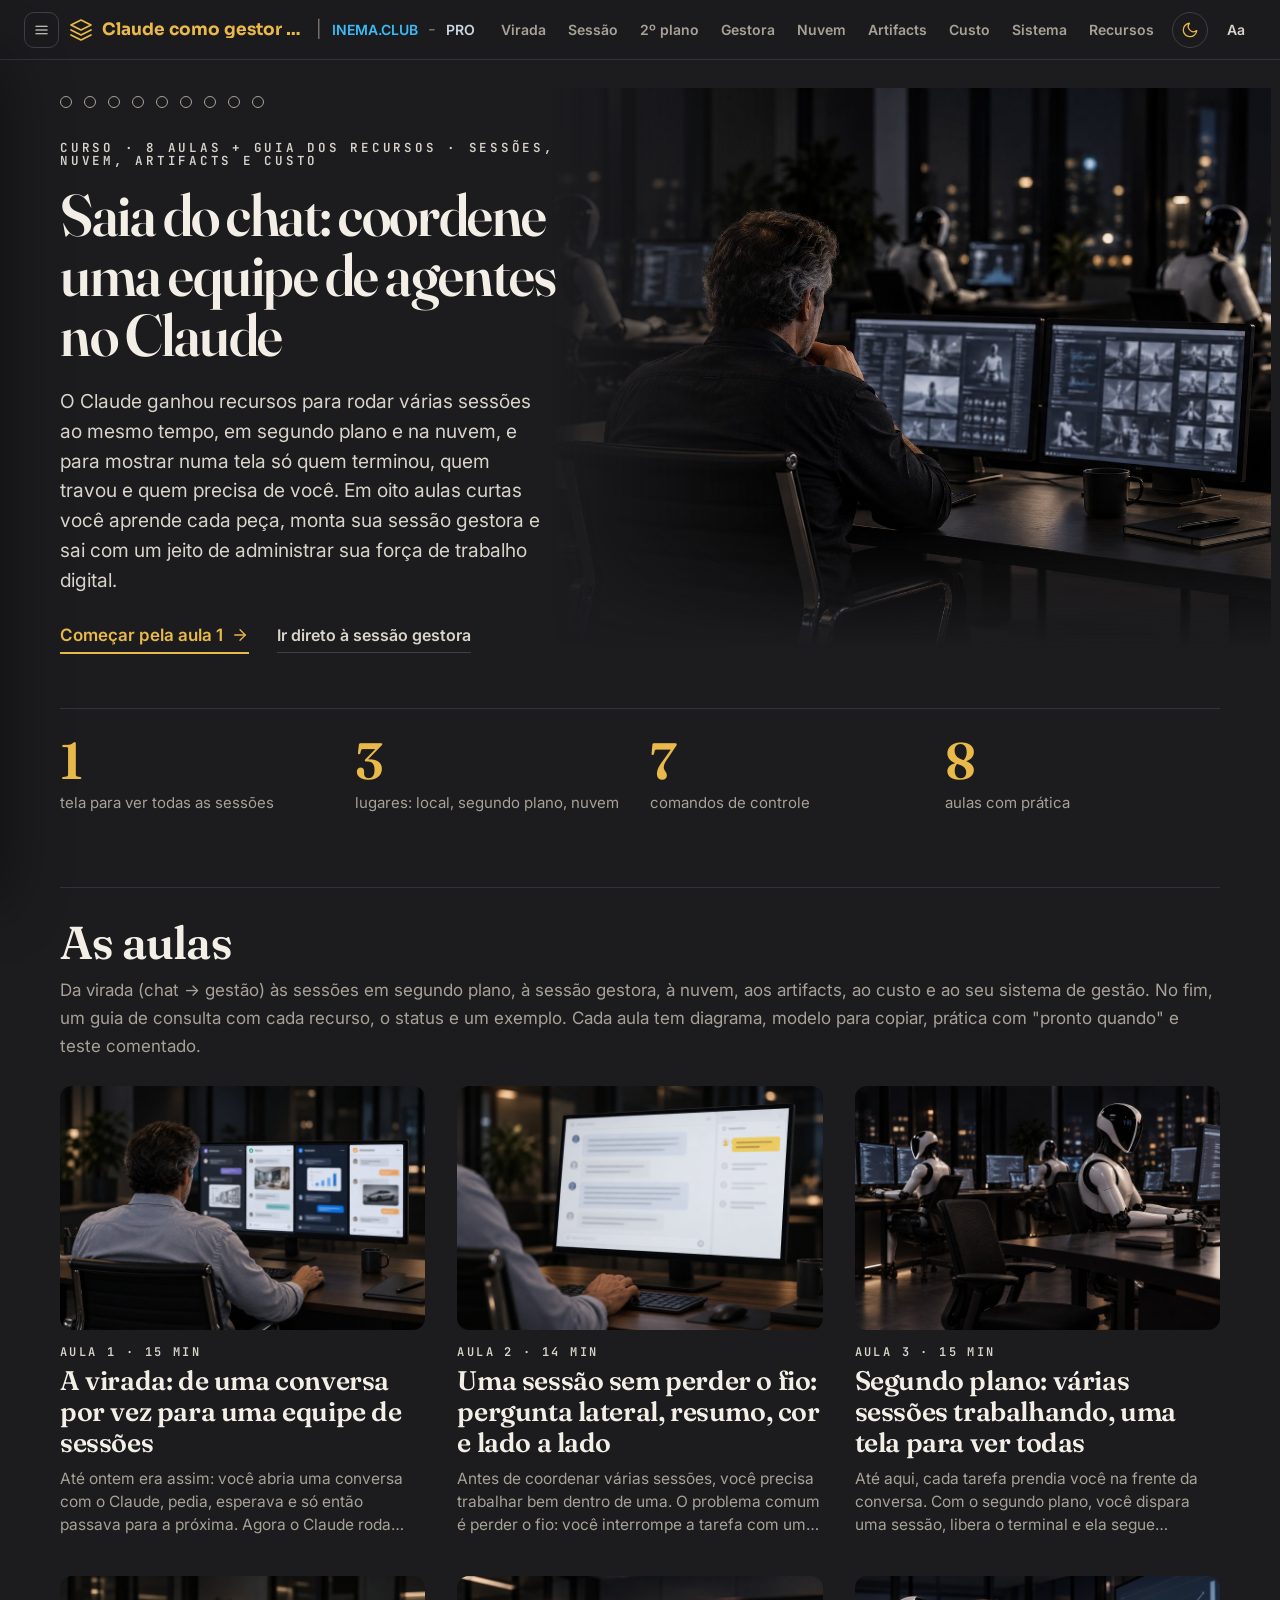
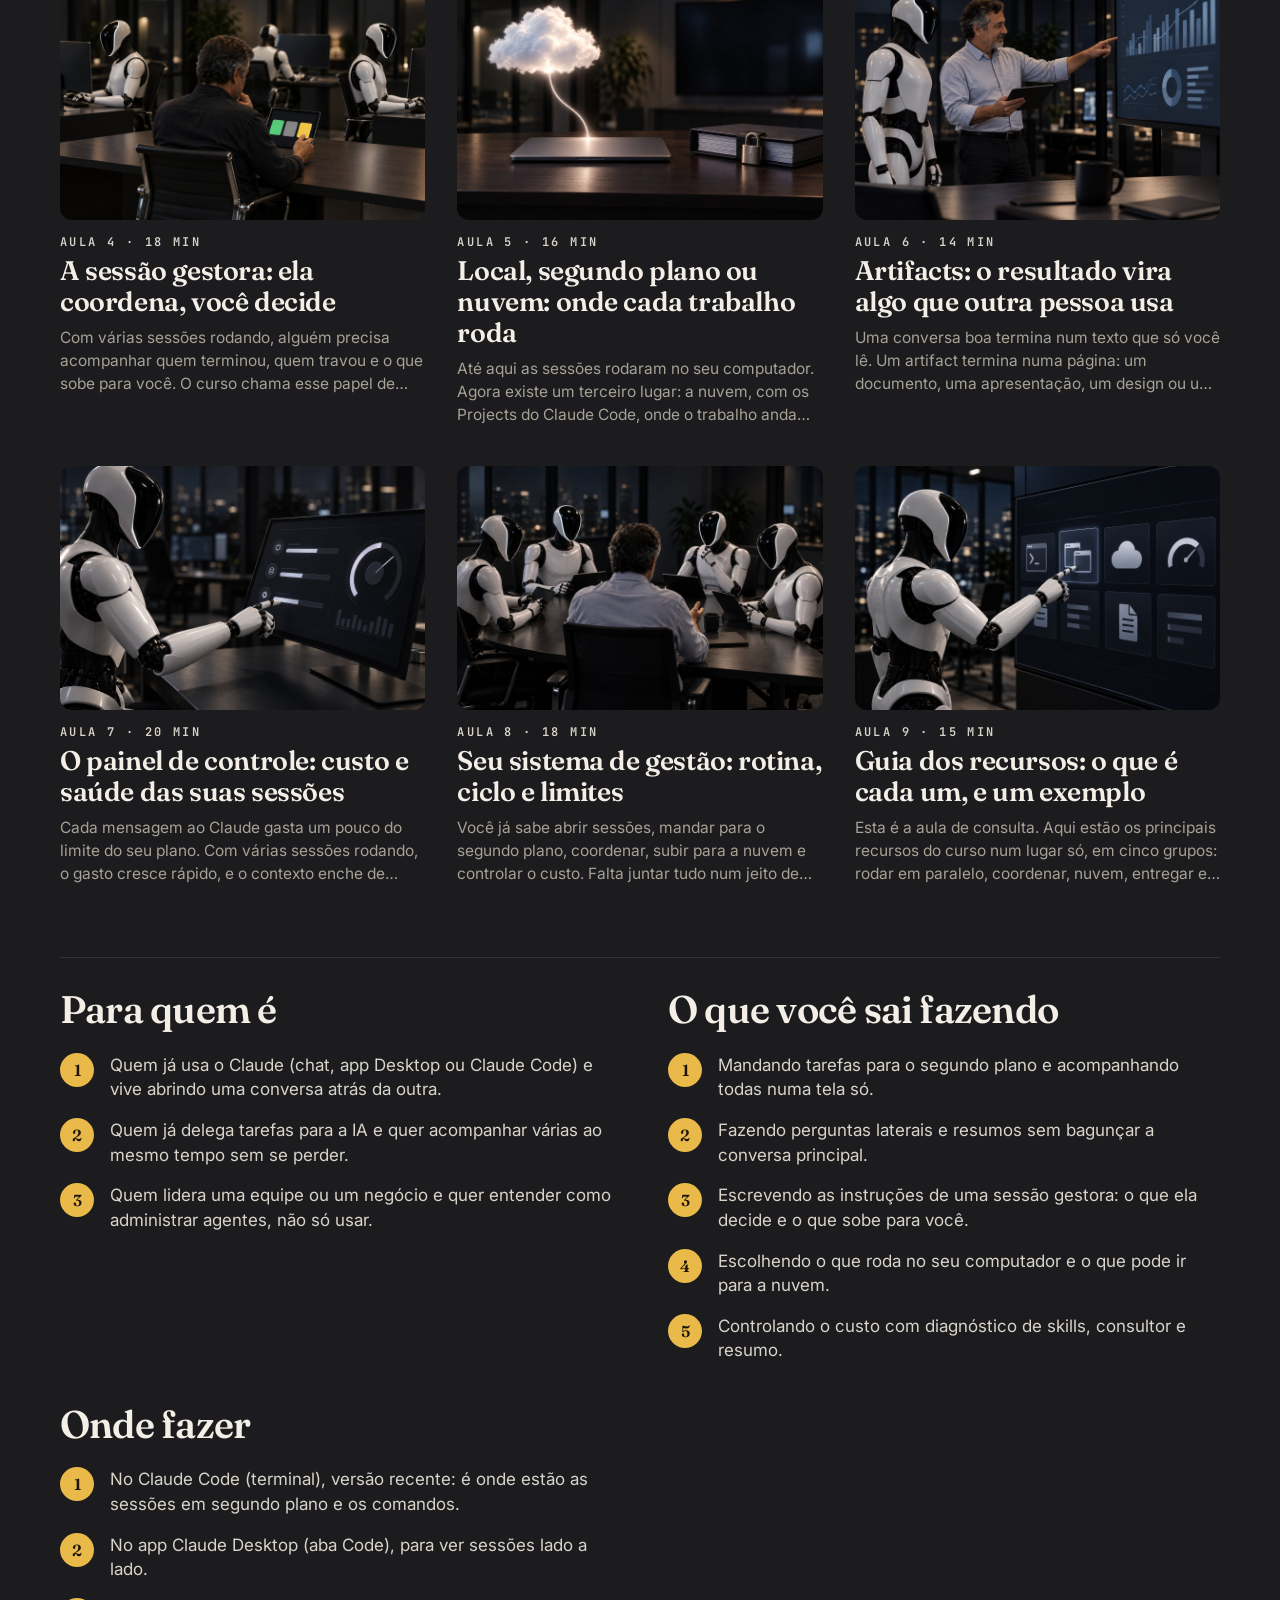
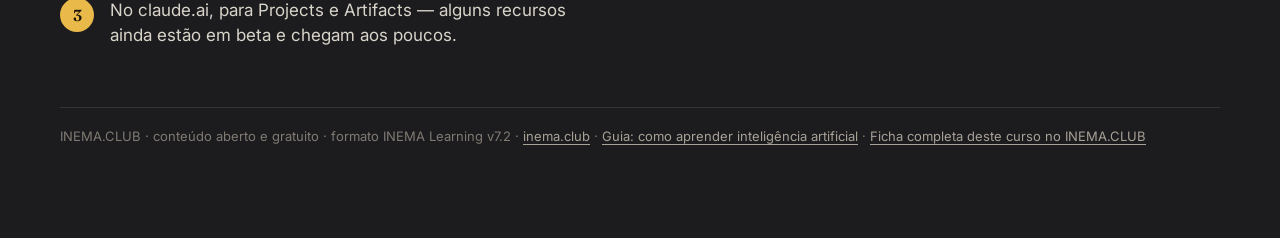
==== index.html @ a4d8792f "feat: arckhe-claude-gestor-de-agentes-v72 - Arckhé AI" ====
<!DOCTYPE html>
<html lang="pt-BR">
<head>
<meta charset="utf-8"/>
<meta name="viewport" content="width=device-width, initial-scale=1"/>
<title>Claude como gestor de agentes · INEMA</title>
<meta name="description" content="O Claude ganhou recursos para rodar várias sessões ao mesmo tempo, em segundo plano e na nuvem, e para mostrar numa tela só quem terminou, quem travou e quem precisa de você. Em oito aulas curtas você aprende cada peça, monta sua sessão gestora e sai com um jeito de administrar sua força de trabalho digital."/>
<meta property="og:title" content="Claude como gestor de agentes · INEMA"/>
<meta property="og:description" content="O Claude ganhou recursos para rodar várias sessões ao mesmo tempo, em segundo plano e na nuvem, e para mostrar numa tela só quem terminou, quem travou e quem precisa de você. Em oito aulas curtas você aprende cada peça, monta sua sessão gestora e sai com um jeito de administrar sua força de trabalho digital."/>
<meta property="og:image" content="https://inematds.github.io/claude-gestor-de-agentes-v72/assets/img/capa.jpg"/>
<meta name="theme-color" content="#0c0c10"/>
<link rel="icon" href="assets/img/favicon.svg" type="image/svg+xml"/>
<link rel="canonical" href="https://inematds.github.io/claude-gestor-de-agentes-v72/"/>
<link rel="preconnect" href="https://fonts.googleapis.com"/><link rel="preconnect" href="https://fonts.gstatic.com" crossorigin/>
<link href="https://fonts.googleapis.com/css2?family=Inter:wght@400;500;600;700&family=JetBrains+Mono:wght@400;600&family=Sora:wght@600;700;800&family=Fraunces:opsz,wght@9..144,500;9..144,600;9..144,700&display=swap" rel="stylesheet"/>
<link rel="stylesheet" href="assets/v71.css"/>
<link rel="stylesheet" href="assets/v72.css"/>
<meta name="generator" content="INEMA Learning 7.14.23"/>
<script>try{if(JSON.parse(localStorage.getItem("claude-gestor-de-agentes-v72:tema"))==="papel")document.documentElement.setAttribute("data-tema","papel")}catch(e){}</script>
</head><body class="inicio" data-curso="claude-gestor-de-agentes-v72" data-total="9" data-total-ex="28"><a class="skip" href="#conteudo">Pular para o conteúdo</a><header class="topo"><div class="esq"><button type="button" class="menu-btn" aria-expanded="false" aria-controls="lado"><svg class="ico" viewBox="0 0 24 24" aria-hidden="true"><line x1="3" y1="6" x2="21" y2="6"/><line x1="3" y1="12" x2="21" y2="12"/><line x1="3" y1="18" x2="21" y2="18"/></svg><span class="sr">Aulas</span></button><a class="marca" href="index.html"><svg class="ico" viewBox="0 0 24 24" aria-hidden="true"><polygon points="12 2 2 7 12 12 22 7 12 2"/><polyline points="2 17 12 22 22 17"/><polyline points="2 12 12 17 22 12"/></svg><span>Claude como gestor de agentes</span></a><span class="sep">|</span><a class="club" href="https://inema.club" target="_blank" rel="noopener">INEMA.CLUB</a><span class="tr">-</span><a class="pro" href="https://inema.pro" target="_blank" rel="noopener">PRO</a></div><nav class="dir" aria-label="Aulas"><a href="aulas/virada/index.html" class="tlink" title="A virada: de uma conversa por vez para uma equipe de sessões"><span class="curto">A1</span><span class="longo">Virada</span></a><a href="aulas/sessao/index.html" class="tlink" title="Uma sessão sem perder o fio: pergunta lateral, resumo, cor e lado a lado"><span class="curto">A2</span><span class="longo">Sessão</span></a><a href="aulas/segundo-plano/index.html" class="tlink" title="Segundo plano: várias sessões trabalhando, uma tela para ver todas"><span class="curto">A3</span><span class="longo">2º plano</span></a><a href="aulas/sessao-gestora/index.html" class="tlink" title="A sessão gestora: ela coordena, você decide"><span class="curto">A4</span><span class="longo">Gestora</span></a><a href="aulas/nuvem/index.html" class="tlink" title="Local, segundo plano ou nuvem: onde cada trabalho roda"><span class="curto">A5</span><span class="longo">Nuvem</span></a><a href="aulas/artifacts/index.html" class="tlink" title="Artifacts: o resultado vira algo que outra pessoa usa"><span class="curto">A6</span><span class="longo">Artifacts</span></a><a href="aulas/custo/index.html" class="tlink" title="O painel de controle: custo e saúde das suas sessões"><span class="curto">A7</span><span class="longo">Custo</span></a><a href="aulas/sistema/index.html" class="tlink" title="Seu sistema de gestão: rotina, ciclo e limites"><span class="curto">A8</span><span class="longo">Sistema</span></a><a href="aulas/recursos/index.html" class="tlink" title="Guia dos recursos: o que é cada um, e um exemplo"><span class="curto">A9</span><span class="longo">Recursos</span></a><button type="button" class="tema-btn" title="Trocar tema claro/escuro"><svg class="ico sol" viewBox="0 0 24 24" aria-hidden="true"><circle cx="12" cy="12" r="4"/><path d="M12 2v2M12 20v2M4.9 4.9l1.4 1.4M17.7 17.7l1.4 1.4M2 12h2M20 12h2M4.9 19.1l1.4-1.4M17.7 6.3l1.4-1.4"/></svg><svg class="ico lua" viewBox="0 0 24 24" aria-hidden="true"><path d="M21 12.8A9 9 0 1 1 11.2 3a7 7 0 0 0 9.8 9.8z"/></svg><span class="sr">Trocar tema claro/escuro</span></button><div class="aa"><button type="button" class="aa-btn" aria-expanded="false" aria-controls="aparencia" title="Aparência">Aa</button><div class="aa-pop" id="aparencia" hidden><p>Tema</p><div class="aa-seg"><button type="button" data-tema="escuro">Escuro</button><button type="button" data-tema="papel">Papel claro</button></div><p style="margin-top:12px">Tamanho do texto</p><div class="aa-seg"><button type="button" data-escala="0.9">A−</button><button type="button" data-escala="1">A</button><button type="button" data-escala="1.12">A+</button></div></div></div></nav></header><div class="casca"><aside class="lado" id="lado" aria-label="Aulas"><a class="voltar" href="https://inema.club/"><svg class="ico" viewBox="0 0 24 24" aria-hidden="true"><line x1="19" y1="12" x2="5" y2="12"/><polyline points="12 19 5 12 12 5"/></svg>INEMA.CLUB</a><p class="curso-nome">Claude como gestor de agentes</p><p class="curso-sub">De uma conversa a uma equipe de sessões</p><div class="ind"><span class="ind-rot">Estudo (aulas)</span><span class="prog-txt"><span data-pct>0</span>%</span></div><div class="prog" aria-hidden="true"><i></i></div><div class="ind"><span class="ind-rot">Prática declarada</span><span class="prog-txt"><span data-prat>0</span>/28</span></div><div class="prog pratica" aria-hidden="true"><i></i></div><p class="ind-nota">Prática = exercícios que você marcou como feitos. A comprovação vem na prova da certificação.</p><ol class="lista-aulas"><li><a href="aulas/virada/index.html" data-slug="virada" class=""><span class="st" aria-hidden="true"></span><span>1. Da conversa à gestão<small>15 min</small></span></a></li><li><a href="aulas/sessao/index.html" data-slug="sessao" class=""><span class="st" aria-hidden="true"></span><span>2. Uma sessão sem perder o fio<small>14 min</small></span></a></li><li><a href="aulas/segundo-plano/index.html" data-slug="segundo-plano" class=""><span class="st" aria-hidden="true"></span><span>3. Sessões em 2º plano<small>15 min</small></span></a></li><li><a href="aulas/sessao-gestora/index.html" data-slug="sessao-gestora" class=""><span class="st" aria-hidden="true"></span><span>4. Sessão gestora<small>18 min</small></span></a></li><li><a href="aulas/nuvem/index.html" data-slug="nuvem" class=""><span class="st" aria-hidden="true"></span><span>5. Onde cada trabalho roda<small>16 min</small></span></a></li><li><a href="aulas/artifacts/index.html" data-slug="artifacts" class=""><span class="st" aria-hidden="true"></span><span>6. Do resultado ao link<small>14 min</small></span></a></li><li><a href="aulas/custo/index.html" data-slug="custo" class=""><span class="st" aria-hidden="true"></span><span>7. Custo e saúde<small>20 min</small></span></a></li><li><a href="aulas/sistema/index.html" data-slug="sistema" class=""><span class="st" aria-hidden="true"></span><span>8. Seu sistema<small>18 min</small></span></a></li><li><a href="aulas/recursos/index.html" data-slug="recursos" class=""><span class="st" aria-hidden="true"></span><span>9. Guia dos recursos<small>15 min</small></span></a></li></ol><div class="estudo"><p class="es-tit">Seu estudo</p><details class="es-bloco" data-es="desempenho"><summary><svg class="ico" viewBox="0 0 24 24" aria-hidden="true"><line x1="18" y1="20" x2="18" y2="10"/><line x1="12" y1="20" x2="12" y2="4"/><line x1="6" y1="20" x2="6" y2="14"/></svg><span>Desempenho nos testes</span><span class="es-cont" data-es-cont="desempenho"></span></summary><div class="es-corpo" data-es-corpo="desempenho"></div></details><details class="es-bloco" data-es="notas"><summary><svg class="ico" viewBox="0 0 24 24" aria-hidden="true"><path d="M12 20h9"/><path d="M16.5 3.5a2.1 2.1 0 0 1 3 3L7 19l-4 1 1-4z"/></svg><span>Minhas anotações</span><span class="es-cont" data-es-cont="notas"></span></summary><div class="es-corpo" data-es-corpo="notas"></div></details><details class="es-bloco" data-es="dados"><summary><svg class="ico" viewBox="0 0 24 24" aria-hidden="true"><ellipse cx="12" cy="5" rx="8" ry="3"/><path d="M4 5v14c0 1.7 3.6 3 8 3s8-1.3 8-3V5"/><path d="M4 12c0 1.7 3.6 3 8 3s8-1.3 8-3"/></svg><span>Copiar meus dados</span><span class="es-cont" data-es-cont="dados"></span></summary><div class="es-corpo" data-es-corpo="dados"><p class="es-exp">Seu progresso, suas anotações e as notas dos testes ficam só neste navegador. Baixe uma cópia (.json) para guardar ou para continuar em outro computador ou navegador; lá, carregue a cópia. Carregar soma com o que já existe e não apaga nada.</p><div class="es-acoes"><button type="button" class="es-btn es-exportar"><svg class="ico" viewBox="0 0 24 24" aria-hidden="true"><path d="M21 15v4a2 2 0 0 1-2 2H5a2 2 0 0 1-2-2v-4"/><polyline points="7 10 12 15 17 10"/><line x1="12" y1="15" x2="12" y2="3"/></svg>Baixar cópia</button><label class="es-btn es-importar"><svg class="ico" viewBox="0 0 24 24" aria-hidden="true"><path d="M21 15v4a2 2 0 0 1-2 2H5a2 2 0 0 1-2-2v-4"/><polyline points="17 8 12 3 7 8"/><line x1="12" y1="3" x2="12" y2="15"/></svg>Carregar cópia<input type="file" class="sr" accept=".json,application/json"/></label></div><p class="es-msg" aria-live="polite"></p></div></details></div><script type="application/json" id="estudo-dados">{"txt": {"titulo": "Seu estudo", "continuar": "Continuar de onde parei", "comecar": "Começar pela aula 1", "cta_continuar": "Continuar a aula {n}", "hoje": "hoje", "ontem": "ontem", "ha_dias": "há {n} dias", "desempenho": "Desempenho nos testes", "notas": "Minhas anotações", "dados": "Copiar meus dados", "sem_testes": "Nenhum teste feito ainda. O teste fica no fim de cada aula.", "nao_fez": "teste ainda não feito", "ultimo": "Último", "melhor": "Melhor", "tentativas": "tentativas", "tentativa": "tentativa", "tudo_certo": "Acertou tudo no último teste.", "rever": "Para rever", "resposta": "Resposta certa:", "ir_teste": "Refazer o teste", "sem_notas": "Nenhuma anotação ainda. Na aula, selecione um trecho do texto e toque em Marcar ou Anotar.", "so_marcado": "(só marcado)", "marcar": "Marcar", "anotar": "Anotar", "salvar": "Salvar", "apagar": "Apagar marca", "fechar": "Fechar", "nota_ph": "Escreva sua anotação sobre este trecho…", "um_bloco": "Marque dentro de um parágrafo só.", "nao_marca": "Este trecho não pode ser marcado.", "dados_exp": "Seu progresso, suas anotações e as notas dos testes ficam só neste navegador. Baixe uma cópia (.json) para guardar ou para continuar em outro computador ou navegador; lá, carregue a cópia. Carregar soma com o que já existe e não apaga nada.", "exportar": "Baixar cópia", "importar": "Carregar cópia", "import_ok": "Cópia carregada ({n} itens). Atualizando a página…", "import_erro": "Arquivo não reconhecido. Nada foi alterado.", "import_outro": "Esta cópia é de outro curso. Nada foi alterado.", "export_ok": "Cópia baixada."}, "aulas": [{"slug": "virada", "num": 1, "t": "Da conversa à gestão", "quiz": {"sec": "s9", "perguntas": [{"p": "O que muda no seu papel quando você passa do agente para a gestão de agentes?", "certa": "Você coordena várias sessões e entra só nas decisões."}, {"p": "O que é uma sessão, no sentido deste curso?", "certa": "Uma conversa do Claude com o seu próprio histórico, independente das outras."}, {"p": "A Ana quer ver numa tela só quais sessões terminaram e qual está esperando por ela. Em que grupo isso está?", "certa": "Ver, com a agent view."}, {"p": "Qual destes recursos está marcado como experimental e vem desligado por padrão?", "certa": "Agent teams."}, {"p": "Rodar várias sessões ao mesmo tempo já é uma plataforma completa de gestão de agentes?", "certa": "Não: permissões, custo, filas, métricas e recuperação de falhas ainda são montados por você."}]}}, {"slug": "sessao", "num": 2, "t": "Uma sessão sem perder o fio", "quiz": {"sec": "s6", "perguntas": [{"p": "No meio de uma tarefa, você quer tirar uma dúvida rápida sem desviar a conversa. O que usar?", "certa": "/btw seguido da pergunta."}, {"p": "Você pergunta com /btw: \"pesquise na internet o preço do concorrente\". O que acontece?", "certa": "Ele não pesquisa: o /btw responde só com o que a sessão já tem, sem ferramentas."}, {"p": "Para que serve o /recap?", "certa": "Dar um resumo de uma linha do que a sessão fez, na hora."}, {"p": "No app Desktop, como abrir uma segunda sessão lado a lado com a atual?", "certa": "Alt+clique (Option no Mac) na sessão da barra lateral."}, {"p": "Por que dar uma cor a cada sessão com /color?", "certa": "Para reconhecer a sessão de relance, inclusive na agent view."}]}}, {"slug": "segundo-plano", "num": 3, "t": "Sessões em 2º plano", "quiz": {"sec": "s7", "perguntas": [{"p": "Você quer que o Claude resuma um relatório enquanto você faz outra coisa. Qual comando?", "certa": "claude --bg \"Resuma o relatório\""}, {"p": "Na agent view, em que grupo aparece a sessão que está esperando você responder?", "certa": "Needs input"}, {"p": "Você fechou o terminal com duas sessões em segundo plano. O que acontece?", "certa": "Continuam rodando, com o computador ligado."}, {"p": "Como ver só as sessões que estão esperando por você?", "certa": "Digitar s:blocked na caixa da agent view."}, {"p": "Uma sessão em segundo plano criou três subagentes por dentro. Quantas linhas novas aparecem na agent view?", "certa": "Nenhuma além da própria sessão."}]}}, {"slug": "sessao-gestora", "num": 4, "t": "Sessão gestora", "quiz": {"sec": "s8", "perguntas": [{"p": "O que é a sessão gestora neste curso?", "certa": "Um papel: acompanhar as sessões, resolver o pequeno e subir o grande."}, {"p": "Qual caminho roda as tarefas sem o seu computador ligado?", "certa": "Projects, com threads na nuvem."}, {"p": "Você usa só o app Desktop, sem terminal. Como saber qual sessão está esperando por você?", "certa": "Perguntar numa sessão da aba Code, em linguagem simples."}, {"p": "A gestora da Ana pergunta se pode mandar o relatório pronto direto para a padaria. Pelas instruções da Ana, o que acontece?", "certa": "Espera o OK da Ana."}, {"p": "Por que o status vem em três estados (concluído, bloqueado, precisa de você)?", "certa": "Para você bater o olho e agir só no que precisa de você."}]}}, {"slug": "nuvem", "num": 5, "t": "Onde cada trabalho roda", "quiz": {"sec": "s7", "perguntas": [{"p": "Você desliga o notebook e vai embora. Qual trabalho continua andando?", "certa": "A thread de um projeto rodando na nuvem."}, {"p": "A Ana vai fazer o relatório semanal da padaria com as vendas da semana. Pela regra do curso, onde isso roda?", "certa": "No computador dela: local ou em segundo plano."}, {"p": "O que você escreve nas instruções do projeto?", "certa": "Para que serve, onde trabalhar, como conferir, o que fazer se faltar algo e o que precisa do seu OK."}, {"p": "Você abre a barra lateral e não encontra os Projects. O que isso quer dizer?", "certa": "A beta libera aos poucos: entre na lista de espera."}, {"p": "Uma thread do projeto precisa de um arquivo que você não quer guardar na nuvem. O que fazer?", "certa": "Pedir que ela rode no seu computador (Work locally), ligado e acordado."}]}}, {"slug": "artifacts", "num": 6, "t": "Do resultado ao link", "quiz": {"sec": "s7", "perguntas": [{"p": "Você terminou o painel e quer que a equipe veja. Qual é o caminho?", "certa": "Botão Share e escolher o acesso; depois copiar o link."}, {"p": "A Ana compartilhou um painel novo pelo botão Share com a dona da padaria. O que a dona precisa para abrir?", "certa": "Entrar com uma conta Claude."}, {"p": "Quais tipos de artifact ainda estão em beta?", "certa": "Painéis e Motion."}, {"p": "A Ana vai mostrar à dona da padaria, numa reunião, o resultado do mês em 6 telas. Qual tipo serve melhor?", "certa": "Apresentação (Slides)."}, {"p": "O que é a IA embutida num artifact?", "certa": "Perguntas em linguagem natural feitas dentro da própria página."}]}}, {"slug": "custo", "num": 7, "t": "Custo e saúde", "quiz": {"sec": "s10", "perguntas": [{"p": "Por que três sessões abertas ao mesmo tempo gastam mais do que uma?", "certa": "Porque cada sessão tem o próprio contexto, lido a cada mensagem."}, {"p": "Qual comando mostra quanto do limite do plano você já usou?", "certa": "/usage, com o custo da sessão e o uso do plano."}, {"p": "Ana tem uma sessão que só gera legendas de foto. O que fazer com o /advisor nela?", "certa": "Deixar desligado: modelo forte é para decisões grandes."}, {"p": "Antes de instalar um mod, o que fazer?", "certa": "Rodar claude plugin validate e ler os eventos e o que ele pede."}, {"p": "Você rodou /skill-doctor e o relatório veio vazio. O que isso quer dizer?", "certa": "Que você não tem skill instalada, e está tudo bem."}]}}, {"slug": "sistema", "num": 8, "t": "Seu sistema", "quiz": {"sec": "s8", "perguntas": [{"p": "Qual a ordem do ciclo antes de dar uma entrega como pronta?", "certa": "Observar, criticar, otimizar e validar, nessa ordem."}, {"p": "De manhã, como Ana vê só as sessões que esperam por ela?", "certa": "Na agent view, digita s:blocked na caixa de filtro."}, {"p": "Qual destas é uma regra de pronto que dá para conferir?", "certa": "Cada post cita o horário, e a clínica aprova."}, {"p": "Gerenciar várias sessões é o mesmo que ter uma plataforma completa de gestão de agentes?", "certa": "Não: faltam peças como permissões, filas e auditoria."}, {"p": "Por que registrar uma linha por entrega?", "certa": "Para saber, depois, quem fez o quê e o que você mudou."}]}}, {"slug": "recursos", "num": 9, "t": "Guia dos recursos", "quiz": {"sec": "s9", "perguntas": [{"p": "Ana quer ver, numa tela só, qual das três sessões em segundo plano está esperando por ela. O que ela usa?", "certa": "claude agents, que mostra todas as sessões e quem está em Needs input."}, {"p": "Ana vai viajar e quer que os posts da clínica continuem sendo feitos com o computador dela desligado. Qual recurso serve?", "certa": "Uma thread de um projeto no Projects, rodando na nuvem."}, {"p": "Qual destes recursos é experimental e vem desligado?", "certa": "Agent teams."}, {"p": "Ana baixou um mod e quer saber o que ele faz sozinho antes de instalar. Qual comando ela roda?", "certa": "claude plugin validate ./pasta-do-mod"}]}}]}</script><div class="lado-card">Ideia central<b>Você deixa de conversar e passa a coordenar</b>Várias sessões trabalhando, uma visão que mostra quem precisa de você, e as suas decisões no centro.<br/><a href="https://inematds.github.io/claude-gestor-de-agentes-v72/aulas/sessao-gestora/" target="_blank" rel="noopener">Ir para a sessão gestora →</a></div></aside><main class="principal" id="conteudo"><div class="miolo"><div class="aula-hero com-img ini-hero"><div class="ah-txt"><nav class="pontos" aria-label="Aulas"><a href="aulas/virada/index.html" class="pt" data-slug="virada" title="A virada: de uma conversa por vez para uma equipe de sessões"><span class="sr">A virada: de uma conversa por vez para uma equipe de sessões</span></a><a href="aulas/sessao/index.html" class="pt" data-slug="sessao" title="Uma sessão sem perder o fio: pergunta lateral, resumo, cor e lado a lado"><span class="sr">Uma sessão sem perder o fio: pergunta lateral, resumo, cor e lado a lado</span></a><a href="aulas/segundo-plano/index.html" class="pt" data-slug="segundo-plano" title="Segundo plano: várias sessões trabalhando, uma tela para ver todas"><span class="sr">Segundo plano: várias sessões trabalhando, uma tela para ver todas</span></a><a href="aulas/sessao-gestora/index.html" class="pt" data-slug="sessao-gestora" title="A sessão gestora: ela coordena, você decide"><span class="sr">A sessão gestora: ela coordena, você decide</span></a><a href="aulas/nuvem/index.html" class="pt" data-slug="nuvem" title="Local, segundo plano ou nuvem: onde cada trabalho roda"><span class="sr">Local, segundo plano ou nuvem: onde cada trabalho roda</span></a><a href="aulas/artifacts/index.html" class="pt" data-slug="artifacts" title="Artifacts: o resultado vira algo que outra pessoa usa"><span class="sr">Artifacts: o resultado vira algo que outra pessoa usa</span></a><a href="aulas/custo/index.html" class="pt" data-slug="custo" title="O painel de controle: custo e saúde das suas sessões"><span class="sr">O painel de controle: custo e saúde das suas sessões</span></a><a href="aulas/sistema/index.html" class="pt" data-slug="sistema" title="Seu sistema de gestão: rotina, ciclo e limites"><span class="sr">Seu sistema de gestão: rotina, ciclo e limites</span></a><a href="aulas/recursos/index.html" class="pt" data-slug="recursos" title="Guia dos recursos: o que é cada um, e um exemplo"><span class="sr">Guia dos recursos: o que é cada um, e um exemplo</span></a></nav><p class="kicker">Curso · 8 aulas + guia dos recursos · sessões, nuvem, artifacts e custo</p><h1>Saia do chat: coordene uma equipe de agentes no Claude</h1><p class="lead">O Claude ganhou recursos para rodar várias sessões ao mesmo tempo, em segundo plano e na nuvem, e para mostrar numa tela só quem terminou, quem travou e quem precisa de você. Em oito aulas curtas você aprende cada peça, monta sua sessão gestora e sai com um jeito de administrar sua força de trabalho digital.</p><div class="ini-acoes"><a class="comecar" href="aulas/virada/index.html">Começar pela aula 1 <svg class="ico" viewBox="0 0 24 24" aria-hidden="true"><line x1="5" y1="12" x2="19" y2="12"/><polyline points="12 5 19 12 12 19"/></svg></a><a class="ini-link" href="aulas/sessao-gestora/">Ir direto à sessão gestora</a></div></div><figure class="ah-img"><img src="assets/img/hero/inicio.jpg" alt="Escritório escuro à noite: um notebook com várias janelas lado a lado e, ao fundo, robôs humanoides trabalhando em mesas separadas." width="1536" height="1024"/></figure></div><ul class="ini-num"><li><b>1</b><span>tela para ver todas as sessões</span></li><li><b>3</b><span>lugares: local, segundo plano, nuvem</span></li><li><b>7</b><span>comandos de controle</span></li><li><b>8</b><span>aulas com prática</span></li></ul><section class="secao" id="aulas"><div class="sec-cab"><div><h2>As aulas</h2><p>Da virada (chat → gestão) às sessões em segundo plano, à sessão gestora, à nuvem, aos artifacts, ao custo e ao seu sistema de gestão. No fim, um guia de consulta com cada recurso, o status e um exemplo. Cada aula tem diagrama, modelo para copiar, prática com "pronto quando" e teste comentado.</p></div></div><ol class="ini-aulas"><li><a class="ini-aula" data-slug="virada" href="aulas/virada/index.html"><span class="ia-img"><img src="assets/img/hero/virada.jpg" alt="" loading="lazy" width="1536" height="1024"/></span><span class="ia-txt"><span class="kicker">Aula 1 · 15 min<span class="ia-ok" aria-hidden="true"><svg class="ico" viewBox="0 0 24 24" aria-hidden="true"><path d="M22 11.1V12a10 10 0 1 1-5.9-9.1"/><polyline points="22 4 12 14 9 11"/></svg></span></span><span class="ia-t">A virada: de uma conversa por vez para uma equipe de sessões</span><span class="ia-l">Até ontem era assim: você abria uma conversa com o Claude, pedia, esperava e só então passava para a próxima. Agora o Claude roda várias sessões ao mesmo tempo, em segundo plano e na nuvem, e mostra numa tela só quem terminou e quem precisa de você. O seu papel muda: de quem pede para quem coordena. Esta aula mostra essa virada e onde entra cada recurso novo.</span></span></a></li><li><a class="ini-aula" data-slug="sessao" href="aulas/sessao/index.html"><span class="ia-img"><img src="assets/img/hero/sessao.jpg" alt="" loading="lazy" width="1536" height="1024"/></span><span class="ia-txt"><span class="kicker">Aula 2 · 14 min<span class="ia-ok" aria-hidden="true"><svg class="ico" viewBox="0 0 24 24" aria-hidden="true"><path d="M22 11.1V12a10 10 0 1 1-5.9-9.1"/><polyline points="22 4 12 14 9 11"/></svg></span></span><span class="ia-t">Uma sessão sem perder o fio: pergunta lateral, resumo, cor e lado a lado</span><span class="ia-l">Antes de coordenar várias sessões, você precisa trabalhar bem dentro de uma. O problema comum é perder o fio: você interrompe a tarefa com uma dúvida, a conversa desvia e, uma hora depois, ninguém lembra onde parou. Quatro recursos pequenos resolvem isso: uma pergunta de lado, um resumo de uma linha, uma cor para reconhecer a sessão e duas sessões lado a lado.</span></span></a></li><li><a class="ini-aula" data-slug="segundo-plano" href="aulas/segundo-plano/index.html"><span class="ia-img"><img src="assets/img/hero/segundo-plano.jpg" alt="" loading="lazy" width="1536" height="1024"/></span><span class="ia-txt"><span class="kicker">Aula 3 · 15 min<span class="ia-ok" aria-hidden="true"><svg class="ico" viewBox="0 0 24 24" aria-hidden="true"><path d="M22 11.1V12a10 10 0 1 1-5.9-9.1"/><polyline points="22 4 12 14 9 11"/></svg></span></span><span class="ia-t">Segundo plano: várias sessões trabalhando, uma tela para ver todas</span><span class="ia-l">Até aqui, cada tarefa prendia você na frente da conversa. Com o segundo plano, você dispara uma sessão, libera o terminal e ela segue trabalhando. A agent view junta todas numa tela só e põe no topo as que precisam de você. Nesta aula você manda duas tarefas leves para o segundo plano e aprende a entrar, espiar e parar cada uma.</span></span></a></li><li><a class="ini-aula" data-slug="sessao-gestora" href="aulas/sessao-gestora/index.html"><span class="ia-img"><img src="assets/img/hero/sessao-gestora.jpg" alt="" loading="lazy" width="1536" height="1024"/></span><span class="ia-txt"><span class="kicker">Aula 4 · 18 min<span class="ia-ok" aria-hidden="true"><svg class="ico" viewBox="0 0 24 24" aria-hidden="true"><path d="M22 11.1V12a10 10 0 1 1-5.9-9.1"/><polyline points="22 4 12 14 9 11"/></svg></span></span><span class="ia-t">A sessão gestora: ela coordena, você decide</span><span class="ia-l">Com várias sessões rodando, alguém precisa acompanhar quem terminou, quem travou e o que sobe para você. O curso chama esse papel de sessão gestora. Não é um botão do Claude: é um jeito de trabalhar, montado com recursos oficiais. Nesta aula você escreve as instruções da sua gestora e treina o que ela resolve sozinha e o que traz para você.</span></span></a></li><li><a class="ini-aula" data-slug="nuvem" href="aulas/nuvem/index.html"><span class="ia-img"><img src="assets/img/hero/nuvem.jpg" alt="" loading="lazy" width="1536" height="1024"/></span><span class="ia-txt"><span class="kicker">Aula 5 · 16 min<span class="ia-ok" aria-hidden="true"><svg class="ico" viewBox="0 0 24 24" aria-hidden="true"><path d="M22 11.1V12a10 10 0 1 1-5.9-9.1"/><polyline points="22 4 12 14 9 11"/></svg></span></span><span class="ia-t">Local, segundo plano ou nuvem: onde cada trabalho roda</span><span class="ia-l">Até aqui as sessões rodaram no seu computador. Agora existe um terceiro lugar: a nuvem, com os Projects do Claude Code, onde o trabalho anda mesmo com o notebook desligado. Cada lugar cobra um preço: máquina ligada de um lado, arquivos da empresa guardados fora de casa do outro. Nesta aula você decide onde cada trabalho roda e o que nunca entra numa sessão sem você decidir.</span></span></a></li><li><a class="ini-aula" data-slug="artifacts" href="aulas/artifacts/index.html"><span class="ia-img"><img src="assets/img/hero/artifacts.jpg" alt="" loading="lazy" width="1536" height="1024"/></span><span class="ia-txt"><span class="kicker">Aula 6 · 14 min<span class="ia-ok" aria-hidden="true"><svg class="ico" viewBox="0 0 24 24" aria-hidden="true"><path d="M22 11.1V12a10 10 0 1 1-5.9-9.1"/><polyline points="22 4 12 14 9 11"/></svg></span></span><span class="ia-t">Artifacts: o resultado vira algo que outra pessoa usa</span><span class="ia-l">Uma conversa boa termina num texto que só você lê. Um artifact termina numa página: um documento, uma apresentação, um design ou um painel que abre num link. No claude.ai, ele nasce privado, você decide com quem compartilhar, e ele pode até responder perguntas de quem abre. É assim que o trabalho das suas sessões chega ao cliente e à equipe.</span></span></a></li><li><a class="ini-aula" data-slug="custo" href="aulas/custo/index.html"><span class="ia-img"><img src="assets/img/hero/custo.jpg" alt="" loading="lazy" width="1536" height="1024"/></span><span class="ia-txt"><span class="kicker">Aula 7 · 20 min<span class="ia-ok" aria-hidden="true"><svg class="ico" viewBox="0 0 24 24" aria-hidden="true"><path d="M22 11.1V12a10 10 0 1 1-5.9-9.1"/><polyline points="22 4 12 14 9 11"/></svg></span></span><span class="ia-t">O painel de controle: custo e saúde das suas sessões</span><span class="ia-l">Cada mensagem ao Claude gasta um pouco do limite do seu plano. Com várias sessões rodando, o gasto cresce rápido, e o contexto enche de coisa que nem é usada. Nesta aula você entende o que é custo aqui, aprende a medir com /usage e /context e monta um painel de controle simples para manter tudo leve e à vista.</span></span></a></li><li><a class="ini-aula" data-slug="sistema" href="aulas/sistema/index.html"><span class="ia-img"><img src="assets/img/hero/sistema.jpg" alt="" loading="lazy" width="1536" height="1024"/></span><span class="ia-txt"><span class="kicker">Aula 8 · 18 min<span class="ia-ok" aria-hidden="true"><svg class="ico" viewBox="0 0 24 24" aria-hidden="true"><path d="M22 11.1V12a10 10 0 1 1-5.9-9.1"/><polyline points="22 4 12 14 9 11"/></svg></span></span><span class="ia-t">Seu sistema de gestão: rotina, ciclo e limites</span><span class="ia-l">Você já sabe abrir sessões, mandar para o segundo plano, coordenar, subir para a nuvem e controlar o custo. Falta juntar tudo num jeito de trabalhar que se repete todo dia. Nesta aula você monta o seu manual de gestão em uma página e vê, com honestidade, o que ainda falta para isso virar uma plataforma completa.</span></span></a></li><li><a class="ini-aula" data-slug="recursos" href="aulas/recursos/index.html"><span class="ia-img"><img src="assets/img/hero/recursos.jpg" alt="" loading="lazy" width="1536" height="1024"/></span><span class="ia-txt"><span class="kicker">Aula 9 · 15 min<span class="ia-ok" aria-hidden="true"><svg class="ico" viewBox="0 0 24 24" aria-hidden="true"><path d="M22 11.1V12a10 10 0 1 1-5.9-9.1"/><polyline points="22 4 12 14 9 11"/></svg></span></span><span class="ia-t">Guia dos recursos: o que é cada um, e um exemplo</span><span class="ia-l">Esta é a aula de consulta. Aqui estão os principais recursos do curso num lugar só, em cinco grupos: rodar em paralelo, coordenar, nuvem, entregar e controlar. Cada um tem o que é em uma frase, o status (oficial, prévia, beta ou experimental), quando usar e um exemplo na agência da Ana. Volte aqui sempre que esquecer um comando.</span></span></a></li></ol></section><section class="secao"><div class="ini-duas"><div><h2>Para quem é</h2><ol><li><span class=dn>1</span><span>Quem já usa o Claude (chat, app Desktop ou Claude Code) e vive abrindo uma conversa atrás da outra.</span></li><li><span class=dn>2</span><span>Quem já delega tarefas para a IA e quer acompanhar várias ao mesmo tempo sem se perder.</span></li><li><span class=dn>3</span><span>Quem lidera uma equipe ou um negócio e quer entender como administrar agentes, não só usar.</span></li></ol></div><div><h2>O que você sai fazendo</h2><ol><li><span class=dn>1</span><span>Mandando tarefas para o segundo plano e acompanhando todas numa tela só.</span></li><li><span class=dn>2</span><span>Fazendo perguntas laterais e resumos sem bagunçar a conversa principal.</span></li><li><span class=dn>3</span><span>Escrevendo as instruções de uma sessão gestora: o que ela decide e o que sobe para você.</span></li><li><span class=dn>4</span><span>Escolhendo o que roda no seu computador e o que pode ir para a nuvem.</span></li><li><span class=dn>5</span><span>Controlando o custo com diagnóstico de skills, consultor e resumo.</span></li></ol></div><div><h2>Onde fazer</h2><ol><li><span class=dn>1</span><span>No Claude Code (terminal), versão recente: é onde estão as sessões em segundo plano e os comandos.</span></li><li><span class=dn>2</span><span>No app Claude Desktop (aba Code), para ver sessões lado a lado.</span></li><li><span class=dn>3</span><span>No claude.ai, para Projects e Artifacts — alguns recursos ainda estão em beta e chegam aos poucos.</span></li></ol></div></div></section><footer class="rodape">INEMA.CLUB · conteúdo aberto e gratuito · formato INEMA Learning v7.2 · <a href="https://inema.club/">inema.club</a> · <a href="https://www.inema.club/aprender-inteligencia-artificial/">Guia: como aprender inteligência artificial</a> · <a href="https://www.inema.club/cursos/388-claude-como-gestor-de-agentes-saia-do-chat-e-coordene-uma-equipe-de-agentes/">Ficha completa deste curso no INEMA.CLUB</a></footer></div></main></div><script src="assets/v71.js"></script><script src="assets/v72.js"></script></body></html>
---- assets/v71.css ----
/* INEMA Learning v7.1 — layout do mock "Agentes de IA na Prática" + didática v7 */
:root{
  --bg:#0c0c10;--bg2:#101016;--card:#16161e;--card2:#1b1b24;--line:#272730;--line2:#34343f;
  --txt:#e9e9ee;--mut:#9a9aa6;--mut2:#71717c;
  --amb:#FACC15;--amb2:#fde68a;--amb-ink:#1a1206;--amb-a:rgba(250,204,21,.10);--amb-b:rgba(250,204,21,.32);
  --ok:#4ade80;--ok-a:rgba(74,222,128,.10);--bad:#f87171;--bad-a:rgba(248,113,113,.10);--sky:#38bdf8;--sky-h:#7dd3fc;--pro:#cbd5e1;--pro-h:#f1f5f9;
  --txt2:#d4d4db;--line3:#4a4a56;--sf1:#121219;--sf2:#20202a;--pn1:#14141c;--pn2:#111117;--topo-bg:rgba(12,12,16,.94);--amb-t:#FACC15;--amb-t-h:#fde047;--sombra:#000;
  --side:288px;--top:60px;--max:1180px;--r:14px;
  --sora:"Sora",ui-sans-serif,system-ui,sans-serif;--inter:"Inter",ui-sans-serif,system-ui,sans-serif;--mono:"JetBrains Mono",ui-monospace,SFMono-Regular,Menlo,monospace;
}
*{box-sizing:border-box}
[hidden]{display:none!important}
html{background:var(--bg);scroll-behavior:smooth;scroll-padding-top:calc(var(--top) + 16px)}
body{margin:0;background:var(--bg);color:var(--txt);font:16px/1.65 var(--inter);-webkit-font-smoothing:antialiased}
a{color:var(--amb2);text-underline-offset:3px}
img,video,svg{max-width:100%}
code{font-family:var(--mono);font-size:.88em;background:var(--sf2);border:1px solid var(--line);border-radius:6px;padding:.08em .38em;color:var(--txt);overflow-wrap:anywhere}
:focus-visible{outline:2px solid var(--amb);outline-offset:3px;border-radius:8px}
.skip{position:fixed;left:16px;top:-60px;z-index:99;background:var(--amb);color:var(--amb-ink);padding:8px 14px;border-radius:10px;font-weight:700}
.skip:focus{top:10px}
.ico{width:20px;height:20px;flex:none;stroke:currentColor;fill:none;stroke-width:1.7;stroke-linecap:round;stroke-linejoin:round}

/* barra do topo — padrão dos cursos INEMA (v2): curso | INEMA.CLUB - PRO · aulas · Aa */
.topo{position:sticky;top:0;z-index:60;height:var(--top);display:flex;align-items:center;justify-content:space-between;gap:16px;padding:0 24px;background:var(--topo-bg);backdrop-filter:blur(12px);border-bottom:1px solid var(--line)}
.topo .esq{display:flex;align-items:center;gap:10px;min-width:0}
.marca{display:inline-flex;align-items:center;gap:9px;color:var(--amb-t);text-decoration:none;font:700 17px/1 var(--sora);white-space:nowrap}
.marca .ico{width:24px;height:24px}
.marca:hover{color:var(--amb-t-h)}
.topo .sep{color:var(--mut2)}.topo .tr{color:var(--mut2)}
.topo .club{color:var(--sky);font-size:14px;font-weight:600;text-decoration:none}.topo .club:hover{color:var(--sky-h)}
.topo .pro{color:var(--pro);font-size:14px;font-weight:600;text-decoration:none}.topo .pro:hover{color:var(--pro-h)}
.topo .dir{display:flex;align-items:center;gap:2px}
.tlink{padding:7px 10px;border-radius:9px;color:var(--mut);font-size:14px;font-weight:600;text-decoration:none;white-space:nowrap;transition:color .15s,background .15s}
.tlink:hover{color:var(--amb-t);background:var(--amb-a)}
.tlink.on{color:var(--amb-t);background:var(--amb-a)}
.tlink .longo{display:none}
@media (min-width:1280px){.tlink .longo{display:inline}.tlink .curto{display:none}}
.aa{position:relative;margin-left:6px}
.aa-btn{background:none;border:1px solid transparent;border-radius:9px;color:var(--txt2);font:600 14px var(--inter);padding:7px 10px;cursor:pointer}
.aa-btn:hover,.aa-btn[aria-expanded="true"]{border-color:var(--line2);color:var(--txt)}
.aa-pop{position:absolute;right:0;top:calc(100% + 8px);background:var(--card);border:1px solid var(--line2);border-radius:12px;padding:12px;box-shadow:0 20px 50px -10px var(--sombra);min-width:190px}
.aa-pop p{margin:0 0 8px;font-size:12.5px;color:var(--mut)}
.aa-seg{display:flex;gap:6px}
.aa-seg button{flex:1;background:var(--bg2);border:1px solid var(--line2);border-radius:8px;color:var(--txt);font:700 14px var(--inter);padding:7px 0;cursor:pointer}
.aa-seg button[aria-pressed="true"]{background:var(--amb);border-color:var(--amb);color:var(--amb-ink)}
.miolo{zoom:var(--escala,1)}
.menu-btn{display:none;align-items:center;gap:8px;background:var(--card);border:1px solid var(--line);color:var(--txt);border-radius:10px;padding:7px 9px;cursor:pointer}
.sr{position:absolute;width:1px;height:1px;overflow:hidden;clip:rect(0 0 0 0)}


/* tema papel claro (regra INEMA: no fundo claro o amarelo nunca é letra; só preenchimento; links #854d0e) */
html[data-tema="papel"]{
  --bg:#F7F3EA;--bg2:#EFE8DA;--card:#FFFFFF;--card2:#FBF8F2;--line:#E2D9C8;--line2:#D3C8B4;--line3:#B9AC95;
  --txt:#221E18;--txt2:#3A342B;--mut:#5E5546;--mut2:#7A705F;
  --amb-t:#854d0e;--amb-t-h:#713f12;--amb2:#854d0e;--amb-a:rgba(250,204,21,.18);--amb-b:rgba(161,98,7,.45);
  --ok:#0E6B55;--ok-a:rgba(14,107,85,.08);--bad:#A83426;--bad-a:rgba(168,52,38,.07);
  --sky:#0369a1;--sky-h:#075985;--pro:#b45309;--pro-h:#92400e;
  --sf1:#FBF8F2;--sf2:#F1EADD;--pn1:#FFFFFF;--pn2:#FBF8F2;--topo-bg:rgba(247,243,234,.94);--sombra:rgba(60,45,20,.35);
  color-scheme:light}
html[data-tema="papel"] a{text-decoration-color:#FACC15;text-decoration-thickness:2px}
html[data-tema="papel"] .num{background:#FACC15;color:#1a1206;border-color:#EAB308;box-shadow:0 0 0 5px rgba(250,204,21,.22)}
html[data-tema="papel"] .objetivo{background:#FEF9C3;border-left-color:#EAB308}
html[data-tema="papel"] .objetivo b,html[data-tema="papel"] .dg-detalhe b{color:var(--txt);background:linear-gradient(transparent 55%,#FACC15 55%)}
html[data-tema="papel"] .nesta li .ic,html[data-tema="papel"] .dg-no .cab .ic{background:#FEF9C3;border-color:#EAB308;color:#1a1206}
html[data-tema="papel"] .dg-no.forte{background:linear-gradient(180deg,#FEF9C3,#fff 65%);border-color:#EAB308}
html[data-tema="papel"] .dg-no.forte .cab .ic{background:#FACC15}
html[data-tema="papel"] .dg-seta{color:#A16207}
html[data-tema="papel"] .dg-no li .ico{color:#A16207}
html[data-tema="papel"] .btn:not(.cheio):not(.neutro){color:#1a1206;background:#FEF9C3;border-color:#EAB308}
html[data-tema="papel"] .lista-aulas a.atual{background:#FEF9C3;border-color:#EAB308}
html[data-tema="papel"] .tlink.on,html[data-tema="papel"] .tlink:hover{color:#1a1206;background:#FEF9C3}
html[data-tema="papel"] .ptab[aria-selected="true"] .pn{background:#1a1206;color:#FACC15}
html[data-tema="papel"] .hero .banner,html[data-tema="papel"] .lado{box-shadow:none}
/* blocos de código ficam escuros nos dois temas */
.cod,.sim-log{--line:#272730;--line2:#34343f;--mut:#9a9aa6;--txt:#e9e9ee;--card:#16161e;--ok:#4ade80;--amb2:#fde68a}

/* casca */
.casca{display:grid;grid-template-columns:var(--side) minmax(0,1fr);min-height:calc(100vh - var(--top))}
.lado{position:sticky;top:var(--top);height:calc(100vh - var(--top));overflow-y:auto;border-right:1px solid var(--line);padding:22px 18px 30px;background:var(--bg2)}
.voltar{display:inline-flex;gap:8px;align-items:center;color:var(--mut);font-size:14px;text-decoration:none}
.voltar:hover{color:var(--txt)}
.curso-nome{margin:18px 0 2px;font:700 22px/1.2 var(--sora)}
.curso-sub{margin:0;color:var(--mut);font-size:15px}
.prog{margin:16px 0 4px;height:6px;border-radius:99px;background:var(--sf2);overflow:hidden}
.prog i{display:block;height:100%;width:0;background:var(--amb);border-radius:99px;transition:width .4s}
.prog-txt{font-size:13px;color:var(--mut)}
.lista-aulas{list-style:none;margin:22px 0 0;padding:0;display:grid;gap:4px}
.lista-aulas a{display:flex;gap:11px;align-items:flex-start;padding:10px 12px;border-radius:10px;color:var(--mut);text-decoration:none;font-size:14.5px;line-height:1.35;border:1px solid transparent}
.lista-aulas a:hover{background:var(--card);color:var(--txt)}
.lista-aulas a .st{flex:none;width:20px;height:20px;border-radius:50%;border:1.6px solid var(--line2);display:grid;place-items:center;margin-top:1px}
.lista-aulas a.feita .st{background:var(--ok-a);border-color:var(--ok)}
.lista-aulas a.feita .st::after{content:"";width:8px;height:5px;border:2px solid var(--ok);border-top:0;border-right:0;transform:rotate(-45deg) translate(1px,-1px)}
.lista-aulas a.atual{background:var(--amb-a);border-color:var(--amb-b);color:var(--txt)}
.lista-aulas a.atual .st{border-color:var(--amb);background:var(--amb)}
.lista-aulas small{display:block;color:var(--mut2);font-size:12.5px;margin-top:2px}
.lado-card{margin-top:26px;border:1px solid var(--line);border-radius:12px;padding:14px;background:var(--card);font-size:13.5px;color:var(--mut)}
.lado-card b{display:block;color:var(--txt);font-size:14.5px;margin:2px 0 4px}
.lado-card a{display:inline-block;margin-top:8px}

/* principal */
.principal{min-width:0;padding:34px clamp(18px,3.4vw,48px) 80px}
.miolo{max-width:var(--max);margin:0 auto}
.aula-topo{display:flex;gap:24px;align-items:flex-start;justify-content:space-between}
.kicker{margin:0 0 6px;font:600 13px var(--inter);color:var(--mut);letter-spacing:.02em}
h1{margin:0;font:800 clamp(30px,4vw,46px)/1.12 var(--sora);letter-spacing:-.02em}
.lead{margin:12px 0 0;max-width:68ch;color:var(--txt2);font-size:17.5px}
.acoes-topo{display:flex;gap:10px;flex:none;margin-top:8px}
.pill{display:inline-flex;align-items:center;gap:7px;border:1px solid var(--line2);border-radius:99px;padding:7px 13px;font-size:13.5px;color:var(--mut);white-space:nowrap}
.btn{display:inline-flex;align-items:center;gap:8px;border-radius:10px;padding:9px 16px;font:700 14.5px var(--inter);text-decoration:none;cursor:pointer;border:1px solid var(--amb-b);color:var(--amb-t);background:var(--amb-a);white-space:nowrap}
.btn:hover{background:rgba(250,204,21,.18)}
.btn.cheio{background:var(--amb);color:var(--amb-ink);border-color:var(--amb)}
.btn.cheio:hover{background:#fde047}
.btn.neutro{border-color:var(--line2);color:var(--txt);background:var(--card)}

/* nesta aula */
.nesta{margin:26px 0 8px;border:1px solid var(--line);border-radius:var(--r);background:var(--card);padding:18px 20px}
.nesta h2{margin:0 0 14px;font:700 17px var(--sora)}
.nesta ul{list-style:none;margin:0;padding:0;display:grid;grid-template-columns:repeat(4,minmax(0,1fr));gap:14px}
.nesta li{display:flex;gap:12px;align-items:center;font-size:14.5px;color:var(--txt2);line-height:1.35}
.nesta li .ic{flex:none;width:38px;height:38px;border-radius:10px;border:1px solid var(--amb-b);background:var(--amb-a);display:grid;place-items:center;color:var(--amb-t)}
.objetivo{margin:14px 0 0;padding:12px 16px;border-left:3px solid var(--amb);background:var(--bg2);border-radius:0 10px 10px 0;font-size:15px;color:var(--txt2)}
.objetivo b{color:var(--amb-t)}

/* seções numeradas */
.secao{margin-top:46px}
.sec-cab{display:flex;gap:18px;align-items:flex-start;margin-bottom:18px}
.num{flex:none;width:44px;height:44px;border-radius:50%;display:grid;place-items:center;border:1.6px solid var(--amb);color:var(--amb-t);font:700 18px var(--sora);box-shadow:0 0 0 5px var(--amb-a)}
.sec-cab h2{margin:2px 0 2px;font:700 clamp(22px,2.4vw,27px)/1.25 var(--sora);letter-spacing:-.01em}
.sec-cab p{margin:0;color:var(--mut);font-size:15.5px}
.painel{border:1px solid var(--line);border-radius:var(--r);background:linear-gradient(180deg,var(--pn1),var(--pn2));padding:clamp(16px,2.4vw,28px)}
.texto p{margin:0 0 12px;max-width:74ch;color:var(--txt2)}
.texto p:last-child{margin-bottom:0}
.texto b{color:var(--txt)}

/* diagrama (infográfico) */
.dg{display:flex;align-items:stretch;gap:0;justify-content:center}
.dg-no{position:relative;flex:1 1 0;min-width:0;border:1px solid var(--line2);border-radius:12px;background:var(--card);padding:16px 14px;text-align:left;cursor:pointer;color:var(--txt);font:inherit;transition:border-color .2s,box-shadow .2s,transform .2s;display:flex;flex-direction:column;gap:8px}
.dg-no:hover{border-color:var(--line3);transform:translateY(-2px)}
.dg-no.forte{border-color:var(--amb);box-shadow:0 0 0 1px var(--amb-b),0 18px 50px -20px rgba(250,204,21,.35);background:linear-gradient(180deg,rgba(250,204,21,.07),var(--card) 60%)}
.dg-no[aria-pressed="true"]{border-color:var(--amb);box-shadow:0 0 0 3px var(--amb-a)}
.dg-no .cab{display:flex;gap:10px;align-items:center;font:700 15.5px/1.25 var(--sora)}
.dg-no .cab .ic{width:34px;height:34px;border-radius:9px;display:grid;place-items:center;background:var(--sf2);color:var(--amb-t);flex:none}
.dg-no.forte .cab .ic{background:var(--amb);color:var(--amb-ink)}
.dg-no .sub{font-size:13px;color:var(--mut);line-height:1.4}
.dg-no ul{list-style:none;margin:2px 0 0;padding:0;display:grid;gap:6px}
.dg-no li{display:flex;gap:8px;align-items:center;font-size:13px;color:var(--txt2);border:1px solid var(--line);border-radius:8px;padding:6px 8px;background:var(--sf1);line-height:1.3}
.dg-no li .ico{width:15px;height:15px;color:var(--amb-t)}
.dg-seta{flex:none;width:34px;display:grid;place-items:center;color:var(--amb-t);pointer-events:none}
.dg-seta svg{width:24px;height:24px}
.dg-volta{margin-top:12px;border:1.5px dashed var(--amb-b);border-top:0;border-radius:0 0 14px 14px;height:22px;position:relative}
.dg-volta span{position:absolute;left:50%;bottom:-11px;transform:translateX(-50%);background:var(--sf1);padding:0 10px;color:var(--amb-t);font-size:13px;white-space:nowrap}
.dg-detalhe{margin-top:22px;border:1px solid var(--line);border-radius:12px;background:var(--bg2);padding:14px 16px;min-height:56px;font-size:15px;color:var(--txt2)}
.dg-detalhe b{color:var(--amb-t)}
.dg-legenda{margin:12px 0 0;font-size:13px;color:var(--mut2)}
.dg.escada{align-items:flex-end}
.dg.escada .dg-seta{align-self:center}
.dg.escada .dg-no:nth-of-type(2){margin-bottom:28px}.dg.escada .dg-no:nth-of-type(3){margin-bottom:56px}.dg.escada .dg-no:nth-of-type(4){margin-bottom:84px}

/* passos (exploração) */
.passos-tabs{display:grid;grid-template-columns:repeat(var(--n,4),minmax(0,1fr));gap:10px}
.ptab{display:flex;gap:12px;align-items:center;text-align:left;border:1px solid var(--line2);background:var(--card);color:var(--txt);border-radius:12px;padding:12px 14px;cursor:pointer;font:inherit}
.ptab .pn{flex:none;width:32px;height:32px;border-radius:50%;display:grid;place-items:center;background:var(--sf2);color:var(--txt);font:700 14px var(--sora)}
.ptab b{display:block;font:700 14.5px/1.25 var(--sora)}
.ptab small{display:block;color:var(--mut);font-size:12.5px;line-height:1.3;margin-top:2px}
.ptab[aria-selected="true"]{background:var(--amb);border-color:var(--amb);color:var(--amb-ink)}
.ptab[aria-selected="true"] .pn{background:var(--amb-ink);color:var(--amb-t)}
.ptab[aria-selected="true"] small{color:#3f3410}
.pcorpo{margin-top:14px;display:grid;grid-template-columns:minmax(0,1fr) minmax(0,1fr);gap:16px}
.pcorpo[hidden]{display:none}
.pcorpo h3{margin:0 0 8px;font:700 19px var(--sora);color:var(--amb-t)}
.pcorpo p{margin:0 0 10px;color:var(--txt2);font-size:15px}
.ex{border:1px solid var(--line);border-radius:12px;background:var(--bg2);padding:14px 16px;font-size:14.5px;color:var(--txt2)}
.ex .rot{display:block;font:700 13px var(--inter);color:var(--txt);margin-bottom:6px}
.ex q{display:block;color:var(--txt2);font-style:normal}

/* código / prompt */
.cods{display:grid;grid-template-columns:minmax(0,1.1fr) minmax(0,.9fr);gap:16px;align-items:start}
.cods.um{grid-template-columns:1fr}
.cod{border:1px solid var(--line);border-radius:12px;background:#0f0f15;overflow:hidden}
.cod+.cod{margin-top:14px}
.cod-cab{display:flex;align-items:center;gap:10px;padding:9px 12px;border-bottom:1px solid var(--line);background:#14141b;font-size:13.5px;color:var(--mut)}
.cod-cab b{color:var(--txt);font-weight:600}
.copiar{margin-left:auto;display:inline-flex;gap:6px;align-items:center;border:1px solid var(--line2);background:var(--card);color:var(--txt);border-radius:8px;padding:5px 10px;font:600 12.5px var(--inter);cursor:pointer}
.copiar.ok{border-color:var(--ok);color:var(--ok)}
.cod pre{margin:0;padding:14px 16px;overflow-x:auto;font:13.5px/1.65 var(--mono);color:#e4e4ea;white-space:pre}
.cod pre .c{color:#7d7d8a}
.saida{border:1px solid var(--line);border-radius:12px;background:var(--card);overflow:hidden}
.saida-tabs{display:flex;border-bottom:1px solid var(--line)}
.saida-tabs button{background:none;border:0;border-bottom:2px solid transparent;color:var(--mut);padding:10px 14px;font:600 13.5px var(--inter);cursor:pointer}
.saida-tabs button[aria-selected="true"]{color:var(--amb-t);border-bottom-color:var(--amb)}
.saida-corpo{padding:14px 16px;font-size:14.5px;color:var(--txt2)}
.saida-corpo[hidden]{display:none}
.saida-corpo ol,.saida-corpo ul{margin:0;padding-left:20px}
.saida-corpo li{margin:5px 0}
/* 7.5.7: saída de terminal (<pre>) e tabela de números dentro da aba de saída; rola em vez de cortar */
.saida-tabs{flex-wrap:wrap}
.saida-corpo pre{margin:0 0 10px;padding:12px 14px;overflow-x:auto;white-space:pre;font:12.5px/1.6 var(--mono);color:#e4e4ea;background:#0f0f15;border:1px solid var(--line);border-radius:10px}
.saida-corpo p{margin:8px 0 0}
.saida-corpo table{width:100%;border-collapse:collapse;font-size:13.5px;margin:0 0 6px}
.saida-corpo th,.saida-corpo td{border-bottom:1px solid var(--line);padding:6px 8px;text-align:left;vertical-align:top}
.saida-corpo th{color:var(--txt);font-weight:600}
.selo{display:inline-block;margin-bottom:8px;font:700 11px var(--inter);letter-spacing:.06em;text-transform:uppercase;color:var(--mut);border:1px solid var(--line2);border-radius:99px;padding:2px 9px}
.selo.real{color:var(--ok);border-color:rgba(74,222,128,.4)}

/* prática */
.exs{display:grid;grid-template-columns:repeat(2,minmax(0,1fr));gap:14px}
.exc{border:1px solid var(--line);border-radius:12px;background:var(--card);padding:16px 18px;display:flex;flex-direction:column;gap:8px}
.exc .t{display:flex;gap:10px;align-items:baseline;justify-content:space-between}
.exc h3{margin:0;font:700 16px/1.3 var(--sora)}
.exc .min{flex:none;font-size:12.5px;color:var(--mut)}
.exc p{margin:0;font-size:14.5px;color:var(--txt2)}
.exc .pronto{margin-top:auto;border-top:1px solid var(--line);padding-top:10px;font-size:14px;color:var(--txt2)}
.exc .pronto b{color:var(--ok)}
.exc label{display:flex;gap:8px;align-items:center;font-size:13.5px;color:var(--mut);cursor:pointer}
.exc input{accent-color:var(--amb);width:16px;height:16px}

/* vídeo */
.video{border:1px solid var(--line);border-radius:var(--r);overflow:hidden;background:#000}
.video video{display:block;width:100%;aspect-ratio:16/9;background:#000}
.video.vertical video{aspect-ratio:9/16;width:min(100%,360px);margin:0 auto}
.video-leg{display:flex;gap:12px;align-items:center;justify-content:space-between;flex-wrap:wrap;padding:12px 16px;background:var(--card);font-size:14px;color:var(--mut)}
.video-leg b{color:var(--txt)}

/* quiz */
.quiz{display:grid;grid-template-columns:minmax(0,1.15fr) minmax(0,.85fr);gap:16px;align-items:start}
.q-cont{font-size:13px;color:var(--mut);margin:0 0 4px}
.q-p{margin:0 0 14px;font:700 18px/1.35 var(--sora)}
.q-ops{display:grid;grid-template-columns:minmax(0,1fr);gap:8px}
.q-op{display:flex;gap:12px;align-items:center;text-align:left;min-width:0;overflow-wrap:anywhere;border:1px solid var(--line2);background:var(--card);color:var(--txt2);border-radius:10px;padding:10px 12px;font:inherit;font-size:15px;cursor:pointer}
.q-op .l{flex:none;width:26px;height:26px;border-radius:50%;border:1.5px solid var(--line2);display:grid;place-items:center;font:700 13px var(--sora)}
.q-op:hover:not([disabled]){border-color:var(--line3)}
.q-op.certa{border-color:var(--ok);background:var(--ok-a);color:var(--txt)}
.q-op.certa .l{border-color:var(--ok);color:var(--ok)}
.q-op.errada{border-color:var(--bad);background:var(--bad-a)}
.q-op.errada .l{border-color:var(--bad);color:var(--bad)}
.q-op[disabled]{cursor:default}
.q-fb{border:1px solid var(--line);border-radius:12px;background:var(--card);padding:16px;font-size:14.5px;color:var(--txt2);min-height:120px}
.q-fb .r{display:flex;gap:8px;align-items:center;font:700 16px var(--sora);margin-bottom:6px}
.q-fb .r.ok{color:var(--ok)}.q-fb .r.no{color:var(--bad)}
.q-fb .aguarda{color:var(--mut)}
.q-nav{margin-top:14px;display:flex;gap:10px;justify-content:flex-end}
.cert-tag{display:inline-flex;gap:6px;align-items:center;font-size:12px;color:var(--amb-t);border:1px solid var(--amb-b);border-radius:99px;padding:2px 9px;margin-left:8px;vertical-align:middle;font-family:var(--inter);font-weight:600}

/* resumo e rodapé da aula */
.resumo{display:grid;grid-template-columns:repeat(3,minmax(0,1fr));gap:14px}
.resumo div{border:1px solid var(--line);border-radius:12px;background:var(--card);padding:14px 16px;font-size:14.5px;color:var(--txt2)}
.resumo div b{display:block;color:var(--amb-t);font:700 13px var(--inter);letter-spacing:.04em;text-transform:uppercase;margin-bottom:4px}
.fim-aula{margin-top:46px;display:flex;gap:12px;flex-wrap:wrap;justify-content:space-between;align-items:center;border-top:1px solid var(--line);padding-top:22px}
.fim-aula .concluir[aria-pressed="true"]{border-color:var(--ok);color:var(--ok);background:var(--ok-a)}
.links{display:flex;flex-wrap:wrap;gap:10px}
.links a{display:inline-flex;gap:8px;align-items:center;border:1px solid var(--line2);border-radius:10px;padding:8px 12px;color:var(--txt);text-decoration:none;font-size:14px;background:var(--card)}
.links a:hover{border-color:var(--amb-b)}
.rodape{margin-top:60px;color:var(--mut2);font-size:13px;border-top:1px solid var(--line);padding-top:18px}
.rodape a{color:var(--mut)}

/* landing do curso */
.hero{display:grid;grid-template-columns:minmax(0,1fr) minmax(0,1.1fr);gap:36px;align-items:center}
.hero .banner{border:1px solid var(--line);border-radius:16px;overflow:hidden;box-shadow:0 30px 80px -30px var(--sombra)}
.hero .banner img{display:block;width:100%;height:auto}
.numeros{display:flex;gap:26px;flex-wrap:wrap;margin-top:22px}
.numeros div{font-size:13.5px;color:var(--mut)}
.numeros b{display:block;font:800 26px var(--sora);color:var(--txt)}
.grade-aulas{display:grid;grid-template-columns:repeat(3,minmax(0,1fr));gap:14px}
.card-aula{display:flex;flex-direction:column;gap:8px;border:1px solid var(--line);border-radius:14px;background:var(--card);padding:18px;text-decoration:none;color:var(--txt);transition:border-color .2s,transform .2s}
.card-aula:hover{border-color:var(--amb-b);transform:translateY(-2px)}
.card-aula .k{font-size:12.5px;color:var(--amb-t);font-weight:700;letter-spacing:.04em;text-transform:uppercase}
.card-aula h3{margin:0;font:700 18px/1.3 var(--sora)}
.card-aula p{margin:0;color:var(--mut);font-size:14.5px}
.card-aula .m{margin-top:auto;font-size:13px;color:var(--mut2)}
.duas{display:grid;grid-template-columns:repeat(2,minmax(0,1fr));gap:14px}
.duas .painel h3{margin:0 0 8px;font:700 16px var(--sora)}
.duas .painel ul{margin:0;padding-left:20px;color:var(--txt2);font-size:15px}
.duas .painel li{margin:4px 0}

/* responsivo */
@media (max-width:1100px){
  .nesta ul{grid-template-columns:repeat(2,minmax(0,1fr))}
  .cods,.quiz,.pcorpo{grid-template-columns:1fr}
  .grade-aulas{grid-template-columns:repeat(2,minmax(0,1fr))}
  .passos-tabs{grid-template-columns:repeat(2,minmax(0,1fr))}
}
@media (max-width:900px){
  .casca{grid-template-columns:1fr}
  .lado{position:fixed;inset:var(--top) auto 0 0;width:min(320px,88vw);z-index:70;transform:translateX(-105%);transition:transform .25s;box-shadow:20px 0 60px var(--sombra)}
  body.lado-aberto .lado{transform:none}
  .menu-btn{display:inline-flex}
  .tlink{display:none}
  .topo .sep,.topo .club,.topo .tr,.topo .pro{display:none}
  .dg{flex-direction:column}
  .dg-seta{width:30px;height:30px;align-self:center;transform:rotate(90deg)}
  .dg.escada .dg-no{margin-bottom:0!important}
  .hero{grid-template-columns:1fr}
  .resumo,.exs,.duas{grid-template-columns:1fr}
  .aula-topo{flex-direction:column;gap:10px}
}
@media (max-width:560px){
  .principal{padding:24px 16px 60px}
  .nesta ul,.grade-aulas,.passos-tabs{grid-template-columns:1fr}
  .sec-cab{gap:12px}.num{width:38px;height:38px;font-size:16px}
  .topo{padding:0 12px;gap:8px}.marca{font-size:15px}
  .lead{font-size:16.5px}
}
@media (prefers-reduced-motion:reduce){*{transition:none!important;scroll-behavior:auto!important}}

/* simulação da fila */
.simfila .sim-cols{display:grid;grid-template-columns:repeat(4,minmax(0,1fr));gap:14px}
.simfila .col{border:1px solid var(--line);border-radius:12px;background:var(--bg2);padding:12px;min-height:220px}
.simfila .col h3{margin:0 0 10px;display:flex;gap:8px;align-items:center;font:700 14.5px var(--sora)}
.simfila .col[data-col="feito"] h3{color:var(--ok)}.simfila .col[data-col="falhou"] h3{color:var(--bad)}
.simfila .col code{font-size:12px}
.simfila .itens{display:grid;gap:8px}
.simfila .chip{border:1px solid var(--line2);border-radius:9px;background:var(--card);padding:8px 10px;font-size:13.5px;color:var(--txt2);transition:transform .3s,border-color .3s}
.simfila .chip.rodando{border-color:var(--amb);box-shadow:0 0 0 3px var(--amb-a);transform:scale(1.02)}
.simfila [data-col="feito"] .chip{border-color:rgba(74,222,128,.35)}
.simfila [data-col="falhou"] .chip{border-color:rgba(248,113,113,.45)}
.simfila .chip.parada{border-style:dashed;border-color:var(--amb-b)}
.simfila .col[data-col="rodando"] h3{color:var(--amb-t)}
@media (max-width:1100px){.simfila .sim-cols{grid-template-columns:repeat(2,minmax(0,1fr))}}
.simfila .sim-acoes{display:flex;gap:10px;flex-wrap:wrap;margin:16px 0 10px}
.simfila .sim-log{border:1px solid var(--line);border-radius:10px;background:#0f0f15;padding:10px 14px;font:13.5px/1.5 var(--mono);color:var(--amb2)}
@media (max-width:700px){.simfila .sim-cols{grid-template-columns:1fr}.simfila .col{min-height:0}}

/* grades nunca passam da largura (conteúdo largo rola dentro do bloco) */
.cods>*,.quiz>*,.pcorpo>*,.hero>*,.duas>*,.exs>*,.resumo>*,.grade-aulas>*{min-width:0}
.acoes-topo{flex-wrap:wrap}
.cod-cab b{min-width:0;overflow-wrap:anywhere}
@media (max-width:560px){.btn{white-space:normal}}
@media (max-width:900px){.dg-volta{height:auto;border:0;margin-top:14px}.dg-volta span{position:static;transform:none;display:block;white-space:normal;text-align:center;padding:8px 10px;border:1.5px dashed var(--amb-b);border-radius:10px;background:transparent}}
@media (max-width:900px){.dg,.dg.escada{align-items:stretch}}

/* rolagem guiada: o infográfico fica fixo no alto e cada etapa acende os blocos dela */
.scrolly{position:relative}
.sc-fig{position:sticky;top:var(--top);z-index:5;padding:10px 0 8px;background:var(--bg)}
.sc-fig.solto{position:relative;top:auto}
.sc-fig .painel{box-shadow:0 24px 60px -30px var(--sombra)}
.sc-dica{margin:12px 0 0;display:flex;gap:8px;align-items:center;font-size:13px;color:var(--mut)}
.sc-dica .ico{width:16px;height:16px;transform:rotate(90deg);color:var(--amb-t)}
.sc-passos{list-style:none;margin:28px auto 0;padding:0 0 18vh;max-width:640px;position:relative;z-index:4}
.sc-passo{margin:0 0 38vh;padding:18px 22px;border:1px solid var(--line);border-left:3px solid var(--line2);border-radius:14px;background:var(--card);opacity:.5;transition:opacity .3s,border-color .3s,transform .3s}
.sc-passo:last-child{margin-bottom:0}
.sc-passo.ativo{opacity:1;border-left-color:var(--amb);transform:translateX(4px)}
.sc-n{font:700 12px var(--inter);color:var(--amb-t);letter-spacing:.06em}
.sc-passo h3{margin:4px 0 6px;font:700 19px/1.3 var(--sora)}
.sc-passo p{margin:0;color:var(--txt2);font-size:15.5px}
.scrolly.focando .dg-no:not(.foco){opacity:.32;filter:saturate(.5)}
.scrolly .dg-no{transition:opacity .35s,filter .35s,border-color .2s,box-shadow .2s,transform .2s}
.scrolly .dg-no.foco{border-color:var(--amb);box-shadow:0 0 0 3px var(--amb-a),0 18px 50px -24px rgba(250,204,21,.45)}
.scrolly>.dg-legenda{text-align:center}

/* mapa da formação */
.mapa-f{display:flex;align-items:stretch}
.mp-col{flex:1 1 0;min-width:0;cursor:pointer;padding:14px 13px;gap:7px}
.mp-cab{display:flex;gap:10px;align-items:center}
.mp-cab .ic{width:34px;height:34px;border-radius:9px;display:grid;place-items:center;background:var(--sf2);color:var(--amb-t);flex:none}
.mp-col.forte .mp-cab .ic{background:var(--amb);color:var(--amb-ink)}
.mp-cab small{display:block;font:700 11px var(--inter);letter-spacing:.07em;text-transform:uppercase;color:var(--mut)}
.mp-cab b{font:700 15.5px/1.2 var(--sora)}
.mp-sub{margin:0;font-size:12.5px;color:var(--mut);line-height:1.4}
.mp-exs{list-style:none;margin:2px 0 0;padding:0;display:grid;gap:5px}
.mp-ex{width:100%;display:flex;gap:8px;align-items:center;text-align:left;border:1px solid var(--line);background:var(--sf1);color:var(--txt2);border-radius:8px;padding:5px 8px;font:12.5px/1.3 var(--inter);cursor:pointer}
.mp-ex b{flex:none;color:var(--amb-t);font-size:11.5px;min-width:20px}
.mp-ex span{overflow:hidden;text-overflow:ellipsis;white-space:nowrap}
.mp-ex:hover,.mp-ex[aria-pressed="true"]{border-color:var(--amb)}
.mp-saida{margin:3px 0 0;display:flex;gap:6px;align-items:flex-start;font-size:12.5px;line-height:1.35;color:var(--ok)}
.mp-saida .ico{width:15px;height:15px;margin-top:1px}
.mp-aula{display:inline-flex;gap:5px;align-items:center;font-size:12.5px;font-weight:600;color:var(--amb-t);text-decoration:none}
.mp-aula .ico{width:14px;height:14px}
.mp-dep{flex:none;width:40px;display:flex;flex-direction:column;align-items:center;justify-content:center;gap:4px;color:var(--amb-t);pointer-events:none}
.mp-dep .ico{width:22px;height:22px}
.mp-dep small{font-size:10px;color:var(--mut);text-align:center;line-height:1.2}
.mp-fim{margin-top:14px;display:flex;gap:12px;align-items:center;border:1px solid var(--amb-b);background:var(--amb-a);border-radius:12px;padding:12px 16px;font-size:14px;color:var(--txt2)}
.mp-fim>.ico{width:26px;height:26px;color:var(--amb-t)}
.mp-fim b{display:block;color:var(--txt);font:700 15px var(--sora)}
.mp-total{margin-left:auto;font:800 22px var(--sora);color:var(--amb-t);white-space:nowrap}
.mapa-f+.mp-fim+.dg-detalhe{margin-top:12px;min-height:0;font-size:14px}
.dg-detalhe .pq{color:var(--ok);font-weight:700}
.secao.extra{margin-top:40px}
.extra-t{margin:0 0 12px;font:700 18px var(--sora)}
@media (max-width:900px){
  .sc-fig{position:relative;top:auto;background:none}
  .sc-passos{padding-bottom:0;margin-top:16px}
  .sc-passo{margin:0 0 12px;opacity:1}
  .mapa-f{flex-direction:column}
  .mp-dep{width:auto;height:36px;flex-direction:row}
  .mp-dep .ico{transform:rotate(90deg)}
  .mp-ex span{white-space:normal}
  .mp-fim{flex-wrap:wrap}.mp-total{margin-left:0}
}
@media (prefers-reduced-motion:reduce){.sc-passo{opacity:1}.scrolly.focando .dg-no:not(.foco){opacity:.6}}
.mp-exs li{display:block;border:0;padding:0;background:none}
.mp-ex{padding:4px 7px}
.mp-col{padding:12px 12px}
.mp-cab .ic{width:30px;height:30px}
.mp-fim{padding:9px 14px;margin-top:10px}
.mapa-f+.mp-fim+.dg-detalhe{padding:9px 14px}
@media (max-width:1280px){.mp-sub{display:none}.mp-dep small{display:none}.mp-dep{width:26px}}
@media (min-width:901px) and (max-width:1200px){.mapa-f{display:grid;grid-template-columns:repeat(2,minmax(0,1fr));gap:12px}.mp-dep{display:none}}
.mp-exs,.mp-exs li,.mp-ex{min-width:0;max-width:100%}

/* legenda da etapa dentro do painel: no desktop o texto não passa por trás do diagrama */
.sc-cap{margin-top:16px;border-top:1px solid var(--line);padding-top:14px;min-height:118px;transition:opacity .25s}
.sc-cap.troca{opacity:0}
.sc-cap h3{margin:4px 0 6px;font:700 19px/1.3 var(--sora)}
.sc-cap p{margin:0;max-width:78ch;color:var(--txt2);font-size:15.5px}
.sc-cap .pq{color:var(--ok);font-weight:700}
.scrolly.fixo .sc-passos{margin:0;padding:0;max-width:none}
.scrolly.fixo .sc-passo{height:48vh;margin:0;padding:0;border:0;background:none;opacity:0;pointer-events:none;transform:none}
.scrolly.fixo .sc-passo:last-child{height:30vh}
.scrolly:not(.fixo) .sc-cap{display:none}
.scrolly.fixo .mp-det{display:none}

/* ===== rodada de refinamento v7.1 ===== */
/* dois indicadores na barra lateral */
.ind{display:flex;justify-content:space-between;align-items:baseline;margin-top:14px;font-size:13px}
.ind-rot{color:var(--txt2);font-weight:600}
.ind+.prog{margin-top:6px}
.prog.pratica i{background:var(--ok)}
.ind-nota{margin:8px 0 0;font-size:11.5px;line-height:1.4;color:var(--mut2)}

/* conexão desenhada entre blocos + ponto de luz */
.dg-seta{position:relative;width:48px}
.dg-seta svg{width:44px;height:14px;overflow:visible;fill:none;stroke:currentColor;stroke-width:1.8;stroke-linecap:round;stroke-linejoin:round}
.dg-seta .pulso{position:absolute;left:4px;top:50%;width:7px;height:7px;margin-top:-3.5px;border-radius:50%;background:var(--amb);box-shadow:0 0 10px 2px rgba(250,204,21,.7);opacity:0}
.scrolly.focando .dg-seta:has(+ .dg-no.foco) .pulso,.dg:not(.focando) .dg-seta:hover .pulso{animation:corre 1.4s ease-in-out infinite}
@keyframes corre{0%{transform:translateX(0);opacity:0}15%{opacity:1}85%{opacity:1}100%{transform:translateX(34px);opacity:0}}

/* hierarquia: bloco principal maior, com caixas internas */
.dg:not(.escada) .dg-no.forte{flex:1.45 1 0}
.dg-no.forte ul{gap:8px}
.dg-no.forte li{padding:9px 10px;border-color:var(--amb-b);background:rgba(250,204,21,.04)}
.dg-no li span{display:flex;flex-direction:column;gap:1px}
.dg-no li small{font-size:11.5px;color:var(--mut);line-height:1.3}
.dg-no.forte li span{font-weight:600}
.dg-no .cab{font-size:16px}
.dg-no.forte .cab{font-size:17px}

/* botões de etapa no painel */
.sc-nav{display:flex;gap:6px;flex-wrap:wrap;margin-top:16px}
.sc-ir{display:inline-flex;gap:8px;align-items:center;border:1px solid var(--line2);background:var(--card);color:var(--mut);border-radius:99px;padding:5px 12px 5px 5px;font:600 13px var(--inter);cursor:pointer;max-width:320px}
.sc-ir b{flex:none;width:22px;height:22px;border-radius:50%;display:grid;place-items:center;background:var(--sf2);color:var(--txt);font:700 12px var(--sora)}
.sc-ir span{overflow:hidden;text-overflow:ellipsis;white-space:nowrap}
.sc-ir:hover{border-color:var(--amb-b);color:var(--txt)}
.sc-ir[aria-current="step"]{border-color:var(--amb);color:var(--txt);background:var(--amb-a)}
.sc-ir[aria-current="step"] b{background:var(--amb);color:var(--amb-ink)}
.scrolly:not(.fixo) .sc-nav{display:none}
.sc-nav+.sc-cap{margin-top:12px}

/* mapa em duas camadas: visão geral fechada, coluna em foco abre os exercícios */
.mp-cont{margin:2px 0 0;font-size:13px;font-weight:600;color:var(--txt2)}
.mp-feitos{color:var(--ok);margin-left:4px}
.scrolly.fixo .mp-col .mp-exs{display:none}
.scrolly.fixo .mp-col.aberto .mp-exs{display:grid}
.scrolly.fixo .mp-col.aberto .mp-cont{display:none}
.scrolly.fixo .mapa-f .mp-col.aberto{flex:1.6 1 0}
.mp-ex.feito{border-color:rgba(74,222,128,.45)}
.mp-ex.feito b::after{content:" ✓";color:var(--ok)}

/* teste: rever o conceito */
.q-ref{display:inline-flex;gap:6px;align-items:center;margin-top:10px;font-size:14px;font-weight:600;color:var(--amb-t)}
.q-ref .ico{width:15px;height:15px}
.q-nav{flex-wrap:wrap}

/* gerador do plano */
.ger-form{display:flex;gap:16px;align-items:flex-end;flex-wrap:wrap}
.ger-form label{display:flex;flex-direction:column;gap:6px;font-size:13.5px;font-weight:600;color:var(--txt2)}
.ger-form input,.ger-form select{background:var(--bg2);border:1px solid var(--line2);border-radius:10px;color:var(--txt);font:15px var(--inter);padding:9px 12px;min-width:170px;color-scheme:dark}
html[data-tema="papel"] .ger-form input,html[data-tema="papel"] .ger-form select{color-scheme:light}
.ger-res{margin-top:16px;display:grid;gap:14px}
.ger-resumo{display:grid;grid-template-columns:repeat(4,minmax(0,1fr));gap:10px}
.ger-resumo div{border:1px solid var(--line);border-radius:12px;background:var(--card);padding:12px 14px}
.ger-resumo small{display:block;font-size:12px;color:var(--mut)}
.ger-resumo b{font:800 22px var(--sora);color:var(--txt)}
.ger-semanas{list-style:none;margin:0;padding:0;display:grid;grid-template-columns:repeat(4,minmax(0,1fr));gap:10px;counter-reset:s}
.ger-semanas li{border:1px solid var(--line);border-left:3px solid var(--amb);border-radius:10px;background:var(--card);padding:10px 12px;font-size:13.5px;color:var(--txt2)}
.ger-semanas b{display:block;color:var(--txt);font:700 14px var(--sora)}
.ger-md{max-height:340px;overflow:auto}
.ger-acoes{display:flex;gap:10px;flex-wrap:wrap}
@media (max-width:900px){.ger-resumo,.ger-semanas{grid-template-columns:repeat(2,minmax(0,1fr))}}
.scrolly.fixo .sc-cap{height:150px;overflow:hidden}
.scrolly{overflow-anchor:none}
html{overflow-anchor:none}
/* modo fixo compacto: o painel precisa caber em notebook 1366×768 */
.scrolly.fixo .sc-dica{display:none}
.scrolly.fixo .sc-fig .painel{padding:16px 20px}
.scrolly.fixo .sc-nav{margin-top:10px}
.scrolly.fixo .sc-cap{height:112px;margin-top:8px;padding-top:9px}
.scrolly.fixo .sc-cap h3{font-size:17px;margin:2px 0 4px}
.scrolly.fixo .sc-cap p{font-size:15px;line-height:1.5}
.scrolly.fixo .dg-no{padding:12px 12px;gap:6px}
.scrolly.fixo .dg-no li{padding:5px 8px}
.scrolly.fixo .dg-no.forte li{padding:6px 9px}
.scrolly.fixo .dg-volta{margin-top:8px}
.scrolly.fixo .dg.escada .dg-no:nth-of-type(2){margin-bottom:18px}.scrolly.fixo .dg.escada .dg-no:nth-of-type(3){margin-bottom:36px}.scrolly.fixo .dg.escada .dg-no:nth-of-type(4){margin-bottom:54px}
.scrolly.fixo .mp-sub{display:none}
.scrolly.fixo .mp-col{padding:10px 11px;gap:5px}
.scrolly.fixo .mp-ex{padding:3px 7px}
.scrolly.fixo .mp-exs{gap:4px}
.scrolly.fixo .mp-fim{margin-top:8px;padding:7px 14px}
.scrolly.fixo .mp-total{font-size:19px}
.ger-resumo small::first-letter{text-transform:uppercase}
.ger-md{white-space:pre-wrap}
---- assets/v72.css ----
/* INEMA Learning v7.2 — direção "cinematográfico editorial" (maquete H), camada sobre o v71.css.
   Proposta livre para teste: cores e fontes ainda serão validadas contra o inema-design. */
:root{
  --bg:#1c1c1f;--bg2:#222226;--card:#26262b;--card2:#2a2a30;--line:#33333a;--line2:#3f3f47;--line3:#55555f;
  --txt:#f3efe7;--txt2:#d9d4ca;--mut:#a7a196;--mut2:#7f7a72;
  --amb:#E9B949;--amb2:#F2CF79;--amb-ink:#1b1408;--amb-a:rgba(233,185,73,.12);--amb-b:rgba(233,185,73,.45);
  --amb-t:#E9B949;--amb-t-h:#F2CF79;
  --sf1:#222226;--sf2:#2c2c32;--pn1:transparent;--pn2:transparent;--topo-bg:rgba(28,28,31,.94);
  --serif:"Fraunces",Georgia,"Times New Roman",serif;--max:1160px}
html[data-tema="papel"]{
  --bg:#F6F1E7;--bg2:#EFE8DA;--card:#FFFDF8;--card2:#FBF7EE;--line:#E3DACA;--line2:#D2C6B1;--line3:#B7A98F;
  --txt:#1d1a16;--txt2:#38322a;--mut:#62594b;--mut2:#7d7362;
  --amb:#E2B13C;--amb-ink:#1b1408;--amb-a:rgba(226,177,60,.16);--amb-b:rgba(160,112,10,.45);
  --amb-t:#7a5a12;--amb-t-h:#5f450b;--amb2:#7a5a12;
  --sf1:#FBF7EE;--sf2:#EFE6D4;--topo-bg:rgba(246,241,231,.95)}
body{font-size:17px}

/* sem barra lateral fixa: a lista de aulas e os indicadores viram gaveta (botão ☰), em qualquer largura */
.casca{grid-template-columns:1fr}
.lado{position:fixed;inset:var(--top) auto 0 0;width:min(340px,88vw);z-index:70;transform:translateX(-105%);transition:transform .25s;box-shadow:20px 0 60px rgba(0,0,0,.45)}
body.lado-aberto .lado{transform:none}
.menu-btn{display:inline-flex;background:none;border-color:var(--line2)}
.principal{padding:28px clamp(18px,4vw,56px) 90px}

/* sol/lua ao lado do Aa */
.tema-btn{display:inline-grid;place-items:center;width:36px;height:36px;margin-left:6px;border-radius:50%;border:1px solid var(--line2);background:none;color:var(--amb-t);cursor:pointer}
.tema-btn .ico{width:18px;height:18px}
.tema-btn .sol{display:none}
html[data-tema="papel"] .tema-btn .sol{display:block}
html[data-tema="papel"] .tema-btn .lua{display:none}
html[data-tema="papel"] .tema-btn{color:#7a5a12}

/* abertura da aula: texto à esquerda, foto de cinema à direita fundindo no fundo */
.aula-hero{position:relative;display:grid;grid-template-columns:minmax(0,1fr);gap:24px;align-items:center;min-height:0}
.aula-hero.com-img{grid-template-columns:minmax(0,.95fr) minmax(0,1.05fr)}
.ah-txt{position:relative;z-index:2;padding:8px 0 24px}
.pontos{display:flex;gap:12px;margin:0 0 34px}
.pontos .pt{width:12px;height:12px;border-radius:50%;border:1.5px solid var(--mut)}
.pontos .pt.feita{background:var(--mut)}
.pontos .pt.on{background:var(--amb);border-color:var(--amb)}
.aula-hero .kicker{font:600 12.5px/1 var(--mono);letter-spacing:.22em;text-transform:uppercase;color:var(--txt2);margin:0 0 18px}
.aula-hero h1{font:600 clamp(40px,5.4vw,70px)/1.02 var(--serif);letter-spacing:-.025em;font-variation-settings:"opsz" 144}
.aula-hero .lead{margin-top:22px;font-size:clamp(17px,1.5vw,19.5px);line-height:1.55;color:var(--txt2);max-width:34ch}
.comecar{display:inline-flex;gap:8px;align-items:center;margin-top:26px;color:var(--amb-t);font-weight:600;font-size:17px;text-decoration:none;border-bottom:2px solid var(--amb);padding-bottom:3px}
.comecar .ico{width:18px;height:18px;transition:transform .2s}
.comecar:hover .ico{transform:translateX(4px)}
.ah-img{margin:0 calc(-1 * clamp(18px,4vw,56px)) 0 -12%;position:relative;z-index:1;align-self:stretch}
.ah-img img{display:block;width:100%;height:100%;min-height:420px;max-height:560px;object-fit:cover;
  -webkit-mask-image:linear-gradient(to right,transparent 0,#000 34%),linear-gradient(to top,transparent 0,#000 22%);
  -webkit-mask-composite:source-in;mask-image:linear-gradient(to right,transparent 0,#000 34%),linear-gradient(to top,transparent 0,#000 22%);mask-composite:intersect}

/* nesta aula: lista numerada sem caixas */
.nesta2{margin:34px 0 0;padding-top:30px;border-top:1px solid var(--line)}
.nesta2 h2{margin:0 0 22px;font:600 clamp(30px,3.4vw,44px)/1.1 var(--serif);letter-spacing:-.02em}
.nesta2 ol{list-style:none;margin:0;padding:0;display:grid;grid-template-columns:repeat(2,minmax(0,1fr));gap:16px 40px}
.nesta2 li{display:flex;gap:16px;align-items:center;font-size:18px;color:var(--txt2);line-height:1.35}
.dn{flex:none;display:inline-grid;place-items:center;width:40px;height:40px;border-radius:50%;background:var(--amb);color:var(--amb-ink);font:600 18px/1 var(--serif)}
.nesta2 .objetivo{margin:24px 0 0;padding:0 0 0 16px;border-left:2px solid var(--amb);background:none;border-radius:0;font-size:16px;color:var(--mut)}
.nesta2 .objetivo b{color:var(--txt);background:none}
html[data-tema="papel"] .nesta2 .objetivo{background:none;border-left-color:var(--amb)}
html[data-tema="papel"] .nesta2 .objetivo b{background:none}

/* seções: "01 · Título" em serifa grande, sem círculo */
.secao{margin-top:72px}
body[data-aula] .sec-cab,body.inicio .sec-cab{margin-bottom:26px;padding-top:30px;border-top:1px solid var(--line)}
body[data-aula] .sec-cab h2,body.inicio .sec-cab h2{margin:0;font:600 clamp(30px,3.6vw,48px)/1.08 var(--serif);letter-spacing:-.02em}
body[data-aula] .sec-cab p,body.inicio .sec-cab p{margin-top:8px;font-size:17px}
.sn{font-variant-numeric:lining-nums}
.sp{color:var(--mut2)}

/* painéis sem caixa: separação por espaço e linhas finas */
.painel{border:0;background:none;padding:0;box-shadow:none}
.sc-fig .painel{box-shadow:none}
.sc-fig{padding:14px 0 10px;border-bottom:1px solid var(--line)}

/* diagrama: número + nome + linha de explicação, ícone grande embaixo; só o bloco principal tem moldura */
.dg-no{display:grid;grid-template-columns:auto minmax(0,1fr);grid-template-areas:"dn nome" "dn sub" "ic ic" "ul ul";column-gap:12px;row-gap:2px;align-content:start;
  border:1.5px solid transparent;background:none;padding:14px 12px;border-radius:16px}
.dg-no:hover{transform:none;border-color:var(--line2)}
.dg-no .cab{display:contents}
.dg-no .dn{grid-area:dn;align-self:start;width:36px;height:36px;font-size:16px}
.dg-no .nome{grid-area:nome;font:600 21px/1.15 var(--serif);letter-spacing:-.01em;color:var(--txt);align-self:center}
.dg-no .sub{grid-area:sub;font-size:14px;color:var(--mut)}
.dg-no .cab .ic{grid-area:ic;justify-self:center;margin-top:16px;width:104px;height:104px;border-radius:50%;background:var(--sf2);color:var(--txt);display:grid;place-items:center}
.dg-no .cab .ic .ico{width:42px;height:42px;stroke-width:1.4}
.dg-no .cab .ic.foto{background:none;overflow:hidden;width:120px;height:120px;box-shadow:0 14px 40px -18px rgba(0,0,0,.6)}
.dg-no .cab .ic.foto img{width:100%;height:100%;object-fit:cover;display:block}
.dg-no ul{grid-area:ul;margin-top:14px}
.dg-no li{border:0;border-top:1px solid var(--line);border-radius:0;background:none;padding:9px 2px;font-size:14px}
.dg-no li .ico{width:20px;height:20px;color:var(--amb-t)}
.dg-no li small{font-size:12.5px}
.dg-no.forte{border-color:var(--amb);background:none;box-shadow:none}
.dg-no.forte .cab .ic{width:64px;height:64px;background:var(--amb-a);color:var(--amb-t)}
.dg-no.forte .cab .ic .ico{width:30px;height:30px}
.dg-no.forte li{border-color:var(--line);background:none;padding:10px 2px}
.dg-no[aria-pressed="true"],.scrolly .dg-no.foco{border-color:var(--amb);box-shadow:none}
.dg-no:not(.forte)[aria-pressed="true"],.scrolly .dg-no:not(.forte).foco{border-color:var(--line2)}
.scrolly.focando .dg-no:not(.foco){opacity:.42;filter:saturate(.6)}
.dg-seta{color:var(--amb-t);align-self:center;margin-top:60px}
.dg-volta{border-color:var(--amb);border-style:solid;border-width:0 1.5px 1.5px;border-radius:0 0 18px 18px}
.dg-volta span{background:var(--bg);color:var(--amb-t);font-family:var(--serif);font-size:15px}
.dg-detalhe{background:none;border:0;border-left:2px solid var(--amb);border-radius:0;padding:4px 0 4px 16px}
html[data-tema="papel"] .dg-no.forte{background:none}
html[data-tema="papel"] .dg-no .cab .ic,html[data-tema="papel"] .dg-no.forte .cab .ic{border:0}
html[data-tema="papel"] .dg-no .cab .ic{background:var(--sf2);color:var(--txt)}
html[data-tema="papel"] .dg-no.forte .cab .ic{background:var(--amb-a);color:#7a5a12}
html[data-tema="papel"] .dg-seta{color:#a0700a}
/* escada (aula 1): títulos já trazem o número */
.dg.escada .dg-no{grid-template-areas:"nome nome" "sub sub" "ic ic" "ul ul"}

/* modo fixo (rolagem guiada) precisa caber em 1366×768 */
.scrolly.fixo .dg-no{padding:8px 10px;row-gap:0}
.scrolly.fixo .dg-no .cab .ic{width:58px;height:58px;margin-top:8px}
.scrolly.fixo .dg-no .cab .ic .ico{width:26px;height:26px}
.scrolly.fixo .dg-no .cab .ic.foto{width:64px;height:64px}
.scrolly.fixo .dg-no.forte .cab .ic{width:44px;height:44px}
.scrolly.fixo .dg-no.forte .cab .ic .ico{width:22px;height:22px}
.scrolly.fixo .dg-no .nome{font-size:18px}
.scrolly.fixo .dg-no .dn{width:30px;height:30px;font-size:14px}
.scrolly.fixo .dg-no ul{margin-top:6px}
.scrolly.fixo .dg-no li{padding:5px 2px}
.scrolly.fixo .dg-seta{margin-top:34px}
.scrolly.fixo .sc-cap h3{font-family:var(--serif);font-weight:600}

/* passos, código, prática, teste: cartões mais leves */
.sc-passo h3,.sc-cap h3,.pcorpo h3,.q-p,.exc h3{font-family:var(--serif);font-weight:600;letter-spacing:-.01em}
.ptab,.exc,.q-op,.q-fb,.resumo div,.ex,.saida,.links a{background:none}
.extra-t{font-family:var(--serif);font-weight:600;font-size:24px}
.btn.cheio{background:var(--amb);border-color:var(--amb)}
.btn.cheio:hover{background:var(--amb2)}

/* celular */
@media (max-width:900px){
  .aula-hero.com-img{grid-template-columns:1fr}
  .ah-img{order:-1;margin:0 calc(-1 * clamp(18px,4vw,56px));}
  .ah-img img{min-height:0;max-height:300px;-webkit-mask-image:linear-gradient(to top,transparent 0,#000 30%);mask-image:linear-gradient(to top,transparent 0,#000 30%)}
  .pontos{margin-bottom:22px}
  .nesta2 ol{grid-template-columns:1fr}
  .dg-seta{margin-top:0}
  .dg-no{grid-template-columns:auto auto minmax(0,1fr);grid-template-areas:"dn ic nome" "dn ic sub" "ul ul ul";column-gap:14px}
  .dg-no .cab .ic{margin-top:0;width:64px;height:64px}
  .dg-no .cab .ic .ico{width:28px;height:28px}
  .dg-no .cab .ic.foto{width:64px;height:64px}
  .dg.escada .dg-no{grid-template-areas:"ic nome" "ic sub" "ul ul";grid-template-columns:auto minmax(0,1fr)}
  .tema-btn{width:32px;height:32px}
}
@media (max-width:560px){
  .principal{padding:18px 16px 60px}
  .ah-img{margin:0 -16px}
  .aula-hero h1{font-size:38px}
  .nesta2 li{font-size:16.5px}
  .dn{width:34px;height:34px;font-size:16px}
}

/* título da seção preso junto com o diagrama: some o original, aparece este */
.sc-tit{display:none}
.scrolly.fixo .sc-tit{display:flex;align-items:baseline;gap:10px;margin:0 0 8px;padding:2px 2px 0;font:600 19px/1.25 var(--serif);color:var(--txt);opacity:0;transform:translateY(-4px);transition:opacity .25s,transform .25s;white-space:nowrap;overflow:hidden;text-overflow:ellipsis}
.scrolly.fixo.tit-on .sc-tit{opacity:1;transform:none}
.sc-tit .sc-aula{font:700 11.5px var(--inter);letter-spacing:.12em;text-transform:uppercase;color:var(--mut)}
.sc-tit .sn{color:var(--amb-t)}
.sc-tit .sp{color:var(--mut);margin:0 -4px}
@media (prefers-reduced-motion:reduce){.scrolly.fixo .sc-tit{transition:none}}
.sc-tit .sc-t{flex:none}
.sc-tit .sc-sub{min-width:0;overflow:hidden;text-overflow:ellipsis;font:400 15px var(--inter);color:var(--mut);margin-left:6px}

/* ===== página inicial v7.2: mesma direção das aulas ===== */
.ini-hero h1{font-size:clamp(38px,4.6vw,62px)}
.ini-hero .lead{max-width:40ch}
.ini-acoes{display:flex;flex-wrap:wrap;gap:14px 28px;align-items:baseline;margin-top:26px}
.ini-acoes .comecar{margin-top:0}
.ini-link{color:var(--txt2);font-weight:600;font-size:16px;text-decoration:none;border-bottom:1px solid var(--line2);padding-bottom:3px}
.ini-link:hover{color:var(--txt);border-color:var(--txt2)}
.ini-num{list-style:none;margin:30px 0 0;padding:26px 0 0;border-top:1px solid var(--line);display:grid;grid-template-columns:repeat(4,minmax(0,1fr));gap:20px}
.ini-num li{display:flex;flex-direction:column;gap:4px}
.ini-num b{font:600 clamp(36px,4vw,52px)/1 var(--serif);color:var(--amb-t);font-variant-numeric:lining-nums}
.ini-num span{color:var(--mut);font-size:15px}
.ini-aulas{list-style:none;margin:0;padding:0;display:grid;grid-template-columns:repeat(3,minmax(0,1fr));gap:40px 32px}
.ini-aula{display:flex;flex-direction:column;gap:16px;text-decoration:none;color:inherit}
.ia-img{display:block;aspect-ratio:3/2;border-radius:12px;overflow:hidden;background:var(--sf2)}
.ia-img img{display:block;width:100%;height:100%;object-fit:cover;transition:transform .5s}
.ini-aula:hover .ia-img img{transform:scale(1.035)}
.ia-txt{display:flex;flex-direction:column;gap:8px}
.ia-txt .kicker{display:flex;align-items:center;gap:8px;font:600 12px/1 var(--mono);letter-spacing:.2em;text-transform:uppercase;color:var(--txt2);margin:0}
.ia-ok{display:none;color:var(--ok)}
.ia-ok .ico{width:15px;height:15px}
.ini-aula.feita .ia-ok{display:inline-flex}
.ia-t{font:600 clamp(23px,2.1vw,28px)/1.15 var(--serif);letter-spacing:-.015em;color:var(--txt)}
.ini-aula:hover .ia-t{color:var(--amb-t)}
.ia-l{color:var(--mut);font-size:15.5px;line-height:1.5;display:-webkit-box;-webkit-line-clamp:3;-webkit-box-orient:vertical;overflow:hidden}
.ini-duas{display:grid;grid-template-columns:repeat(2,minmax(0,1fr));gap:40px 56px;padding-top:30px;border-top:1px solid var(--line)}
.ini-duas h2{margin:0 0 22px;font:600 clamp(28px,3vw,40px)/1.1 var(--serif);letter-spacing:-.02em}
.ini-duas ol{list-style:none;margin:0;padding:0;display:grid;gap:16px}
.ini-duas li{display:flex;gap:16px;align-items:flex-start;font-size:17px;color:var(--txt2);line-height:1.45}
.ini-duas .dn{width:34px;height:34px;font-size:16px}
@media (max-width:1100px){.ini-aulas{grid-template-columns:repeat(2,minmax(0,1fr))}}
@media (max-width:900px){.ini-num{grid-template-columns:repeat(2,minmax(0,1fr))}.ini-duas{grid-template-columns:minmax(0,1fr)}}
@media (max-width:560px){.ini-aulas{grid-template-columns:minmax(0,1fr)}.ia-img{aspect-ratio:16/9}}

/* mapa da formação: a coluna também é .dg-no, mas não usa a grade do bloco do diagrama (no celular os exercícios caíam numa coluna de 0px) */
.mp-col.dg-no{display:flex;flex-direction:column;grid-template-areas:none;grid-template-columns:none}

/* ---------- seu estudo: marca-texto, anotação, gaveta (v7.2) ---------- */
:root{--nt-bg:rgba(233,185,73,.34);--nt-sombra:0 18px 50px rgba(0,0,0,.5)}
html[data-tema="papel"]{--nt-bg:rgba(226,177,60,.5);--nt-sombra:0 14px 40px rgba(60,40,10,.18)}
mark.nt{background:linear-gradient(transparent 48%,var(--nt-bg) 48%);color:inherit;cursor:pointer;border-radius:2px;padding:0 1px}
mark.nt.com-nota::after{content:"";display:inline-block;width:6px;height:6px;margin:0 0 0 3px;border-radius:50%;background:var(--amb);vertical-align:.45em}
mark.nt.piscar{animation:nt-pisca 1.1s ease 2}
@keyframes nt-pisca{50%{background:var(--nt-bg);box-shadow:0 0 0 3px var(--amb-b)}}
@media (prefers-reduced-motion:reduce){mark.nt.piscar{animation:none;box-shadow:0 0 0 2px var(--amb-b)}}
.nt-barra{position:fixed;z-index:90;display:flex;align-items:center;gap:4px;padding:4px;background:var(--card);border:1px solid var(--line2);border-radius:12px;box-shadow:var(--nt-sombra)}
.nt-b{min-height:38px;padding:8px 13px;border:0;border-radius:9px;background:transparent;color:var(--txt);font:600 14px/1 var(--sora);cursor:pointer}
.nt-b:hover,.nt-b:focus-visible{background:var(--sf2)}
.nt-b.cheio{background:var(--amb);color:var(--amb-ink)}
.nt-aviso{padding:8px 10px;font-size:14px;color:var(--txt2)}
.nt-pop{position:fixed;z-index:95;width:min(380px,calc(100vw - 32px));padding:16px;background:var(--card);border:1px solid var(--line2);border-radius:14px;box-shadow:var(--nt-sombra)}
.nt-q{margin:0 0 10px;padding:2px 0 2px 12px;border-left:3px solid var(--amb);color:var(--txt2);font:500 15px/1.45 var(--serif)}
.nt-ta{display:block;width:100%;min-height:96px;padding:10px 12px;resize:vertical;background:var(--bg);color:var(--txt);border:1px solid var(--line2);border-radius:10px;font:16px/1.5 var(--inter)}
.nt-ta:focus{outline:2px solid var(--amb-b);outline-offset:1px}
.nt-acoes{display:flex;flex-wrap:wrap;gap:6px;margin-top:10px}
@media (max-width:640px){.nt-pop{left:16px!important;right:16px;bottom:16px;top:auto!important;width:auto}}
.estudo{margin-top:24px;padding-top:16px;border-top:1px solid var(--line)}
.es-tit{margin:0 0 4px;font:600 12px/1.3 var(--sora);letter-spacing:.14em;text-transform:uppercase;color:var(--mut)}
.es-jornada{margin:14px 0 4px}
.es-cont-link{display:block;padding:12px 14px;border:1px solid var(--amb-b);border-radius:12px;background:var(--amb-a);color:var(--txt);text-decoration:none}
.es-cont-link small{display:block;margin-bottom:3px;font:600 12px/1.3 var(--sora);letter-spacing:.06em;color:var(--amb-t)}
.es-cont-link b{display:block;font:600 16px/1.3 var(--serif)}
.es-cont-link:hover{border-color:var(--amb)}
.es-bloco{border-bottom:1px solid var(--line)}
.es-bloco summary{display:flex;align-items:center;gap:9px;padding:11px 0;list-style:none;cursor:pointer;font:600 14.5px/1.3 var(--sora);color:var(--txt)}
.es-bloco summary::-webkit-details-marker{display:none}
.es-bloco summary .ico{width:18px;height:18px;color:var(--amb-t)}
.es-bloco summary::after{content:"";width:7px;height:7px;margin-left:6px;border-right:1.7px solid var(--mut);border-bottom:1.7px solid var(--mut);transform:rotate(45deg) translateY(-2px);transition:transform .2s}
.es-bloco[open] summary::after{transform:rotate(-135deg)}
.es-cont{margin-left:auto;font:600 13px/1 var(--sora);color:var(--mut)}
.es-corpo{padding:4px 0 16px;font-size:14px;line-height:1.5}
.es-lista,.es-erros,.es-notas{list-style:none;margin:0;padding:0}
.es-item{margin:0 0 14px}
.es-aula,.es-aula-t{display:block;font-weight:600;color:var(--txt);text-decoration:none}
a.es-aula:hover{color:var(--amb-t)}
.es-sub{display:block;color:var(--mut);font-size:14px}
.es-ok{display:block;color:var(--txt2);font-size:14px}
.es-rot{display:block;margin-top:8px;font:600 12px/1.3 var(--sora);letter-spacing:.1em;text-transform:uppercase;color:var(--amb-t)}
.es-erros li{margin:6px 0;padding-left:10px;border-left:2px solid var(--line2)}
.es-p{display:block;color:var(--txt2)}
.es-r{display:block;color:var(--mut);font-size:14px}
.es-link{display:inline-block;margin-top:6px;font-size:14px;color:var(--amb-t)}
.es-notas li{margin:8px 0}
.es-nota{display:block;text-decoration:none;color:var(--txt2)}
.es-nota q{background:linear-gradient(transparent 55%,var(--nt-bg) 55%)}
.es-nota:hover q{color:var(--txt)}
.es-nt{display:block;margin-top:2px;color:var(--txt);font-size:14px}
.es-vazio,.es-exp{margin:0 0 10px;color:var(--mut);font-size:14px}
.es-acoes{display:flex;flex-wrap:wrap;gap:8px}
.es-btn{display:inline-flex;align-items:center;gap:7px;min-height:40px;padding:8px 13px;border:1px solid var(--line2);border-radius:10px;background:var(--card);color:var(--txt);font:600 14px/1 var(--sora);cursor:pointer}
.es-btn:hover{border-color:var(--amb-b)}
.es-btn .ico{width:17px;height:17px;color:var(--amb-t)}
.es-importar:focus-within{outline:2px solid var(--amb-b);outline-offset:2px}
.es-msg{margin:10px 0 0;color:var(--txt2);font-size:14px}
.es-msg:empty{display:none}
/* 7.3: seletor de idioma no topo (PT · EN · ES) */
.idiomas{display:inline-flex;align-items:center;gap:0;margin-left:8px;border:1px solid var(--line2);border-radius:999px;padding:2px}
.idiomas a{font:600 11.5px var(--inter);letter-spacing:.04em;color:var(--txt2);text-decoration:none;padding:5px 8px;border-radius:999px;line-height:1}
.idiomas a:hover{color:var(--txt)}
.idiomas a.on{background:var(--amb,#FACC15);color:#0c0c10}
html[data-tema="papel"] .idiomas a.on{background:#FACC15;color:#0c0c10}
@media (max-width:560px){.idiomas{margin-left:4px}.idiomas a{padding:5px 6px;font-size:11px}}
/* nome do curso encurta com reticências em vez de passar por baixo do seletor de idioma */
.topo .esq{flex:1 1 auto}.topo .dir{flex:0 0 auto}
.marca{min-width:0;overflow:hidden}.marca>span{overflow:hidden;text-overflow:ellipsis}
/* 7.5.4: cartões dos cursos completos de uma formação (inicio.cursos) */
.ini-cursos{list-style:none;margin:0;padding:0;display:grid;grid-template-columns:repeat(2,minmax(0,1fr));gap:40px 32px}
.ini-curso{display:flex;flex-direction:column;gap:16px;text-decoration:none;color:inherit}
.ini-curso .ia-img{aspect-ratio:16/9}
.ini-curso:hover .ia-img img{transform:scale(1.035)}
.ini-curso:hover .ia-t{color:var(--amb-t)}
.ini-curso .ia-l{-webkit-line-clamp:4}
.ic-ir{display:inline-flex;align-items:center;gap:8px;margin-top:4px;font-weight:600;font-size:15.5px;color:var(--amb-t)}
.ic-ir .ico{width:16px;height:16px}
@media (max-width:640px){.ini-cursos{grid-template-columns:minmax(0,1fr)}}
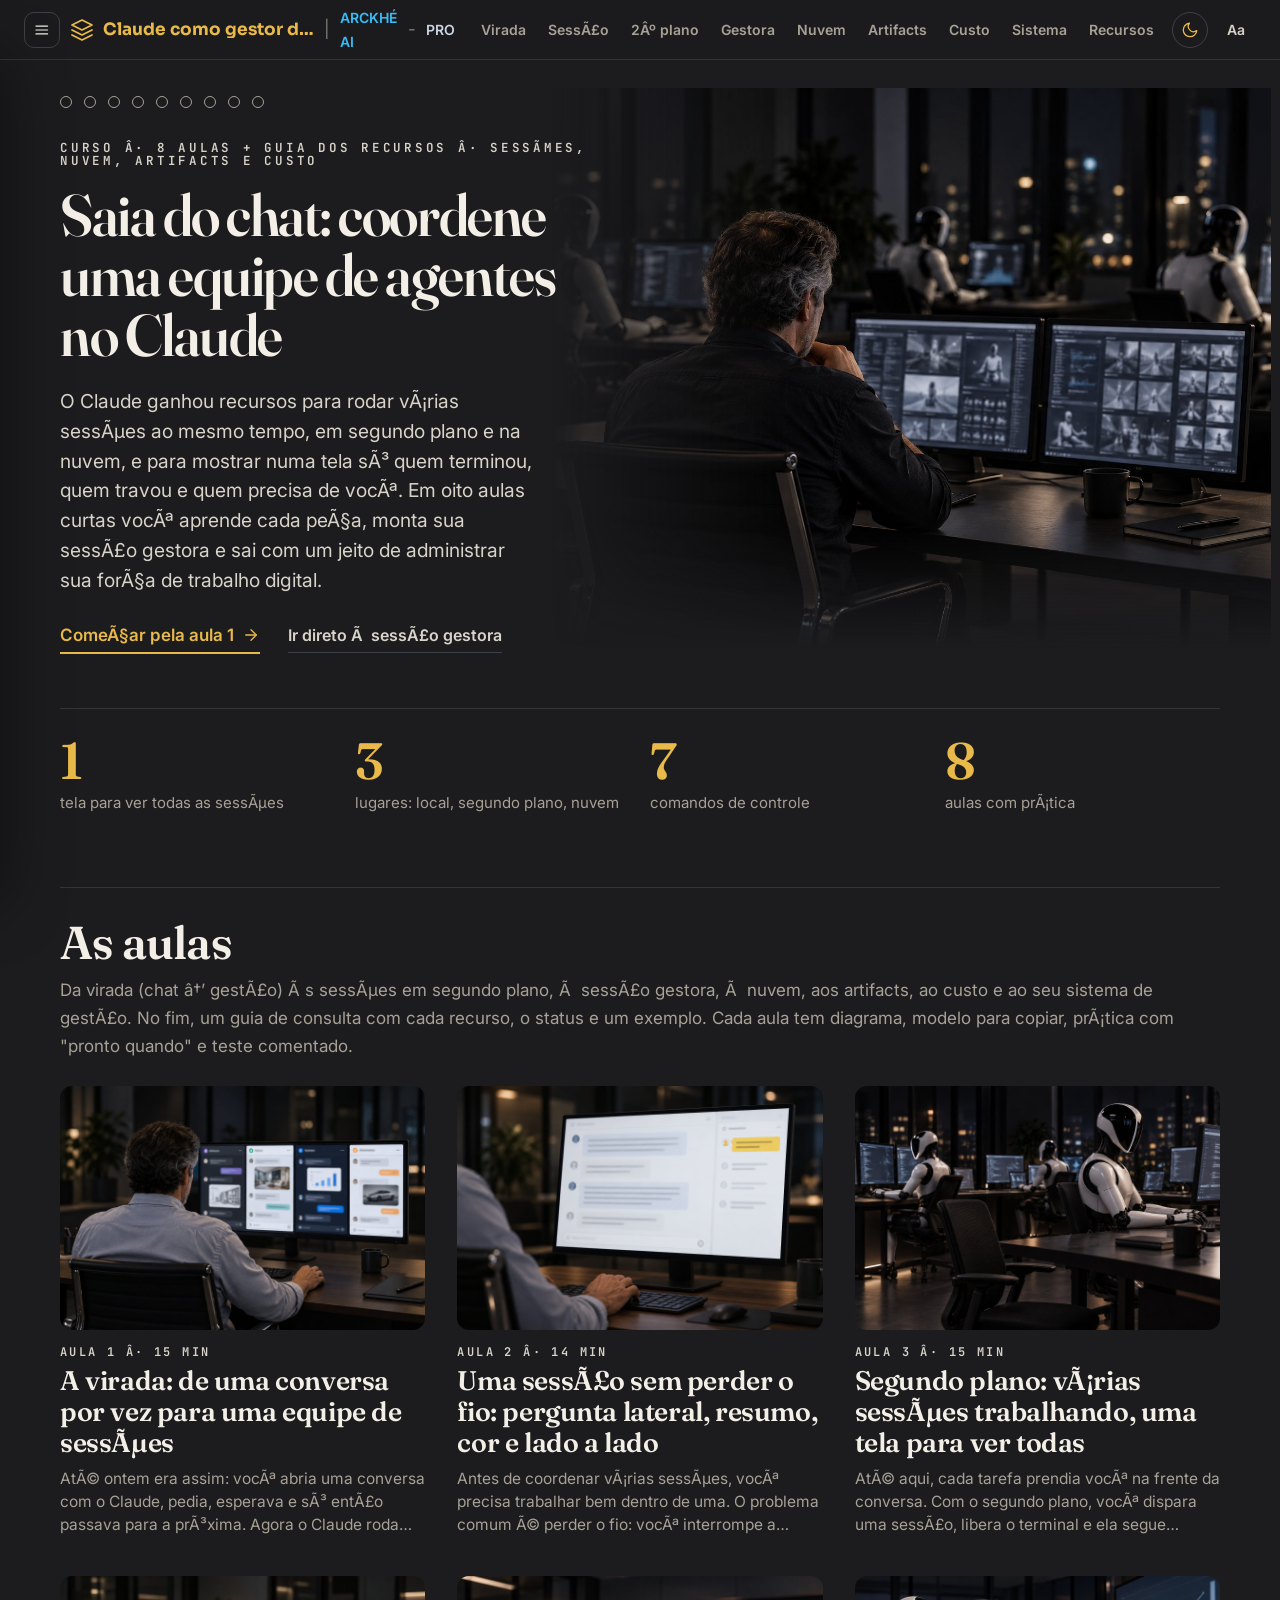
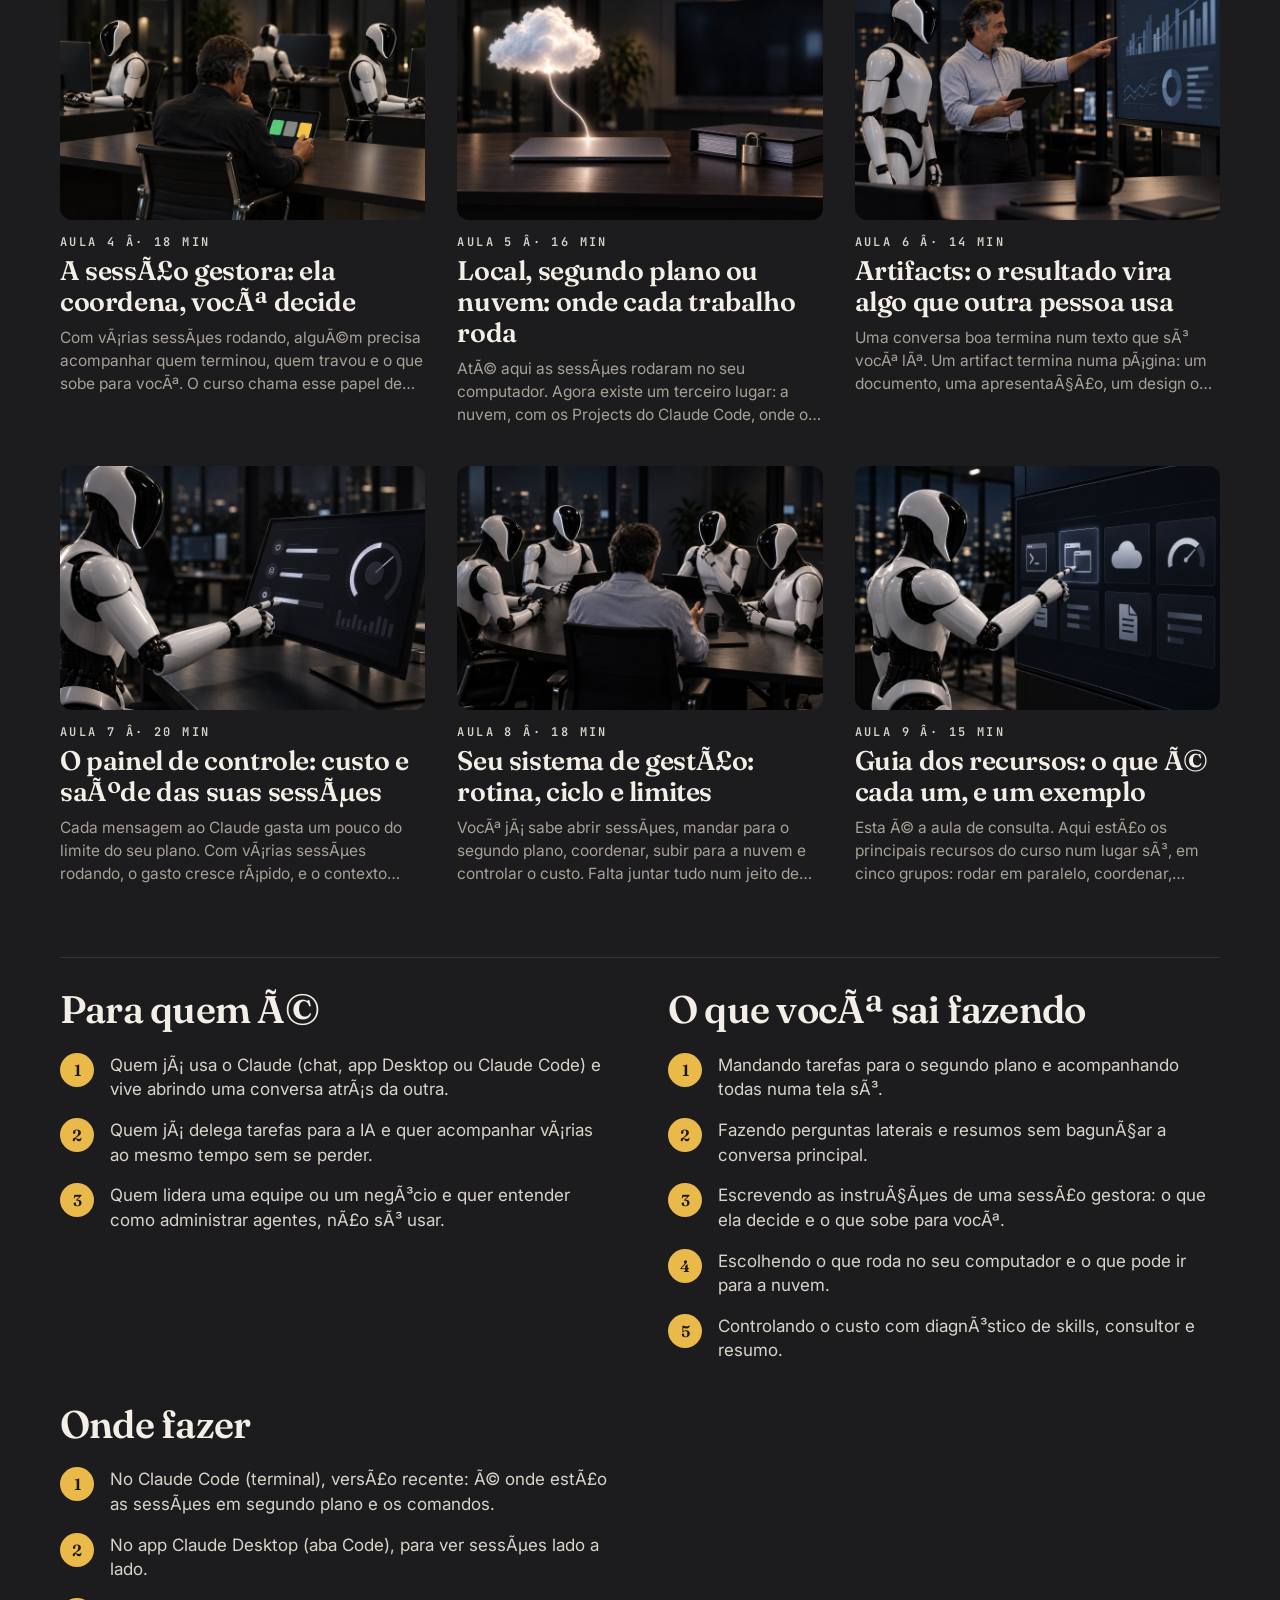
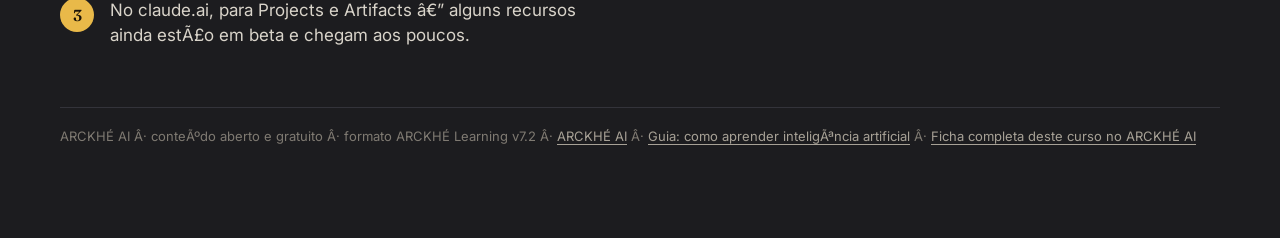
==== commit 568ab80a: "fix: substituir INEMA por ARCKHÉ" ====
--- a/index.html
+++ b/index.html
@@ -3,18 +3,18 @@
 <head>
 <meta charset="utf-8"/>
 <meta name="viewport" content="width=device-width, initial-scale=1"/>
-<title>Claude como gestor de agentes · INEMA</title>
-<meta name="description" content="O Claude ganhou recursos para rodar várias sessões ao mesmo tempo, em segundo plano e na nuvem, e para mostrar numa tela só quem terminou, quem travou e quem precisa de você. Em oito aulas curtas você aprende cada peça, monta sua sessão gestora e sai com um jeito de administrar sua força de trabalho digital."/>
-<meta property="og:title" content="Claude como gestor de agentes · INEMA"/>
-<meta property="og:description" content="O Claude ganhou recursos para rodar várias sessões ao mesmo tempo, em segundo plano e na nuvem, e para mostrar numa tela só quem terminou, quem travou e quem precisa de você. Em oito aulas curtas você aprende cada peça, monta sua sessão gestora e sai com um jeito de administrar sua força de trabalho digital."/>
-<meta property="og:image" content="https://inematds.github.io/claude-gestor-de-agentes-v72/assets/img/capa.jpg"/>
+<title>Claude como gestor de agentes Â· ARCKHÉ</title>
+<meta name="description" content="O Claude ganhou recursos para rodar vÃ¡rias sessÃµes ao mesmo tempo, em segundo plano e na nuvem, e para mostrar numa tela sÃ³ quem terminou, quem travou e quem precisa de vocÃª. Em oito aulas curtas vocÃª aprende cada peÃ§a, monta sua sessÃ£o gestora e sai com um jeito de administrar sua forÃ§a de trabalho digital."/>
+<meta property="og:title" content="Claude como gestor de agentes Â· ARCKHÉ"/>
+<meta property="og:description" content="O Claude ganhou recursos para rodar vÃ¡rias sessÃµes ao mesmo tempo, em segundo plano e na nuvem, e para mostrar numa tela sÃ³ quem terminou, quem travou e quem precisa de vocÃª. Em oito aulas curtas vocÃª aprende cada peÃ§a, monta sua sessÃ£o gestora e sai com um jeito de administrar sua forÃ§a de trabalho digital."/>
+<meta property="og:image" content="https://linnoff88-dev.github.io/
 <meta name="theme-color" content="#0c0c10"/>
 <link rel="icon" href="assets/img/favicon.svg" type="image/svg+xml"/>
-<link rel="canonical" href="https://inematds.github.io/claude-gestor-de-agentes-v72/"/>
+<link rel="canonical" href="https://linnoff88-dev.github.io/
 <link rel="preconnect" href="https://fonts.googleapis.com"/><link rel="preconnect" href="https://fonts.gstatic.com" crossorigin/>
 <link href="https://fonts.googleapis.com/css2?family=Inter:wght@400;500;600;700&family=JetBrains+Mono:wght@400;600&family=Sora:wght@600;700;800&family=Fraunces:opsz,wght@9..144,500;9..144,600;9..144,700&display=swap" rel="stylesheet"/>
 <link rel="stylesheet" href="assets/v71.css"/>
 <link rel="stylesheet" href="assets/v72.css"/>
-<meta name="generator" content="INEMA Learning 7.14.23"/>
+<meta name="generator" content="ARCKHÉ Learning 7.14.23"/>
 <script>try{if(JSON.parse(localStorage.getItem("claude-gestor-de-agentes-v72:tema"))==="papel")document.documentElement.setAttribute("data-tema","papel")}catch(e){}</script>
-</head><body class="inicio" data-curso="claude-gestor-de-agentes-v72" data-total="9" data-total-ex="28"><a class="skip" href="#conteudo">Pular para o conteúdo</a><header class="topo"><div class="esq"><button type="button" class="menu-btn" aria-expanded="false" aria-controls="lado"><svg class="ico" viewBox="0 0 24 24" aria-hidden="true"><line x1="3" y1="6" x2="21" y2="6"/><line x1="3" y1="12" x2="21" y2="12"/><line x1="3" y1="18" x2="21" y2="18"/></svg><span class="sr">Aulas</span></button><a class="marca" href="index.html"><svg class="ico" viewBox="0 0 24 24" aria-hidden="true"><polygon points="12 2 2 7 12 12 22 7 12 2"/><polyline points="2 17 12 22 22 17"/><polyline points="2 12 12 17 22 12"/></svg><span>Claude como gestor de agentes</span></a><span class="sep">|</span><a class="club" href="https://inema.club" target="_blank" rel="noopener">INEMA.CLUB</a><span class="tr">-</span><a class="pro" href="https://inema.pro" target="_blank" rel="noopener">PRO</a></div><nav class="dir" aria-label="Aulas"><a href="aulas/virada/index.html" class="tlink" title="A virada: de uma conversa por vez para uma equipe de sessões"><span class="curto">A1</span><span class="longo">Virada</span></a><a href="aulas/sessao/index.html" class="tlink" title="Uma sessão sem perder o fio: pergunta lateral, resumo, cor e lado a lado"><span class="curto">A2</span><span class="longo">Sessão</span></a><a href="aulas/segundo-plano/index.html" class="tlink" title="Segundo plano: várias sessões trabalhando, uma tela para ver todas"><span class="curto">A3</span><span class="longo">2º plano</span></a><a href="aulas/sessao-gestora/index.html" class="tlink" title="A sessão gestora: ela coordena, você decide"><span class="curto">A4</span><span class="longo">Gestora</span></a><a href="aulas/nuvem/index.html" class="tlink" title="Local, segundo plano ou nuvem: onde cada trabalho roda"><span class="curto">A5</span><span class="longo">Nuvem</span></a><a href="aulas/artifacts/index.html" class="tlink" title="Artifacts: o resultado vira algo que outra pessoa usa"><span class="curto">A6</span><span class="longo">Artifacts</span></a><a href="aulas/custo/index.html" class="tlink" title="O painel de controle: custo e saúde das suas sessões"><span class="curto">A7</span><span class="longo">Custo</span></a><a href="aulas/sistema/index.html" class="tlink" title="Seu sistema de gestão: rotina, ciclo e limites"><span class="curto">A8</span><span class="longo">Sistema</span></a><a href="aulas/recursos/index.html" class="tlink" title="Guia dos recursos: o que é cada um, e um exemplo"><span class="curto">A9</span><span class="longo">Recursos</span></a><button type="button" class="tema-btn" title="Trocar tema claro/escuro"><svg class="ico sol" viewBox="0 0 24 24" aria-hidden="true"><circle cx="12" cy="12" r="4"/><path d="M12 2v2M12 20v2M4.9 4.9l1.4 1.4M17.7 17.7l1.4 1.4M2 12h2M20 12h2M4.9 19.1l1.4-1.4M17.7 6.3l1.4-1.4"/></svg><svg class="ico lua" viewBox="0 0 24 24" aria-hidden="true"><path d="M21 12.8A9 9 0 1 1 11.2 3a7 7 0 0 0 9.8 9.8z"/></svg><span class="sr">Trocar tema claro/escuro</span></button><div class="aa"><button type="button" class="aa-btn" aria-expanded="false" aria-controls="aparencia" title="Aparência">Aa</button><div class="aa-pop" id="aparencia" hidden><p>Tema</p><div class="aa-seg"><button type="button" data-tema="escuro">Escuro</button><button type="button" data-tema="papel">Papel claro</button></div><p style="margin-top:12px">Tamanho do texto</p><div class="aa-seg"><button type="button" data-escala="0.9">A−</button><button type="button" data-escala="1">A</button><button type="button" data-escala="1.12">A+</button></div></div></div></nav></header><div class="casca"><aside class="lado" id="lado" aria-label="Aulas"><a class="voltar" href="https://inema.club/"><svg class="ico" viewBox="0 0 24 24" aria-hidden="true"><line x1="19" y1="12" x2="5" y2="12"/><polyline points="12 19 5 12 12 5"/></svg>INEMA.CLUB</a><p class="curso-nome">Claude como gestor de agentes</p><p class="curso-sub">De uma conversa a uma equipe de sessões</p><div class="ind"><span class="ind-rot">Estudo (aulas)</span><span class="prog-txt"><span data-pct>0</span>%</span></div><div class="prog" aria-hidden="true"><i></i></div><div class="ind"><span class="ind-rot">Prática declarada</span><span class="prog-txt"><span data-prat>0</span>/28</span></div><div class="prog pratica" aria-hidden="true"><i></i></div><p class="ind-nota">Prática = exercícios que você marcou como feitos. A comprovação vem na prova da certificação.</p><ol class="lista-aulas"><li><a href="aulas/virada/index.html" data-slug="virada" class=""><span class="st" aria-hidden="true"></span><span>1. Da conversa à gestão<small>15 min</small></span></a></li><li><a href="aulas/sessao/index.html" data-slug="sessao" class=""><span class="st" aria-hidden="true"></span><span>2. Uma sessão sem perder o fio<small>14 min</small></span></a></li><li><a href="aulas/segundo-plano/index.html" data-slug="segundo-plano" class=""><span class="st" aria-hidden="true"></span><span>3. Sessões em 2º plano<small>15 min</small></span></a></li><li><a href="aulas/sessao-gestora/index.html" data-slug="sessao-gestora" class=""><span class="st" aria-hidden="true"></span><span>4. Sessão gestora<small>18 min</small></span></a></li><li><a href="aulas/nuvem/index.html" data-slug="nuvem" class=""><span class="st" aria-hidden="true"></span><span>5. Onde cada trabalho roda<small>16 min</small></span></a></li><li><a href="aulas/artifacts/index.html" data-slug="artifacts" class=""><span class="st" aria-hidden="true"></span><span>6. Do resultado ao link<small>14 min</small></span></a></li><li><a href="aulas/custo/index.html" data-slug="custo" class=""><span class="st" aria-hidden="true"></span><span>7. Custo e saúde<small>20 min</small></span></a></li><li><a href="aulas/sistema/index.html" data-slug="sistema" class=""><span class="st" aria-hidden="true"></span><span>8. Seu sistema<small>18 min</small></span></a></li><li><a href="aulas/recursos/index.html" data-slug="recursos" class=""><span class="st" aria-hidden="true"></span><span>9. Guia dos recursos<small>15 min</small></span></a></li></ol><div class="estudo"><p class="es-tit">Seu estudo</p><details class="es-bloco" data-es="desempenho"><summary><svg class="ico" viewBox="0 0 24 24" aria-hidden="true"><line x1="18" y1="20" x2="18" y2="10"/><line x1="12" y1="20" x2="12" y2="4"/><line x1="6" y1="20" x2="6" y2="14"/></svg><span>Desempenho nos testes</span><span class="es-cont" data-es-cont="desempenho"></span></summary><div class="es-corpo" data-es-corpo="desempenho"></div></details><details class="es-bloco" data-es="notas"><summary><svg class="ico" viewBox="0 0 24 24" aria-hidden="true"><path d="M12 20h9"/><path d="M16.5 3.5a2.1 2.1 0 0 1 3 3L7 19l-4 1 1-4z"/></svg><span>Minhas anotações</span><span class="es-cont" data-es-cont="notas"></span></summary><div class="es-corpo" data-es-corpo="notas"></div></details><details class="es-bloco" data-es="dados"><summary><svg class="ico" viewBox="0 0 24 24" aria-hidden="true"><ellipse cx="12" cy="5" rx="8" ry="3"/><path d="M4 5v14c0 1.7 3.6 3 8 3s8-1.3 8-3V5"/><path d="M4 12c0 1.7 3.6 3 8 3s8-1.3 8-3"/></svg><span>Copiar meus dados</span><span class="es-cont" data-es-cont="dados"></span></summary><div class="es-corpo" data-es-corpo="dados"><p class="es-exp">Seu progresso, suas anotações e as notas dos testes ficam só neste navegador. Baixe uma cópia (.json) para guardar ou para continuar em outro computador ou navegador; lá, carregue a cópia. Carregar soma com o que já existe e não apaga nada.</p><div class="es-acoes"><button type="button" class="es-btn es-exportar"><svg class="ico" viewBox="0 0 24 24" aria-hidden="true"><path d="M21 15v4a2 2 0 0 1-2 2H5a2 2 0 0 1-2-2v-4"/><polyline points="7 10 12 15 17 10"/><line x1="12" y1="15" x2="12" y2="3"/></svg>Baixar cópia</button><label class="es-btn es-importar"><svg class="ico" viewBox="0 0 24 24" aria-hidden="true"><path d="M21 15v4a2 2 0 0 1-2 2H5a2 2 0 0 1-2-2v-4"/><polyline points="17 8 12 3 7 8"/><line x1="12" y1="3" x2="12" y2="15"/></svg>Carregar cópia<input type="file" class="sr" accept=".json,application/json"/></label></div><p class="es-msg" aria-live="polite"></p></div></details></div><script type="application/json" id="estudo-dados">{"txt": {"titulo": "Seu estudo", "continuar": "Continuar de onde parei", "comecar": "Começar pela aula 1", "cta_continuar": "Continuar a aula {n}", "hoje": "hoje", "ontem": "ontem", "ha_dias": "há {n} dias", "desempenho": "Desempenho nos testes", "notas": "Minhas anotações", "dados": "Copiar meus dados", "sem_testes": "Nenhum teste feito ainda. O teste fica no fim de cada aula.", "nao_fez": "teste ainda não feito", "ultimo": "Último", "melhor": "Melhor", "tentativas": "tentativas", "tentativa": "tentativa", "tudo_certo": "Acertou tudo no último teste.", "rever": "Para rever", "resposta": "Resposta certa:", "ir_teste": "Refazer o teste", "sem_notas": "Nenhuma anotação ainda. Na aula, selecione um trecho do texto e toque em Marcar ou Anotar.", "so_marcado": "(só marcado)", "marcar": "Marcar", "anotar": "Anotar", "salvar": "Salvar", "apagar": "Apagar marca", "fechar": "Fechar", "nota_ph": "Escreva sua anotação sobre este trecho…", "um_bloco": "Marque dentro de um parágrafo só.", "nao_marca": "Este trecho não pode ser marcado.", "dados_exp": "Seu progresso, suas anotações e as notas dos testes ficam só neste navegador. Baixe uma cópia (.json) para guardar ou para continuar em outro computador ou navegador; lá, carregue a cópia. Carregar soma com o que já existe e não apaga nada.", "exportar": "Baixar cópia", "importar": "Carregar cópia", "import_ok": "Cópia carregada ({n} itens). Atualizando a página…", "import_erro": "Arquivo não reconhecido. Nada foi alterado.", "import_outro": "Esta cópia é de outro curso. Nada foi alterado.", "export_ok": "Cópia baixada."}, "aulas": [{"slug": "virada", "num": 1, "t": "Da conversa à gestão", "quiz": {"sec": "s9", "perguntas": [{"p": "O que muda no seu papel quando você passa do agente para a gestão de agentes?", "certa": "Você coordena várias sessões e entra só nas decisões."}, {"p": "O que é uma sessão, no sentido deste curso?", "certa": "Uma conversa do Claude com o seu próprio histórico, independente das outras."}, {"p": "A Ana quer ver numa tela só quais sessões terminaram e qual está esperando por ela. Em que grupo isso está?", "certa": "Ver, com a agent view."}, {"p": "Qual destes recursos está marcado como experimental e vem desligado por padrão?", "certa": "Agent teams."}, {"p": "Rodar várias sessões ao mesmo tempo já é uma plataforma completa de gestão de agentes?", "certa": "Não: permissões, custo, filas, métricas e recuperação de falhas ainda são montados por você."}]}}, {"slug": "sessao", "num": 2, "t": "Uma sessão sem perder o fio", "quiz": {"sec": "s6", "perguntas": [{"p": "No meio de uma tarefa, você quer tirar uma dúvida rápida sem desviar a conversa. O que usar?", "certa": "/btw seguido da pergunta."}, {"p": "Você pergunta com /btw: \"pesquise na internet o preço do concorrente\". O que acontece?", "certa": "Ele não pesquisa: o /btw responde só com o que a sessão já tem, sem ferramentas."}, {"p": "Para que serve o /recap?", "certa": "Dar um resumo de uma linha do que a sessão fez, na hora."}, {"p": "No app Desktop, como abrir uma segunda sessão lado a lado com a atual?", "certa": "Alt+clique (Option no Mac) na sessão da barra lateral."}, {"p": "Por que dar uma cor a cada sessão com /color?", "certa": "Para reconhecer a sessão de relance, inclusive na agent view."}]}}, {"slug": "segundo-plano", "num": 3, "t": "Sessões em 2º plano", "quiz": {"sec": "s7", "perguntas": [{"p": "Você quer que o Claude resuma um relatório enquanto você faz outra coisa. Qual comando?", "certa": "claude --bg \"Resuma o relatório\""}, {"p": "Na agent view, em que grupo aparece a sessão que está esperando você responder?", "certa": "Needs input"}, {"p": "Você fechou o terminal com duas sessões em segundo plano. O que acontece?", "certa": "Continuam rodando, com o computador ligado."}, {"p": "Como ver só as sessões que estão esperando por você?", "certa": "Digitar s:blocked na caixa da agent view."}, {"p": "Uma sessão em segundo plano criou três subagentes por dentro. Quantas linhas novas aparecem na agent view?", "certa": "Nenhuma além da própria sessão."}]}}, {"slug": "sessao-gestora", "num": 4, "t": "Sessão gestora", "quiz": {"sec": "s8", "perguntas": [{"p": "O que é a sessão gestora neste curso?", "certa": "Um papel: acompanhar as sessões, resolver o pequeno e subir o grande."}, {"p": "Qual caminho roda as tarefas sem o seu computador ligado?", "certa": "Projects, com threads na nuvem."}, {"p": "Você usa só o app Desktop, sem terminal. Como saber qual sessão está esperando por você?", "certa": "Perguntar numa sessão da aba Code, em linguagem simples."}, {"p": "A gestora da Ana pergunta se pode mandar o relatório pronto direto para a padaria. Pelas instruções da Ana, o que acontece?", "certa": "Espera o OK da Ana."}, {"p": "Por que o status vem em três estados (concluído, bloqueado, precisa de você)?", "certa": "Para você bater o olho e agir só no que precisa de você."}]}}, {"slug": "nuvem", "num": 5, "t": "Onde cada trabalho roda", "quiz": {"sec": "s7", "perguntas": [{"p": "Você desliga o notebook e vai embora. Qual trabalho continua andando?", "certa": "A thread de um projeto rodando na nuvem."}, {"p": "A Ana vai fazer o relatório semanal da padaria com as vendas da semana. Pela regra do curso, onde isso roda?", "certa": "No computador dela: local ou em segundo plano."}, {"p": "O que você escreve nas instruções do projeto?", "certa": "Para que serve, onde trabalhar, como conferir, o que fazer se faltar algo e o que precisa do seu OK."}, {"p": "Você abre a barra lateral e não encontra os Projects. O que isso quer dizer?", "certa": "A beta libera aos poucos: entre na lista de espera."}, {"p": "Uma thread do projeto precisa de um arquivo que você não quer guardar na nuvem. O que fazer?", "certa": "Pedir que ela rode no seu computador (Work locally), ligado e acordado."}]}}, {"slug": "artifacts", "num": 6, "t": "Do resultado ao link", "quiz": {"sec": "s7", "perguntas": [{"p": "Você terminou o painel e quer que a equipe veja. Qual é o caminho?", "certa": "Botão Share e escolher o acesso; depois copiar o link."}, {"p": "A Ana compartilhou um painel novo pelo botão Share com a dona da padaria. O que a dona precisa para abrir?", "certa": "Entrar com uma conta Claude."}, {"p": "Quais tipos de artifact ainda estão em beta?", "certa": "Painéis e Motion."}, {"p": "A Ana vai mostrar à dona da padaria, numa reunião, o resultado do mês em 6 telas. Qual tipo serve melhor?", "certa": "Apresentação (Slides)."}, {"p": "O que é a IA embutida num artifact?", "certa": "Perguntas em linguagem natural feitas dentro da própria página."}]}}, {"slug": "custo", "num": 7, "t": "Custo e saúde", "quiz": {"sec": "s10", "perguntas": [{"p": "Por que três sessões abertas ao mesmo tempo gastam mais do que uma?", "certa": "Porque cada sessão tem o próprio contexto, lido a cada mensagem."}, {"p": "Qual comando mostra quanto do limite do plano você já usou?", "certa": "/usage, com o custo da sessão e o uso do plano."}, {"p": "Ana tem uma sessão que só gera legendas de foto. O que fazer com o /advisor nela?", "certa": "Deixar desligado: modelo forte é para decisões grandes."}, {"p": "Antes de instalar um mod, o que fazer?", "certa": "Rodar claude plugin validate e ler os eventos e o que ele pede."}, {"p": "Você rodou /skill-doctor e o relatório veio vazio. O que isso quer dizer?", "certa": "Que você não tem skill instalada, e está tudo bem."}]}}, {"slug": "sistema", "num": 8, "t": "Seu sistema", "quiz": {"sec": "s8", "perguntas": [{"p": "Qual a ordem do ciclo antes de dar uma entrega como pronta?", "certa": "Observar, criticar, otimizar e validar, nessa ordem."}, {"p": "De manhã, como Ana vê só as sessões que esperam por ela?", "certa": "Na agent view, digita s:blocked na caixa de filtro."}, {"p": "Qual destas é uma regra de pronto que dá para conferir?", "certa": "Cada post cita o horário, e a clínica aprova."}, {"p": "Gerenciar várias sessões é o mesmo que ter uma plataforma completa de gestão de agentes?", "certa": "Não: faltam peças como permissões, filas e auditoria."}, {"p": "Por que registrar uma linha por entrega?", "certa": "Para saber, depois, quem fez o quê e o que você mudou."}]}}, {"slug": "recursos", "num": 9, "t": "Guia dos recursos", "quiz": {"sec": "s9", "perguntas": [{"p": "Ana quer ver, numa tela só, qual das três sessões em segundo plano está esperando por ela. O que ela usa?", "certa": "claude agents, que mostra todas as sessões e quem está em Needs input."}, {"p": "Ana vai viajar e quer que os posts da clínica continuem sendo feitos com o computador dela desligado. Qual recurso serve?", "certa": "Uma thread de um projeto no Projects, rodando na nuvem."}, {"p": "Qual destes recursos é experimental e vem desligado?", "certa": "Agent teams."}, {"p": "Ana baixou um mod e quer saber o que ele faz sozinho antes de instalar. Qual comando ela roda?", "certa": "claude plugin validate ./pasta-do-mod"}]}}]}</script><div class="lado-card">Ideia central<b>Você deixa de conversar e passa a coordenar</b>Várias sessões trabalhando, uma visão que mostra quem precisa de você, e as suas decisões no centro.<br/><a href="https://inematds.github.io/claude-gestor-de-agentes-v72/aulas/sessao-gestora/" target="_blank" rel="noopener">Ir para a sessão gestora →</a></div></aside><main class="principal" id="conteudo"><div class="miolo"><div class="aula-hero com-img ini-hero"><div class="ah-txt"><nav class="pontos" aria-label="Aulas"><a href="aulas/virada/index.html" class="pt" data-slug="virada" title="A virada: de uma conversa por vez para uma equipe de sessões"><span class="sr">A virada: de uma conversa por vez para uma equipe de sessões</span></a><a href="aulas/sessao/index.html" class="pt" data-slug="sessao" title="Uma sessão sem perder o fio: pergunta lateral, resumo, cor e lado a lado"><span class="sr">Uma sessão sem perder o fio: pergunta lateral, resumo, cor e lado a lado</span></a><a href="aulas/segundo-plano/index.html" class="pt" data-slug="segundo-plano" title="Segundo plano: várias sessões trabalhando, uma tela para ver todas"><span class="sr">Segundo plano: várias sessões trabalhando, uma tela para ver todas</span></a><a href="aulas/sessao-gestora/index.html" class="pt" data-slug="sessao-gestora" title="A sessão gestora: ela coordena, você decide"><span class="sr">A sessão gestora: ela coordena, você decide</span></a><a href="aulas/nuvem/index.html" class="pt" data-slug="nuvem" title="Local, segundo plano ou nuvem: onde cada trabalho roda"><span class="sr">Local, segundo plano ou nuvem: onde cada trabalho roda</span></a><a href="aulas/artifacts/index.html" class="pt" data-slug="artifacts" title="Artifacts: o resultado vira algo que outra pessoa usa"><span class="sr">Artifacts: o resultado vira algo que outra pessoa usa</span></a><a href="aulas/custo/index.html" class="pt" data-slug="custo" title="O painel de controle: custo e saúde das suas sessões"><span class="sr">O painel de controle: custo e saúde das suas sessões</span></a><a href="aulas/sistema/index.html" class="pt" data-slug="sistema" title="Seu sistema de gestão: rotina, ciclo e limites"><span class="sr">Seu sistema de gestão: rotina, ciclo e limites</span></a><a href="aulas/recursos/index.html" class="pt" data-slug="recursos" title="Guia dos recursos: o que é cada um, e um exemplo"><span class="sr">Guia dos recursos: o que é cada um, e um exemplo</span></a></nav><p class="kicker">Curso · 8 aulas + guia dos recursos · sessões, nuvem, artifacts e custo</p><h1>Saia do chat: coordene uma equipe de agentes no Claude</h1><p class="lead">O Claude ganhou recursos para rodar várias sessões ao mesmo tempo, em segundo plano e na nuvem, e para mostrar numa tela só quem terminou, quem travou e quem precisa de você. Em oito aulas curtas você aprende cada peça, monta sua sessão gestora e sai com um jeito de administrar sua força de trabalho digital.</p><div class="ini-acoes"><a class="comecar" href="aulas/virada/index.html">Começar pela aula 1 <svg class="ico" viewBox="0 0 24 24" aria-hidden="true"><line x1="5" y1="12" x2="19" y2="12"/><polyline points="12 5 19 12 12 19"/></svg></a><a class="ini-link" href="aulas/sessao-gestora/">Ir direto à sessão gestora</a></div></div><figure class="ah-img"><img src="assets/img/hero/inicio.jpg" alt="Escritório escuro à noite: um notebook com várias janelas lado a lado e, ao fundo, robôs humanoides trabalhando em mesas separadas." width="1536" height="1024"/></figure></div><ul class="ini-num"><li><b>1</b><span>tela para ver todas as sessões</span></li><li><b>3</b><span>lugares: local, segundo plano, nuvem</span></li><li><b>7</b><span>comandos de controle</span></li><li><b>8</b><span>aulas com prática</span></li></ul><section class="secao" id="aulas"><div class="sec-cab"><div><h2>As aulas</h2><p>Da virada (chat → gestão) às sessões em segundo plano, à sessão gestora, à nuvem, aos artifacts, ao custo e ao seu sistema de gestão. No fim, um guia de consulta com cada recurso, o status e um exemplo. Cada aula tem diagrama, modelo para copiar, prática com "pronto quando" e teste comentado.</p></div></div><ol class="ini-aulas"><li><a class="ini-aula" data-slug="virada" href="aulas/virada/index.html"><span class="ia-img"><img src="assets/img/hero/virada.jpg" alt="" loading="lazy" width="1536" height="1024"/></span><span class="ia-txt"><span class="kicker">Aula 1 · 15 min<span class="ia-ok" aria-hidden="true"><svg class="ico" viewBox="0 0 24 24" aria-hidden="true"><path d="M22 11.1V12a10 10 0 1 1-5.9-9.1"/><polyline points="22 4 12 14 9 11"/></svg></span></span><span class="ia-t">A virada: de uma conversa por vez para uma equipe de sessões</span><span class="ia-l">Até ontem era assim: você abria uma conversa com o Claude, pedia, esperava e só então passava para a próxima. Agora o Claude roda várias sessões ao mesmo tempo, em segundo plano e na nuvem, e mostra numa tela só quem terminou e quem precisa de você. O seu papel muda: de quem pede para quem coordena. Esta aula mostra essa virada e onde entra cada recurso novo.</span></span></a></li><li><a class="ini-aula" data-slug="sessao" href="aulas/sessao/index.html"><span class="ia-img"><img src="assets/img/hero/sessao.jpg" alt="" loading="lazy" width="1536" height="1024"/></span><span class="ia-txt"><span class="kicker">Aula 2 · 14 min<span class="ia-ok" aria-hidden="true"><svg class="ico" viewBox="0 0 24 24" aria-hidden="true"><path d="M22 11.1V12a10 10 0 1 1-5.9-9.1"/><polyline points="22 4 12 14 9 11"/></svg></span></span><span class="ia-t">Uma sessão sem perder o fio: pergunta lateral, resumo, cor e lado a lado</span><span class="ia-l">Antes de coordenar várias sessões, você precisa trabalhar bem dentro de uma. O problema comum é perder o fio: você interrompe a tarefa com uma dúvida, a conversa desvia e, uma hora depois, ninguém lembra onde parou. Quatro recursos pequenos resolvem isso: uma pergunta de lado, um resumo de uma linha, uma cor para reconhecer a sessão e duas sessões lado a lado.</span></span></a></li><li><a class="ini-aula" data-slug="segundo-plano" href="aulas/segundo-plano/index.html"><span class="ia-img"><img src="assets/img/hero/segundo-plano.jpg" alt="" loading="lazy" width="1536" height="1024"/></span><span class="ia-txt"><span class="kicker">Aula 3 · 15 min<span class="ia-ok" aria-hidden="true"><svg class="ico" viewBox="0 0 24 24" aria-hidden="true"><path d="M22 11.1V12a10 10 0 1 1-5.9-9.1"/><polyline points="22 4 12 14 9 11"/></svg></span></span><span class="ia-t">Segundo plano: várias sessões trabalhando, uma tela para ver todas</span><span class="ia-l">Até aqui, cada tarefa prendia você na frente da conversa. Com o segundo plano, você dispara uma sessão, libera o terminal e ela segue trabalhando. A agent view junta todas numa tela só e põe no topo as que precisam de você. Nesta aula você manda duas tarefas leves para o segundo plano e aprende a entrar, espiar e parar cada uma.</span></span></a></li><li><a class="ini-aula" data-slug="sessao-gestora" href="aulas/sessao-gestora/index.html"><span class="ia-img"><img src="assets/img/hero/sessao-gestora.jpg" alt="" loading="lazy" width="1536" height="1024"/></span><span class="ia-txt"><span class="kicker">Aula 4 · 18 min<span class="ia-ok" aria-hidden="true"><svg class="ico" viewBox="0 0 24 24" aria-hidden="true"><path d="M22 11.1V12a10 10 0 1 1-5.9-9.1"/><polyline points="22 4 12 14 9 11"/></svg></span></span><span class="ia-t">A sessão gestora: ela coordena, você decide</span><span class="ia-l">Com várias sessões rodando, alguém precisa acompanhar quem terminou, quem travou e o que sobe para você. O curso chama esse papel de sessão gestora. Não é um botão do Claude: é um jeito de trabalhar, montado com recursos oficiais. Nesta aula você escreve as instruções da sua gestora e treina o que ela resolve sozinha e o que traz para você.</span></span></a></li><li><a class="ini-aula" data-slug="nuvem" href="aulas/nuvem/index.html"><span class="ia-img"><img src="assets/img/hero/nuvem.jpg" alt="" loading="lazy" width="1536" height="1024"/></span><span class="ia-txt"><span class="kicker">Aula 5 · 16 min<span class="ia-ok" aria-hidden="true"><svg class="ico" viewBox="0 0 24 24" aria-hidden="true"><path d="M22 11.1V12a10 10 0 1 1-5.9-9.1"/><polyline points="22 4 12 14 9 11"/></svg></span></span><span class="ia-t">Local, segundo plano ou nuvem: onde cada trabalho roda</span><span class="ia-l">Até aqui as sessões rodaram no seu computador. Agora existe um terceiro lugar: a nuvem, com os Projects do Claude Code, onde o trabalho anda mesmo com o notebook desligado. Cada lugar cobra um preço: máquina ligada de um lado, arquivos da empresa guardados fora de casa do outro. Nesta aula você decide onde cada trabalho roda e o que nunca entra numa sessão sem você decidir.</span></span></a></li><li><a class="ini-aula" data-slug="artifacts" href="aulas/artifacts/index.html"><span class="ia-img"><img src="assets/img/hero/artifacts.jpg" alt="" loading="lazy" width="1536" height="1024"/></span><span class="ia-txt"><span class="kicker">Aula 6 · 14 min<span class="ia-ok" aria-hidden="true"><svg class="ico" viewBox="0 0 24 24" aria-hidden="true"><path d="M22 11.1V12a10 10 0 1 1-5.9-9.1"/><polyline points="22 4 12 14 9 11"/></svg></span></span><span class="ia-t">Artifacts: o resultado vira algo que outra pessoa usa</span><span class="ia-l">Uma conversa boa termina num texto que só você lê. Um artifact termina numa página: um documento, uma apresentação, um design ou um painel que abre num link. No claude.ai, ele nasce privado, você decide com quem compartilhar, e ele pode até responder perguntas de quem abre. É assim que o trabalho das suas sessões chega ao cliente e à equipe.</span></span></a></li><li><a class="ini-aula" data-slug="custo" href="aulas/custo/index.html"><span class="ia-img"><img src="assets/img/hero/custo.jpg" alt="" loading="lazy" width="1536" height="1024"/></span><span class="ia-txt"><span class="kicker">Aula 7 · 20 min<span class="ia-ok" aria-hidden="true"><svg class="ico" viewBox="0 0 24 24" aria-hidden="true"><path d="M22 11.1V12a10 10 0 1 1-5.9-9.1"/><polyline points="22 4 12 14 9 11"/></svg></span></span><span class="ia-t">O painel de controle: custo e saúde das suas sessões</span><span class="ia-l">Cada mensagem ao Claude gasta um pouco do limite do seu plano. Com várias sessões rodando, o gasto cresce rápido, e o contexto enche de coisa que nem é usada. Nesta aula você entende o que é custo aqui, aprende a medir com /usage e /context e monta um painel de controle simples para manter tudo leve e à vista.</span></span></a></li><li><a class="ini-aula" data-slug="sistema" href="aulas/sistema/index.html"><span class="ia-img"><img src="assets/img/hero/sistema.jpg" alt="" loading="lazy" width="1536" height="1024"/></span><span class="ia-txt"><span class="kicker">Aula 8 · 18 min<span class="ia-ok" aria-hidden="true"><svg class="ico" viewBox="0 0 24 24" aria-hidden="true"><path d="M22 11.1V12a10 10 0 1 1-5.9-9.1"/><polyline points="22 4 12 14 9 11"/></svg></span></span><span class="ia-t">Seu sistema de gestão: rotina, ciclo e limites</span><span class="ia-l">Você já sabe abrir sessões, mandar para o segundo plano, coordenar, subir para a nuvem e controlar o custo. Falta juntar tudo num jeito de trabalhar que se repete todo dia. Nesta aula você monta o seu manual de gestão em uma página e vê, com honestidade, o que ainda falta para isso virar uma plataforma completa.</span></span></a></li><li><a class="ini-aula" data-slug="recursos" href="aulas/recursos/index.html"><span class="ia-img"><img src="assets/img/hero/recursos.jpg" alt="" loading="lazy" width="1536" height="1024"/></span><span class="ia-txt"><span class="kicker">Aula 9 · 15 min<span class="ia-ok" aria-hidden="true"><svg class="ico" viewBox="0 0 24 24" aria-hidden="true"><path d="M22 11.1V12a10 10 0 1 1-5.9-9.1"/><polyline points="22 4 12 14 9 11"/></svg></span></span><span class="ia-t">Guia dos recursos: o que é cada um, e um exemplo</span><span class="ia-l">Esta é a aula de consulta. Aqui estão os principais recursos do curso num lugar só, em cinco grupos: rodar em paralelo, coordenar, nuvem, entregar e controlar. Cada um tem o que é em uma frase, o status (oficial, prévia, beta ou experimental), quando usar e um exemplo na agência da Ana. Volte aqui sempre que esquecer um comando.</span></span></a></li></ol></section><section class="secao"><div class="ini-duas"><div><h2>Para quem é</h2><ol><li><span class=dn>1</span><span>Quem já usa o Claude (chat, app Desktop ou Claude Code) e vive abrindo uma conversa atrás da outra.</span></li><li><span class=dn>2</span><span>Quem já delega tarefas para a IA e quer acompanhar várias ao mesmo tempo sem se perder.</span></li><li><span class=dn>3</span><span>Quem lidera uma equipe ou um negócio e quer entender como administrar agentes, não só usar.</span></li></ol></div><div><h2>O que você sai fazendo</h2><ol><li><span class=dn>1</span><span>Mandando tarefas para o segundo plano e acompanhando todas numa tela só.</span></li><li><span class=dn>2</span><span>Fazendo perguntas laterais e resumos sem bagunçar a conversa principal.</span></li><li><span class=dn>3</span><span>Escrevendo as instruções de uma sessão gestora: o que ela decide e o que sobe para você.</span></li><li><span class=dn>4</span><span>Escolhendo o que roda no seu computador e o que pode ir para a nuvem.</span></li><li><span class=dn>5</span><span>Controlando o custo com diagnóstico de skills, consultor e resumo.</span></li></ol></div><div><h2>Onde fazer</h2><ol><li><span class=dn>1</span><span>No Claude Code (terminal), versão recente: é onde estão as sessões em segundo plano e os comandos.</span></li><li><span class=dn>2</span><span>No app Claude Desktop (aba Code), para ver sessões lado a lado.</span></li><li><span class=dn>3</span><span>No claude.ai, para Projects e Artifacts — alguns recursos ainda estão em beta e chegam aos poucos.</span></li></ol></div></div></section><footer class="rodape">INEMA.CLUB · conteúdo aberto e gratuito · formato INEMA Learning v7.2 · <a href="https://inema.club/">inema.club</a> · <a href="https://www.inema.club/aprender-inteligencia-artificial/">Guia: como aprender inteligência artificial</a> · <a href="https://www.inema.club/cursos/388-claude-como-gestor-de-agentes-saia-do-chat-e-coordene-uma-equipe-de-agentes/">Ficha completa deste curso no INEMA.CLUB</a></footer></div></main></div><script src="assets/v71.js"></script><script src="assets/v72.js"></script></body></html>
+</head><body class="inicio" data-curso="claude-gestor-de-agentes-v72" data-total="9" data-total-ex="28"><a class="skip" href="#conteudo">Pular para o conteÃºdo</a><header class="topo"><div class="esq"><button type="button" class="menu-btn" aria-expanded="false" aria-controls="lado"><svg class="ico" viewBox="0 0 24 24" aria-hidden="true"><line x1="3" y1="6" x2="21" y2="6"/><line x1="3" y1="12" x2="21" y2="12"/><line x1="3" y1="18" x2="21" y2="18"/></svg><span class="sr">Aulas</span></button><a class="marca" href="index.html"><svg class="ico" viewBox="0 0 24 24" aria-hidden="true"><polygon points="12 2 2 7 12 12 22 7 12 2"/><polyline points="2 17 12 22 22 17"/><polyline points="2 12 12 17 22 12"/></svg><span>Claude como gestor de agentes</span></a><span class="sep">|</span><a class="club" href="https://ARCKHÉ AI" target="_blank" rel="noopener">ARCKHÉ AI</a><span class="tr">-</span><a class="pro" href="https://ARCKHÉ.pro" target="_blank" rel="noopener">PRO</a></div><nav class="dir" aria-label="Aulas"><a href="aulas/virada/index.html" class="tlink" title="A virada: de uma conversa por vez para uma equipe de sessÃµes"><span class="curto">A1</span><span class="longo">Virada</span></a><a href="aulas/sessao/index.html" class="tlink" title="Uma sessÃ£o sem perder o fio: pergunta lateral, resumo, cor e lado a lado"><span class="curto">A2</span><span class="longo">SessÃ£o</span></a><a href="aulas/segundo-plano/index.html" class="tlink" title="Segundo plano: vÃ¡rias sessÃµes trabalhando, uma tela para ver todas"><span class="curto">A3</span><span class="longo">2Âº plano</span></a><a href="aulas/sessao-gestora/index.html" class="tlink" title="A sessÃ£o gestora: ela coordena, vocÃª decide"><span class="curto">A4</span><span class="longo">Gestora</span></a><a href="aulas/nuvem/index.html" class="tlink" title="Local, segundo plano ou nuvem: onde cada trabalho roda"><span class="curto">A5</span><span class="longo">Nuvem</span></a><a href="aulas/artifacts/index.html" class="tlink" title="Artifacts: o resultado vira algo que outra pessoa usa"><span class="curto">A6</span><span class="longo">Artifacts</span></a><a href="aulas/custo/index.html" class="tlink" title="O painel de controle: custo e saÃºde das suas sessÃµes"><span class="curto">A7</span><span class="longo">Custo</span></a><a href="aulas/sistema/index.html" class="tlink" title="Seu sistema de gestÃ£o: rotina, ciclo e limites"><span class="curto">A8</span><span class="longo">Sistema</span></a><a href="aulas/recursos/index.html" class="tlink" title="Guia dos recursos: o que Ã© cada um, e um exemplo"><span class="curto">A9</span><span class="longo">Recursos</span></a><button type="button" class="tema-btn" title="Trocar tema claro/escuro"><svg class="ico sol" viewBox="0 0 24 24" aria-hidden="true"><circle cx="12" cy="12" r="4"/><path d="M12 2v2M12 20v2M4.9 4.9l1.4 1.4M17.7 17.7l1.4 1.4M2 12h2M20 12h2M4.9 19.1l1.4-1.4M17.7 6.3l1.4-1.4"/></svg><svg class="ico lua" viewBox="0 0 24 24" aria-hidden="true"><path d="M21 12.8A9 9 0 1 1 11.2 3a7 7 0 0 0 9.8 9.8z"/></svg><span class="sr">Trocar tema claro/escuro</span></button><div class="aa"><button type="button" class="aa-btn" aria-expanded="false" aria-controls="aparencia" title="AparÃªncia">Aa</button><div class="aa-pop" id="aparencia" hidden><p>Tema</p><div class="aa-seg"><button type="button" data-tema="escuro">Escuro</button><button type="button" data-tema="papel">Papel claro</button></div><p style="margin-top:12px">Tamanho do texto</p><div class="aa-seg"><button type="button" data-escala="0.9">Aâˆ’</button><button type="button" data-escala="1">A</button><button type="button" data-escala="1.12">A+</button></div></div></div></nav></header><div class="casca"><aside class="lado" id="lado" aria-label="Aulas"><a class="voltar" href="https://ARCKHÉ AI/"><svg class="ico" viewBox="0 0 24 24" aria-hidden="true"><line x1="19" y1="12" x2="5" y2="12"/><polyline points="12 19 5 12 12 5"/></svg>ARCKHÉ AI</a><p class="curso-nome">Claude como gestor de agentes</p><p class="curso-sub">De uma conversa a uma equipe de sessÃµes</p><div class="ind"><span class="ind-rot">Estudo (aulas)</span><span class="prog-txt"><span data-pct>0</span>%</span></div><div class="prog" aria-hidden="true"><i></i></div><div class="ind"><span class="ind-rot">PrÃ¡tica declarada</span><span class="prog-txt"><span data-prat>0</span>/28</span></div><div class="prog pratica" aria-hidden="true"><i></i></div><p class="ind-nota">PrÃ¡tica = exercÃ­cios que vocÃª marcou como feitos. A comprovaÃ§Ã£o vem na prova da certificaÃ§Ã£o.</p><ol class="lista-aulas"><li><a href="aulas/virada/index.html" data-slug="virada" class=""><span class="st" aria-hidden="true"></span><span>1. Da conversa Ã  gestÃ£o<small>15 min</small></span></a></li><li><a href="aulas/sessao/index.html" data-slug="sessao" class=""><span class="st" aria-hidden="true"></span><span>2. Uma sessÃ£o sem perder o fio<small>14 min</small></span></a></li><li><a href="aulas/segundo-plano/index.html" data-slug="segundo-plano" class=""><span class="st" aria-hidden="true"></span><span>3. SessÃµes em 2Âº plano<small>15 min</small></span></a></li><li><a href="aulas/sessao-gestora/index.html" data-slug="sessao-gestora" class=""><span class="st" aria-hidden="true"></span><span>4. SessÃ£o gestora<small>18 min</small></span></a></li><li><a href="aulas/nuvem/index.html" data-slug="nuvem" class=""><span class="st" aria-hidden="true"></span><span>5. Onde cada trabalho roda<small>16 min</small></span></a></li><li><a href="aulas/artifacts/index.html" data-slug="artifacts" class=""><span class="st" aria-hidden="true"></span><span>6. Do resultado ao link<small>14 min</small></span></a></li><li><a href="aulas/custo/index.html" data-slug="custo" class=""><span class="st" aria-hidden="true"></span><span>7. Custo e saÃºde<small>20 min</small></span></a></li><li><a href="aulas/sistema/index.html" data-slug="sistema" class=""><span class="st" aria-hidden="true"></span><span>8. Seu sistema<small>18 min</small></span></a></li><li><a href="aulas/recursos/index.html" data-slug="recursos" class=""><span class="st" aria-hidden="true"></span><span>9. Guia dos recursos<small>15 min</small></span></a></li></ol><div class="estudo"><p class="es-tit">Seu estudo</p><details class="es-bloco" data-es="desempenho"><summary><svg class="ico" viewBox="0 0 24 24" aria-hidden="true"><line x1="18" y1="20" x2="18" y2="10"/><line x1="12" y1="20" x2="12" y2="4"/><line x1="6" y1="20" x2="6" y2="14"/></svg><span>Desempenho nos testes</span><span class="es-cont" data-es-cont="desempenho"></span></summary><div class="es-corpo" data-es-corpo="desempenho"></div></details><details class="es-bloco" data-es="notas"><summary><svg class="ico" viewBox="0 0 24 24" aria-hidden="true"><path d="M12 20h9"/><path d="M16.5 3.5a2.1 2.1 0 0 1 3 3L7 19l-4 1 1-4z"/></svg><span>Minhas anotaÃ§Ãµes</span><span class="es-cont" data-es-cont="notas"></span></summary><div class="es-corpo" data-es-corpo="notas"></div></details><details class="es-bloco" data-es="dados"><summary><svg class="ico" viewBox="0 0 24 24" aria-hidden="true"><ellipse cx="12" cy="5" rx="8" ry="3"/><path d="M4 5v14c0 1.7 3.6 3 8 3s8-1.3 8-3V5"/><path d="M4 12c0 1.7 3.6 3 8 3s8-1.3 8-3"/></svg><span>Copiar meus dados</span><span class="es-cont" data-es-cont="dados"></span></summary><div class="es-corpo" data-es-corpo="dados"><p class="es-exp">Seu progresso, suas anotaÃ§Ãµes e as notas dos testes ficam sÃ³ neste navegador. Baixe uma cÃ³pia (.json) para guardar ou para continuar em outro computador ou navegador; lÃ¡, carregue a cÃ³pia. Carregar soma com o que jÃ¡ existe e nÃ£o apaga nada.</p><div class="es-acoes"><button type="button" class="es-btn es-exportar"><svg class="ico" viewBox="0 0 24 24" aria-hidden="true"><path d="M21 15v4a2 2 0 0 1-2 2H5a2 2 0 0 1-2-2v-4"/><polyline points="7 10 12 15 17 10"/><line x1="12" y1="15" x2="12" y2="3"/></svg>Baixar cÃ³pia</button><label class="es-btn es-importar"><svg class="ico" viewBox="0 0 24 24" aria-hidden="true"><path d="M21 15v4a2 2 0 0 1-2 2H5a2 2 0 0 1-2-2v-4"/><polyline points="17 8 12 3 7 8"/><line x1="12" y1="3" x2="12" y2="15"/></svg>Carregar cÃ³pia<input type="file" class="sr" accept=".json,application/json"/></label></div><p class="es-msg" aria-live="polite"></p></div></details></div><script type="application/json" id="estudo-dados">{"txt": {"titulo": "Seu estudo", "continuar": "Continuar de onde parei", "comecar": "ComeÃ§ar pela aula 1", "cta_continuar": "Continuar a aula {n}", "hoje": "hoje", "ontem": "ontem", "ha_dias": "hÃ¡ {n} dias", "desempenho": "Desempenho nos testes", "notas": "Minhas anotaÃ§Ãµes", "dados": "Copiar meus dados", "sem_testes": "Nenhum teste feito ainda. O teste fica no fim de cada aula.", "nao_fez": "teste ainda nÃ£o feito", "ultimo": "Ãšltimo", "melhor": "Melhor", "tentativas": "tentativas", "tentativa": "tentativa", "tudo_certo": "Acertou tudo no Ãºltimo teste.", "rever": "Para rever", "resposta": "Resposta certa:", "ir_teste": "Refazer o teste", "sem_notas": "Nenhuma anotaÃ§Ã£o ainda. Na aula, selecione um trecho do texto e toque em Marcar ou Anotar.", "so_marcado": "(sÃ³ marcado)", "marcar": "Marcar", "anotar": "Anotar", "salvar": "Salvar", "apagar": "Apagar marca", "fechar": "Fechar", "nota_ph": "Escreva sua anotaÃ§Ã£o sobre este trechoâ€¦", "um_bloco": "Marque dentro de um parÃ¡grafo sÃ³.", "nao_marca": "Este trecho nÃ£o pode ser marcado.", "dados_exp": "Seu progresso, suas anotaÃ§Ãµes e as notas dos testes ficam sÃ³ neste navegador. Baixe uma cÃ³pia (.json) para guardar ou para continuar em outro computador ou navegador; lÃ¡, carregue a cÃ³pia. Carregar soma com o que jÃ¡ existe e nÃ£o apaga nada.", "exportar": "Baixar cÃ³pia", "importar": "Carregar cÃ³pia", "import_ok": "CÃ³pia carregada ({n} itens). Atualizando a pÃ¡ginaâ€¦", "import_erro": "Arquivo nÃ£o reconhecido. Nada foi alterado.", "import_outro": "Esta cÃ³pia Ã© de outro curso. Nada foi alterado.", "export_ok": "CÃ³pia baixada."}, "aulas": [{"slug": "virada", "num": 1, "t": "Da conversa Ã  gestÃ£o", "quiz": {"sec": "s9", "perguntas": [{"p": "O que muda no seu papel quando vocÃª passa do agente para a gestÃ£o de agentes?", "certa": "VocÃª coordena vÃ¡rias sessÃµes e entra sÃ³ nas decisÃµes."}, {"p": "O que Ã© uma sessÃ£o, no sentido deste curso?", "certa": "Uma conversa do Claude com o seu prÃ³prio histÃ³rico, independente das outras."}, {"p": "A Ana quer ver numa tela sÃ³ quais sessÃµes terminaram e qual estÃ¡ esperando por ela. Em que grupo isso estÃ¡?", "certa": "Ver, com a agent view."}, {"p": "Qual destes recursos estÃ¡ marcado como experimental e vem desligado por padrÃ£o?", "certa": "Agent teams."}, {"p": "Rodar vÃ¡rias sessÃµes ao mesmo tempo jÃ¡ Ã© uma plataforma completa de gestÃ£o de agentes?", "certa": "NÃ£o: permissÃµes, custo, filas, mÃ©tricas e recuperaÃ§Ã£o de falhas ainda sÃ£o montados por vocÃª."}]}}, {"slug": "sessao", "num": 2, "t": "Uma sessÃ£o sem perder o fio", "quiz": {"sec": "s6", "perguntas": [{"p": "No meio de uma tarefa, vocÃª quer tirar uma dÃºvida rÃ¡pida sem desviar a conversa. O que usar?", "certa": "/btw seguido da pergunta."}, {"p": "VocÃª pergunta com /btw: \"pesquise na internet o preÃ§o do concorrente\". O que acontece?", "certa": "Ele nÃ£o pesquisa: o /btw responde sÃ³ com o que a sessÃ£o jÃ¡ tem, sem ferramentas."}, {"p": "Para que serve o /recap?", "certa": "Dar um resumo de uma linha do que a sessÃ£o fez, na hora."}, {"p": "No app Desktop, como abrir uma segunda sessÃ£o lado a lado com a atual?", "certa": "Alt+clique (Option no Mac) na sessÃ£o da barra lateral."}, {"p": "Por que dar uma cor a cada sessÃ£o com /color?", "certa": "Para reconhecer a sessÃ£o de relance, inclusive na agent view."}]}}, {"slug": "segundo-plano", "num": 3, "t": "SessÃµes em 2Âº plano", "quiz": {"sec": "s7", "perguntas": [{"p": "VocÃª quer que o Claude resuma um relatÃ³rio enquanto vocÃª faz outra coisa. Qual comando?", "certa": "claude --bg \"Resuma o relatÃ³rio\""}, {"p": "Na agent view, em que grupo aparece a sessÃ£o que estÃ¡ esperando vocÃª responder?", "certa": "Needs input"}, {"p": "VocÃª fechou o terminal com duas sessÃµes em segundo plano. O que acontece?", "certa": "Continuam rodando, com o computador ligado."}, {"p": "Como ver sÃ³ as sessÃµes que estÃ£o esperando por vocÃª?", "certa": "Digitar s:blocked na caixa da agent view."}, {"p": "Uma sessÃ£o em segundo plano criou trÃªs subagentes por dentro. Quantas linhas novas aparecem na agent view?", "certa": "Nenhuma alÃ©m da prÃ³pria sessÃ£o."}]}}, {"slug": "sessao-gestora", "num": 4, "t": "SessÃ£o gestora", "quiz": {"sec": "s8", "perguntas": [{"p": "O que Ã© a sessÃ£o gestora neste curso?", "certa": "Um papel: acompanhar as sessÃµes, resolver o pequeno e subir o grande."}, {"p": "Qual caminho roda as tarefas sem o seu computador ligado?", "certa": "Projects, com threads na nuvem."}, {"p": "VocÃª usa sÃ³ o app Desktop, sem terminal. Como saber qual sessÃ£o estÃ¡ esperando por vocÃª?", "certa": "Perguntar numa sessÃ£o da aba Code, em linguagem simples."}, {"p": "A gestora da Ana pergunta se pode mandar o relatÃ³rio pronto direto para a padaria. Pelas instruÃ§Ãµes da Ana, o que acontece?", "certa": "Espera o OK da Ana."}, {"p": "Por que o status vem em trÃªs estados (concluÃ­do, bloqueado, precisa de vocÃª)?", "certa": "Para vocÃª bater o olho e agir sÃ³ no que precisa de vocÃª."}]}}, {"slug": "nuvem", "num": 5, "t": "Onde cada trabalho roda", "quiz": {"sec": "s7", "perguntas": [{"p": "VocÃª desliga o notebook e vai embora. Qual trabalho continua andando?", "certa": "A thread de um projeto rodando na nuvem."}, {"p": "A Ana vai fazer o relatÃ³rio semanal da padaria com as vendas da semana. Pela regra do curso, onde isso roda?", "certa": "No computador dela: local ou em segundo plano."}, {"p": "O que vocÃª escreve nas instruÃ§Ãµes do projeto?", "certa": "Para que serve, onde trabalhar, como conferir, o que fazer se faltar algo e o que precisa do seu OK."}, {"p": "VocÃª abre a barra lateral e nÃ£o encontra os Projects. O que isso quer dizer?", "certa": "A beta libera aos poucos: entre na lista de espera."}, {"p": "Uma thread do projeto precisa de um arquivo que vocÃª nÃ£o quer guardar na nuvem. O que fazer?", "certa": "Pedir que ela rode no seu computador (Work locally), ligado e acordado."}]}}, {"slug": "artifacts", "num": 6, "t": "Do resultado ao link", "quiz": {"sec": "s7", "perguntas": [{"p": "VocÃª terminou o painel e quer que a equipe veja. Qual Ã© o caminho?", "certa": "BotÃ£o Share e escolher o acesso; depois copiar o link."}, {"p": "A Ana compartilhou um painel novo pelo botÃ£o Share com a dona da padaria. O que a dona precisa para abrir?", "certa": "Entrar com uma conta Claude."}, {"p": "Quais tipos de artifact ainda estÃ£o em beta?", "certa": "PainÃ©is e Motion."}, {"p": "A Ana vai mostrar Ã  dona da padaria, numa reuniÃ£o, o resultado do mÃªs em 6 telas. Qual tipo serve melhor?", "certa": "ApresentaÃ§Ã£o (Slides)."}, {"p": "O que Ã© a IA embutida num artifact?", "certa": "Perguntas em linguagem natural feitas dentro da prÃ³pria pÃ¡gina."}]}}, {"slug": "custo", "num": 7, "t": "Custo e saÃºde", "quiz": {"sec": "s10", "perguntas": [{"p": "Por que trÃªs sessÃµes abertas ao mesmo tempo gastam mais do que uma?", "certa": "Porque cada sessÃ£o tem o prÃ³prio contexto, lido a cada mensagem."}, {"p": "Qual comando mostra quanto do limite do plano vocÃª jÃ¡ usou?", "certa": "/usage, com o custo da sessÃ£o e o uso do plano."}, {"p": "Ana tem uma sessÃ£o que sÃ³ gera legendas de foto. O que fazer com o /advisor nela?", "certa": "Deixar desligado: modelo forte Ã© para decisÃµes grandes."}, {"p": "Antes de instalar um mod, o que fazer?", "certa": "Rodar claude plugin validate e ler os eventos e o que ele pede."}, {"p": "VocÃª rodou /skill-doctor e o relatÃ³rio veio vazio. O que isso quer dizer?", "certa": "Que vocÃª nÃ£o tem skill instalada, e estÃ¡ tudo bem."}]}}, {"slug": "sistema", "num": 8, "t": "Seu sistema", "quiz": {"sec": "s8", "perguntas": [{"p": "Qual a ordem do ciclo antes de dar uma entrega como pronta?", "certa": "Observar, criticar, otimizar e validar, nessa ordem."}, {"p": "De manhÃ£, como Ana vÃª sÃ³ as sessÃµes que esperam por ela?", "certa": "Na agent view, digita s:blocked na caixa de filtro."}, {"p": "Qual destas Ã© uma regra de pronto que dÃ¡ para conferir?", "certa": "Cada post cita o horÃ¡rio, e a clÃ­nica aprova."}, {"p": "Gerenciar vÃ¡rias sessÃµes Ã© o mesmo que ter uma plataforma completa de gestÃ£o de agentes?", "certa": "NÃ£o: faltam peÃ§as como permissÃµes, filas e auditoria."}, {"p": "Por que registrar uma linha por entrega?", "certa": "Para saber, depois, quem fez o quÃª e o que vocÃª mudou."}]}}, {"slug": "recursos", "num": 9, "t": "Guia dos recursos", "quiz": {"sec": "s9", "perguntas": [{"p": "Ana quer ver, numa tela sÃ³, qual das trÃªs sessÃµes em segundo plano estÃ¡ esperando por ela. O que ela usa?", "certa": "claude agents, que mostra todas as sessÃµes e quem estÃ¡ em Needs input."}, {"p": "Ana vai viajar e quer que os posts da clÃ­nica continuem sendo feitos com o computador dela desligado. Qual recurso serve?", "certa": "Uma thread de um projeto no Projects, rodando na nuvem."}, {"p": "Qual destes recursos Ã© experimental e vem desligado?", "certa": "Agent teams."}, {"p": "Ana baixou um mod e quer saber o que ele faz sozinho antes de instalar. Qual comando ela roda?", "certa": "claude plugin validate ./pasta-do-mod"}]}}]}</script><div class="lado-card">Ideia central<b>VocÃª deixa de conversar e passa a coordenar</b>VÃ¡rias sessÃµes trabalhando, uma visÃ£o que mostra quem precisa de vocÃª, e as suas decisÃµes no centro.<br/><a href="https://linnoff88-dev.github.io/ target="_blank" rel="noopener">Ir para a sessÃ£o gestora â†’</a></div></aside><main class="principal" id="conteudo"><div class="miolo"><div class="aula-hero com-img ini-hero"><div class="ah-txt"><nav class="pontos" aria-label="Aulas"><a href="aulas/virada/index.html" class="pt" data-slug="virada" title="A virada: de uma conversa por vez para uma equipe de sessÃµes"><span class="sr">A virada: de uma conversa por vez para uma equipe de sessÃµes</span></a><a href="aulas/sessao/index.html" class="pt" data-slug="sessao" title="Uma sessÃ£o sem perder o fio: pergunta lateral, resumo, cor e lado a lado"><span class="sr">Uma sessÃ£o sem perder o fio: pergunta lateral, resumo, cor e lado a lado</span></a><a href="aulas/segundo-plano/index.html" class="pt" data-slug="segundo-plano" title="Segundo plano: vÃ¡rias sessÃµes trabalhando, uma tela para ver todas"><span class="sr">Segundo plano: vÃ¡rias sessÃµes trabalhando, uma tela para ver todas</span></a><a href="aulas/sessao-gestora/index.html" class="pt" data-slug="sessao-gestora" title="A sessÃ£o gestora: ela coordena, vocÃª decide"><span class="sr">A sessÃ£o gestora: ela coordena, vocÃª decide</span></a><a href="aulas/nuvem/index.html" class="pt" data-slug="nuvem" title="Local, segundo plano ou nuvem: onde cada trabalho roda"><span class="sr">Local, segundo plano ou nuvem: onde cada trabalho roda</span></a><a href="aulas/artifacts/index.html" class="pt" data-slug="artifacts" title="Artifacts: o resultado vira algo que outra pessoa usa"><span class="sr">Artifacts: o resultado vira algo que outra pessoa usa</span></a><a href="aulas/custo/index.html" class="pt" data-slug="custo" title="O painel de controle: custo e saÃºde das suas sessÃµes"><span class="sr">O painel de controle: custo e saÃºde das suas sessÃµes</span></a><a href="aulas/sistema/index.html" class="pt" data-slug="sistema" title="Seu sistema de gestÃ£o: rotina, ciclo e limites"><span class="sr">Seu sistema de gestÃ£o: rotina, ciclo e limites</span></a><a href="aulas/recursos/index.html" class="pt" data-slug="recursos" title="Guia dos recursos: o que Ã© cada um, e um exemplo"><span class="sr">Guia dos recursos: o que Ã© cada um, e um exemplo</span></a></nav><p class="kicker">Curso Â· 8 aulas + guia dos recursos Â· sessÃµes, nuvem, artifacts e custo</p><h1>Saia do chat: coordene uma equipe de agentes no Claude</h1><p class="lead">O Claude ganhou recursos para rodar vÃ¡rias sessÃµes ao mesmo tempo, em segundo plano e na nuvem, e para mostrar numa tela sÃ³ quem terminou, quem travou e quem precisa de vocÃª. Em oito aulas curtas vocÃª aprende cada peÃ§a, monta sua sessÃ£o gestora e sai com um jeito de administrar sua forÃ§a de trabalho digital.</p><div class="ini-acoes"><a class="comecar" href="aulas/virada/index.html">ComeÃ§ar pela aula 1 <svg class="ico" viewBox="0 0 24 24" aria-hidden="true"><line x1="5" y1="12" x2="19" y2="12"/><polyline points="12 5 19 12 12 19"/></svg></a><a class="ini-link" href="aulas/sessao-gestora/">Ir direto Ã  sessÃ£o gestora</a></div></div><figure class="ah-img"><img src="assets/img/hero/inicio.jpg" alt="EscritÃ³rio escuro Ã  noite: um notebook com vÃ¡rias janelas lado a lado e, ao fundo, robÃ´s humanoides trabalhando em mesas separadas." width="1536" height="1024"/></figure></div><ul class="ini-num"><li><b>1</b><span>tela para ver todas as sessÃµes</span></li><li><b>3</b><span>lugares: local, segundo plano, nuvem</span></li><li><b>7</b><span>comandos de controle</span></li><li><b>8</b><span>aulas com prÃ¡tica</span></li></ul><section class="secao" id="aulas"><div class="sec-cab"><div><h2>As aulas</h2><p>Da virada (chat â†’ gestÃ£o) Ã s sessÃµes em segundo plano, Ã  sessÃ£o gestora, Ã  nuvem, aos artifacts, ao custo e ao seu sistema de gestÃ£o. No fim, um guia de consulta com cada recurso, o status e um exemplo. Cada aula tem diagrama, modelo para copiar, prÃ¡tica com "pronto quando" e teste comentado.</p></div></div><ol class="ini-aulas"><li><a class="ini-aula" data-slug="virada" href="aulas/virada/index.html"><span class="ia-img"><img src="assets/img/hero/virada.jpg" alt="" loading="lazy" width="1536" height="1024"/></span><span class="ia-txt"><span class="kicker">Aula 1 Â· 15 min<span class="ia-ok" aria-hidden="true"><svg class="ico" viewBox="0 0 24 24" aria-hidden="true"><path d="M22 11.1V12a10 10 0 1 1-5.9-9.1"/><polyline points="22 4 12 14 9 11"/></svg></span></span><span class="ia-t">A virada: de uma conversa por vez para uma equipe de sessÃµes</span><span class="ia-l">AtÃ© ontem era assim: vocÃª abria uma conversa com o Claude, pedia, esperava e sÃ³ entÃ£o passava para a prÃ³xima. Agora o Claude roda vÃ¡rias sessÃµes ao mesmo tempo, em segundo plano e na nuvem, e mostra numa tela sÃ³ quem terminou e quem precisa de vocÃª. O seu papel muda: de quem pede para quem coordena. Esta aula mostra essa virada e onde entra cada recurso novo.</span></span></a></li><li><a class="ini-aula" data-slug="sessao" href="aulas/sessao/index.html"><span class="ia-img"><img src="assets/img/hero/sessao.jpg" alt="" loading="lazy" width="1536" height="1024"/></span><span class="ia-txt"><span class="kicker">Aula 2 Â· 14 min<span class="ia-ok" aria-hidden="true"><svg class="ico" viewBox="0 0 24 24" aria-hidden="true"><path d="M22 11.1V12a10 10 0 1 1-5.9-9.1"/><polyline points="22 4 12 14 9 11"/></svg></span></span><span class="ia-t">Uma sessÃ£o sem perder o fio: pergunta lateral, resumo, cor e lado a lado</span><span class="ia-l">Antes de coordenar vÃ¡rias sessÃµes, vocÃª precisa trabalhar bem dentro de uma. O problema comum Ã© perder o fio: vocÃª interrompe a tarefa com uma dÃºvida, a conversa desvia e, uma hora depois, ninguÃ©m lembra onde parou. Quatro recursos pequenos resolvem isso: uma pergunta de lado, um resumo de uma linha, uma cor para reconhecer a sessÃ£o e duas sessÃµes lado a lado.</span></span></a></li><li><a class="ini-aula" data-slug="segundo-plano" href="aulas/segundo-plano/index.html"><span class="ia-img"><img src="assets/img/hero/segundo-plano.jpg" alt="" loading="lazy" width="1536" height="1024"/></span><span class="ia-txt"><span class="kicker">Aula 3 Â· 15 min<span class="ia-ok" aria-hidden="true"><svg class="ico" viewBox="0 0 24 24" aria-hidden="true"><path d="M22 11.1V12a10 10 0 1 1-5.9-9.1"/><polyline points="22 4 12 14 9 11"/></svg></span></span><span class="ia-t">Segundo plano: vÃ¡rias sessÃµes trabalhando, uma tela para ver todas</span><span class="ia-l">AtÃ© aqui, cada tarefa prendia vocÃª na frente da conversa. Com o segundo plano, vocÃª dispara uma sessÃ£o, libera o terminal e ela segue trabalhando. A agent view junta todas numa tela sÃ³ e pÃµe no topo as que precisam de vocÃª. Nesta aula vocÃª manda duas tarefas leves para o segundo plano e aprende a entrar, espiar e parar cada uma.</span></span></a></li><li><a class="ini-aula" data-slug="sessao-gestora" href="aulas/sessao-gestora/index.html"><span class="ia-img"><img src="assets/img/hero/sessao-gestora.jpg" alt="" loading="lazy" width="1536" height="1024"/></span><span class="ia-txt"><span class="kicker">Aula 4 Â· 18 min<span class="ia-ok" aria-hidden="true"><svg class="ico" viewBox="0 0 24 24" aria-hidden="true"><path d="M22 11.1V12a10 10 0 1 1-5.9-9.1"/><polyline points="22 4 12 14 9 11"/></svg></span></span><span class="ia-t">A sessÃ£o gestora: ela coordena, vocÃª decide</span><span class="ia-l">Com vÃ¡rias sessÃµes rodando, alguÃ©m precisa acompanhar quem terminou, quem travou e o que sobe para vocÃª. O curso chama esse papel de sessÃ£o gestora. NÃ£o Ã© um botÃ£o do Claude: Ã© um jeito de trabalhar, montado com recursos oficiais. Nesta aula vocÃª escreve as instruÃ§Ãµes da sua gestora e treina o que ela resolve sozinha e o que traz para vocÃª.</span></span></a></li><li><a class="ini-aula" data-slug="nuvem" href="aulas/nuvem/index.html"><span class="ia-img"><img src="assets/img/hero/nuvem.jpg" alt="" loading="lazy" width="1536" height="1024"/></span><span class="ia-txt"><span class="kicker">Aula 5 Â· 16 min<span class="ia-ok" aria-hidden="true"><svg class="ico" viewBox="0 0 24 24" aria-hidden="true"><path d="M22 11.1V12a10 10 0 1 1-5.9-9.1"/><polyline points="22 4 12 14 9 11"/></svg></span></span><span class="ia-t">Local, segundo plano ou nuvem: onde cada trabalho roda</span><span class="ia-l">AtÃ© aqui as sessÃµes rodaram no seu computador. Agora existe um terceiro lugar: a nuvem, com os Projects do Claude Code, onde o trabalho anda mesmo com o notebook desligado. Cada lugar cobra um preÃ§o: mÃ¡quina ligada de um lado, arquivos da empresa guardados fora de casa do outro. Nesta aula vocÃª decide onde cada trabalho roda e o que nunca entra numa sessÃ£o sem vocÃª decidir.</span></span></a></li><li><a class="ini-aula" data-slug="artifacts" href="aulas/artifacts/index.html"><span class="ia-img"><img src="assets/img/hero/artifacts.jpg" alt="" loading="lazy" width="1536" height="1024"/></span><span class="ia-txt"><span class="kicker">Aula 6 Â· 14 min<span class="ia-ok" aria-hidden="true"><svg class="ico" viewBox="0 0 24 24" aria-hidden="true"><path d="M22 11.1V12a10 10 0 1 1-5.9-9.1"/><polyline points="22 4 12 14 9 11"/></svg></span></span><span class="ia-t">Artifacts: o resultado vira algo que outra pessoa usa</span><span class="ia-l">Uma conversa boa termina num texto que sÃ³ vocÃª lÃª. Um artifact termina numa pÃ¡gina: um documento, uma apresentaÃ§Ã£o, um design ou um painel que abre num link. No claude.ai, ele nasce privado, vocÃª decide com quem compartilhar, e ele pode atÃ© responder perguntas de quem abre. Ã‰ assim que o trabalho das suas sessÃµes chega ao cliente e Ã  equipe.</span></span></a></li><li><a class="ini-aula" data-slug="custo" href="aulas/custo/index.html"><span class="ia-img"><img src="assets/img/hero/custo.jpg" alt="" loading="lazy" width="1536" height="1024"/></span><span class="ia-txt"><span class="kicker">Aula 7 Â· 20 min<span class="ia-ok" aria-hidden="true"><svg class="ico" viewBox="0 0 24 24" aria-hidden="true"><path d="M22 11.1V12a10 10 0 1 1-5.9-9.1"/><polyline points="22 4 12 14 9 11"/></svg></span></span><span class="ia-t">O painel de controle: custo e saÃºde das suas sessÃµes</span><span class="ia-l">Cada mensagem ao Claude gasta um pouco do limite do seu plano. Com vÃ¡rias sessÃµes rodando, o gasto cresce rÃ¡pido, e o contexto enche de coisa que nem Ã© usada. Nesta aula vocÃª entende o que Ã© custo aqui, aprende a medir com /usage e /context e monta um painel de controle simples para manter tudo leve e Ã  vista.</span></span></a></li><li><a class="ini-aula" data-slug="sistema" href="aulas/sistema/index.html"><span class="ia-img"><img src="assets/img/hero/sistema.jpg" alt="" loading="lazy" width="1536" height="1024"/></span><span class="ia-txt"><span class="kicker">Aula 8 Â· 18 min<span class="ia-ok" aria-hidden="true"><svg class="ico" viewBox="0 0 24 24" aria-hidden="true"><path d="M22 11.1V12a10 10 0 1 1-5.9-9.1"/><polyline points="22 4 12 14 9 11"/></svg></span></span><span class="ia-t">Seu sistema de gestÃ£o: rotina, ciclo e limites</span><span class="ia-l">VocÃª jÃ¡ sabe abrir sessÃµes, mandar para o segundo plano, coordenar, subir para a nuvem e controlar o custo. Falta juntar tudo num jeito de trabalhar que se repete todo dia. Nesta aula vocÃª monta o seu manual de gestÃ£o em uma pÃ¡gina e vÃª, com honestidade, o que ainda falta para isso virar uma plataforma completa.</span></span></a></li><li><a class="ini-aula" data-slug="recursos" href="aulas/recursos/index.html"><span class="ia-img"><img src="assets/img/hero/recursos.jpg" alt="" loading="lazy" width="1536" height="1024"/></span><span class="ia-txt"><span class="kicker">Aula 9 Â· 15 min<span class="ia-ok" aria-hidden="true"><svg class="ico" viewBox="0 0 24 24" aria-hidden="true"><path d="M22 11.1V12a10 10 0 1 1-5.9-9.1"/><polyline points="22 4 12 14 9 11"/></svg></span></span><span class="ia-t">Guia dos recursos: o que Ã© cada um, e um exemplo</span><span class="ia-l">Esta Ã© a aula de consulta. Aqui estÃ£o os principais recursos do curso num lugar sÃ³, em cinco grupos: rodar em paralelo, coordenar, nuvem, entregar e controlar. Cada um tem o que Ã© em uma frase, o status (oficial, prÃ©via, beta ou experimental), quando usar e um exemplo na agÃªncia da Ana. Volte aqui sempre que esquecer um comando.</span></span></a></li></ol></section><section class="secao"><div class="ini-duas"><div><h2>Para quem Ã©</h2><ol><li><span class=dn>1</span><span>Quem jÃ¡ usa o Claude (chat, app Desktop ou Claude Code) e vive abrindo uma conversa atrÃ¡s da outra.</span></li><li><span class=dn>2</span><span>Quem jÃ¡ delega tarefas para a IA e quer acompanhar vÃ¡rias ao mesmo tempo sem se perder.</span></li><li><span class=dn>3</span><span>Quem lidera uma equipe ou um negÃ³cio e quer entender como administrar agentes, nÃ£o sÃ³ usar.</span></li></ol></div><div><h2>O que vocÃª sai fazendo</h2><ol><li><span class=dn>1</span><span>Mandando tarefas para o segundo plano e acompanhando todas numa tela sÃ³.</span></li><li><span class=dn>2</span><span>Fazendo perguntas laterais e resumos sem bagunÃ§ar a conversa principal.</span></li><li><span class=dn>3</span><span>Escrevendo as instruÃ§Ãµes de uma sessÃ£o gestora: o que ela decide e o que sobe para vocÃª.</span></li><li><span class=dn>4</span><span>Escolhendo o que roda no seu computador e o que pode ir para a nuvem.</span></li><li><span class=dn>5</span><span>Controlando o custo com diagnÃ³stico de skills, consultor e resumo.</span></li></ol></div><div><h2>Onde fazer</h2><ol><li><span class=dn>1</span><span>No Claude Code (terminal), versÃ£o recente: Ã© onde estÃ£o as sessÃµes em segundo plano e os comandos.</span></li><li><span class=dn>2</span><span>No app Claude Desktop (aba Code), para ver sessÃµes lado a lado.</span></li><li><span class=dn>3</span><span>No claude.ai, para Projects e Artifacts â€” alguns recursos ainda estÃ£o em beta e chegam aos poucos.</span></li></ol></div></div></section><footer class="rodape">ARCKHÉ AI Â· conteÃºdo aberto e gratuito Â· formato ARCKHÉ Learning v7.2 Â· <a href="https://ARCKHÉ AI/">ARCKHÉ AI</a> Â· <a href="https://www.ARCKHÉ AI/aprender-inteligencia-artificial/">Guia: como aprender inteligÃªncia artificial</a> Â· <a href="https://www.ARCKHÉ AI/cursos/388-claude-como-gestor-de-agentes-saia-do-chat-e-coordene-uma-equipe-de-agentes/">Ficha completa deste curso no ARCKHÉ AI</a></footer></div></main></div><script src="assets/v71.js"></script><script src="assets/v72.js"></script></body></html>
--- a/assets/v71.css
+++ b/assets/v71.css
@@ -1,4 +1,4 @@
-/* INEMA Learning v7.1 — layout do mock "Agentes de IA na Prática" + didática v7 */
+/* ARCKHÉ Learning v7.1 â€” layout do mock "Agentes de IA na PrÃ¡tica" + didÃ¡tica v7 */
 :root{
   --bg:#0c0c10;--bg2:#101016;--card:#16161e;--card2:#1b1b24;--line:#272730;--line2:#34343f;
   --txt:#e9e9ee;--mut:#9a9aa6;--mut2:#71717c;
@@ -20,7 +20,7 @@
 .skip:focus{top:10px}
 .ico{width:20px;height:20px;flex:none;stroke:currentColor;fill:none;stroke-width:1.7;stroke-linecap:round;stroke-linejoin:round}
 
-/* barra do topo — padrão dos cursos INEMA (v2): curso | INEMA.CLUB - PRO · aulas · Aa */
+/* barra do topo â€” padrÃ£o dos cursos ARCKHÉ (v2): curso | ARCKHÉ AI - PRO Â· aulas Â· Aa */
 .topo{position:sticky;top:0;z-index:60;height:var(--top);display:flex;align-items:center;justify-content:space-between;gap:16px;padding:0 24px;background:var(--topo-bg);backdrop-filter:blur(12px);border-bottom:1px solid var(--line)}
 .topo .esq{display:flex;align-items:center;gap:10px;min-width:0}
 .marca{display:inline-flex;align-items:center;gap:9px;color:var(--amb-t);text-decoration:none;font:700 17px/1 var(--sora);white-space:nowrap}
@@ -48,7 +48,7 @@
 .sr{position:absolute;width:1px;height:1px;overflow:hidden;clip:rect(0 0 0 0)}
 
 
-/* tema papel claro (regra INEMA: no fundo claro o amarelo nunca é letra; só preenchimento; links #854d0e) */
+/* tema papel claro (regra ARCKHÉ: no fundo claro o amarelo nunca Ã© letra; sÃ³ preenchimento; links #854d0e) */
 html[data-tema="papel"]{
   --bg:#F7F3EA;--bg2:#EFE8DA;--card:#FFFFFF;--card2:#FBF8F2;--line:#E2D9C8;--line2:#D3C8B4;--line3:#B9AC95;
   --txt:#221E18;--txt2:#3A342B;--mut:#5E5546;--mut2:#7A705F;
@@ -71,7 +71,7 @@
 html[data-tema="papel"] .tlink.on,html[data-tema="papel"] .tlink:hover{color:#1a1206;background:#FEF9C3}
 html[data-tema="papel"] .ptab[aria-selected="true"] .pn{background:#1a1206;color:#FACC15}
 html[data-tema="papel"] .hero .banner,html[data-tema="papel"] .lado{box-shadow:none}
-/* blocos de código ficam escuros nos dois temas */
+/* blocos de cÃ³digo ficam escuros nos dois temas */
 .cod,.sim-log{--line:#272730;--line2:#34343f;--mut:#9a9aa6;--txt:#e9e9ee;--card:#16161e;--ok:#4ade80;--amb2:#fde68a}
 
 /* casca */
@@ -121,7 +121,7 @@
 .objetivo{margin:14px 0 0;padding:12px 16px;border-left:3px solid var(--amb);background:var(--bg2);border-radius:0 10px 10px 0;font-size:15px;color:var(--txt2)}
 .objetivo b{color:var(--amb-t)}
 
-/* seções numeradas */
+/* seÃ§Ãµes numeradas */
 .secao{margin-top:46px}
 .sec-cab{display:flex;gap:18px;align-items:flex-start;margin-bottom:18px}
 .num{flex:none;width:44px;height:44px;border-radius:50%;display:grid;place-items:center;border:1.6px solid var(--amb);color:var(--amb-t);font:700 18px var(--sora);box-shadow:0 0 0 5px var(--amb-a)}
@@ -132,7 +132,7 @@
 .texto p:last-child{margin-bottom:0}
 .texto b{color:var(--txt)}
 
-/* diagrama (infográfico) */
+/* diagrama (infogrÃ¡fico) */
 .dg{display:flex;align-items:stretch;gap:0;justify-content:center}
 .dg-no{position:relative;flex:1 1 0;min-width:0;border:1px solid var(--line2);border-radius:12px;background:var(--card);padding:16px 14px;text-align:left;cursor:pointer;color:var(--txt);font:inherit;transition:border-color .2s,box-shadow .2s,transform .2s;display:flex;flex-direction:column;gap:8px}
 .dg-no:hover{border-color:var(--line3);transform:translateY(-2px)}
@@ -156,7 +156,7 @@
 .dg.escada .dg-seta{align-self:center}
 .dg.escada .dg-no:nth-of-type(2){margin-bottom:28px}.dg.escada .dg-no:nth-of-type(3){margin-bottom:56px}.dg.escada .dg-no:nth-of-type(4){margin-bottom:84px}
 
-/* passos (exploração) */
+/* passos (exploraÃ§Ã£o) */
 .passos-tabs{display:grid;grid-template-columns:repeat(var(--n,4),minmax(0,1fr));gap:10px}
 .ptab{display:flex;gap:12px;align-items:center;text-align:left;border:1px solid var(--line2);background:var(--card);color:var(--txt);border-radius:12px;padding:12px 14px;cursor:pointer;font:inherit}
 .ptab .pn{flex:none;width:32px;height:32px;border-radius:50%;display:grid;place-items:center;background:var(--sf2);color:var(--txt);font:700 14px var(--sora)}
@@ -173,7 +173,7 @@
 .ex .rot{display:block;font:700 13px var(--inter);color:var(--txt);margin-bottom:6px}
 .ex q{display:block;color:var(--txt2);font-style:normal}
 
-/* código / prompt */
+/* cÃ³digo / prompt */
 .cods{display:grid;grid-template-columns:minmax(0,1.1fr) minmax(0,.9fr);gap:16px;align-items:start}
 .cods.um{grid-template-columns:1fr}
 .cod{border:1px solid var(--line);border-radius:12px;background:#0f0f15;overflow:hidden}
@@ -192,7 +192,7 @@
 .saida-corpo[hidden]{display:none}
 .saida-corpo ol,.saida-corpo ul{margin:0;padding-left:20px}
 .saida-corpo li{margin:5px 0}
-/* 7.5.7: saída de terminal (<pre>) e tabela de números dentro da aba de saída; rola em vez de cortar */
+/* 7.5.7: saÃ­da de terminal (<pre>) e tabela de nÃºmeros dentro da aba de saÃ­da; rola em vez de cortar */
 .saida-tabs{flex-wrap:wrap}
 .saida-corpo pre{margin:0 0 10px;padding:12px 14px;overflow-x:auto;white-space:pre;font:12.5px/1.6 var(--mono);color:#e4e4ea;background:#0f0f15;border:1px solid var(--line);border-radius:10px}
 .saida-corpo p{margin:8px 0 0}
@@ -202,7 +202,7 @@
 .selo{display:inline-block;margin-bottom:8px;font:700 11px var(--inter);letter-spacing:.06em;text-transform:uppercase;color:var(--mut);border:1px solid var(--line2);border-radius:99px;padding:2px 9px}
 .selo.real{color:var(--ok);border-color:rgba(74,222,128,.4)}
 
-/* prática */
+/* prÃ¡tica */
 .exs{display:grid;grid-template-columns:repeat(2,minmax(0,1fr));gap:14px}
 .exc{border:1px solid var(--line);border-radius:12px;background:var(--card);padding:16px 18px;display:flex;flex-direction:column;gap:8px}
 .exc .t{display:flex;gap:10px;align-items:baseline;justify-content:space-between}
@@ -214,7 +214,7 @@
 .exc label{display:flex;gap:8px;align-items:center;font-size:13.5px;color:var(--mut);cursor:pointer}
 .exc input{accent-color:var(--amb);width:16px;height:16px}
 
-/* vídeo */
+/* vÃ­deo */
 .video{border:1px solid var(--line);border-radius:var(--r);overflow:hidden;background:#000}
 .video video{display:block;width:100%;aspect-ratio:16/9;background:#000}
 .video.vertical video{aspect-ratio:9/16;width:min(100%,360px);margin:0 auto}
@@ -241,7 +241,7 @@
 .q-nav{margin-top:14px;display:flex;gap:10px;justify-content:flex-end}
 .cert-tag{display:inline-flex;gap:6px;align-items:center;font-size:12px;color:var(--amb-t);border:1px solid var(--amb-b);border-radius:99px;padding:2px 9px;margin-left:8px;vertical-align:middle;font-family:var(--inter);font-weight:600}
 
-/* resumo e rodapé da aula */
+/* resumo e rodapÃ© da aula */
 .resumo{display:grid;grid-template-columns:repeat(3,minmax(0,1fr));gap:14px}
 .resumo div{border:1px solid var(--line);border-radius:12px;background:var(--card);padding:14px 16px;font-size:14.5px;color:var(--txt2)}
 .resumo div b{display:block;color:var(--amb-t);font:700 13px var(--inter);letter-spacing:.04em;text-transform:uppercase;margin-bottom:4px}
@@ -302,7 +302,7 @@
 }
 @media (prefers-reduced-motion:reduce){*{transition:none!important;scroll-behavior:auto!important}}
 
-/* simulação da fila */
+/* simulaÃ§Ã£o da fila */
 .simfila .sim-cols{display:grid;grid-template-columns:repeat(4,minmax(0,1fr));gap:14px}
 .simfila .col{border:1px solid var(--line);border-radius:12px;background:var(--bg2);padding:12px;min-height:220px}
 .simfila .col h3{margin:0 0 10px;display:flex;gap:8px;align-items:center;font:700 14.5px var(--sora)}
@@ -320,7 +320,7 @@
 .simfila .sim-log{border:1px solid var(--line);border-radius:10px;background:#0f0f15;padding:10px 14px;font:13.5px/1.5 var(--mono);color:var(--amb2)}
 @media (max-width:700px){.simfila .sim-cols{grid-template-columns:1fr}.simfila .col{min-height:0}}
 
-/* grades nunca passam da largura (conteúdo largo rola dentro do bloco) */
+/* grades nunca passam da largura (conteÃºdo largo rola dentro do bloco) */
 .cods>*,.quiz>*,.pcorpo>*,.hero>*,.duas>*,.exs>*,.resumo>*,.grade-aulas>*{min-width:0}
 .acoes-topo{flex-wrap:wrap}
 .cod-cab b{min-width:0;overflow-wrap:anywhere}
@@ -328,7 +328,7 @@
 @media (max-width:900px){.dg-volta{height:auto;border:0;margin-top:14px}.dg-volta span{position:static;transform:none;display:block;white-space:normal;text-align:center;padding:8px 10px;border:1.5px dashed var(--amb-b);border-radius:10px;background:transparent}}
 @media (max-width:900px){.dg,.dg.escada{align-items:stretch}}
 
-/* rolagem guiada: o infográfico fica fixo no alto e cada etapa acende os blocos dela */
+/* rolagem guiada: o infogrÃ¡fico fica fixo no alto e cada etapa acende os blocos dela */
 .scrolly{position:relative}
 .sc-fig{position:sticky;top:var(--top);z-index:5;padding:10px 0 8px;background:var(--bg)}
 .sc-fig.solto{position:relative;top:auto}
@@ -347,7 +347,7 @@
 .scrolly .dg-no.foco{border-color:var(--amb);box-shadow:0 0 0 3px var(--amb-a),0 18px 50px -24px rgba(250,204,21,.45)}
 .scrolly>.dg-legenda{text-align:center}
 
-/* mapa da formação */
+/* mapa da formaÃ§Ã£o */
 .mapa-f{display:flex;align-items:stretch}
 .mp-col{flex:1 1 0;min-width:0;cursor:pointer;padding:14px 13px;gap:7px}
 .mp-cab{display:flex;gap:10px;align-items:center}
@@ -397,7 +397,7 @@
 @media (min-width:901px) and (max-width:1200px){.mapa-f{display:grid;grid-template-columns:repeat(2,minmax(0,1fr));gap:12px}.mp-dep{display:none}}
 .mp-exs,.mp-exs li,.mp-ex{min-width:0;max-width:100%}
 
-/* legenda da etapa dentro do painel: no desktop o texto não passa por trás do diagrama */
+/* legenda da etapa dentro do painel: no desktop o texto nÃ£o passa por trÃ¡s do diagrama */
 .sc-cap{margin-top:16px;border-top:1px solid var(--line);padding-top:14px;min-height:118px;transition:opacity .25s}
 .sc-cap.troca{opacity:0}
 .sc-cap h3{margin:4px 0 6px;font:700 19px/1.3 var(--sora)}
@@ -417,7 +417,7 @@
 .prog.pratica i{background:var(--ok)}
 .ind-nota{margin:8px 0 0;font-size:11.5px;line-height:1.4;color:var(--mut2)}
 
-/* conexão desenhada entre blocos + ponto de luz */
+/* conexÃ£o desenhada entre blocos + ponto de luz */
 .dg-seta{position:relative;width:48px}
 .dg-seta svg{width:44px;height:14px;overflow:visible;fill:none;stroke:currentColor;stroke-width:1.8;stroke-linecap:round;stroke-linejoin:round}
 .dg-seta .pulso{position:absolute;left:4px;top:50%;width:7px;height:7px;margin-top:-3.5px;border-radius:50%;background:var(--amb);box-shadow:0 0 10px 2px rgba(250,204,21,.7);opacity:0}
@@ -434,7 +434,7 @@
 .dg-no .cab{font-size:16px}
 .dg-no.forte .cab{font-size:17px}
 
-/* botões de etapa no painel */
+/* botÃµes de etapa no painel */
 .sc-nav{display:flex;gap:6px;flex-wrap:wrap;margin-top:16px}
 .sc-ir{display:inline-flex;gap:8px;align-items:center;border:1px solid var(--line2);background:var(--card);color:var(--mut);border-radius:99px;padding:5px 12px 5px 5px;font:600 13px var(--inter);cursor:pointer;max-width:320px}
 .sc-ir b{flex:none;width:22px;height:22px;border-radius:50%;display:grid;place-items:center;background:var(--sf2);color:var(--txt);font:700 12px var(--sora)}
@@ -445,7 +445,7 @@
 .scrolly:not(.fixo) .sc-nav{display:none}
 .sc-nav+.sc-cap{margin-top:12px}
 
-/* mapa em duas camadas: visão geral fechada, coluna em foco abre os exercícios */
+/* mapa em duas camadas: visÃ£o geral fechada, coluna em foco abre os exercÃ­cios */
 .mp-cont{margin:2px 0 0;font-size:13px;font-weight:600;color:var(--txt2)}
 .mp-feitos{color:var(--ok);margin-left:4px}
 .scrolly.fixo .mp-col .mp-exs{display:none}
@@ -453,7 +453,7 @@
 .scrolly.fixo .mp-col.aberto .mp-cont{display:none}
 .scrolly.fixo .mapa-f .mp-col.aberto{flex:1.6 1 0}
 .mp-ex.feito{border-color:rgba(74,222,128,.45)}
-.mp-ex.feito b::after{content:" ✓";color:var(--ok)}
+.mp-ex.feito b::after{content:" âœ“";color:var(--ok)}
 
 /* teste: rever o conceito */
 .q-ref{display:inline-flex;gap:6px;align-items:center;margin-top:10px;font-size:14px;font-weight:600;color:var(--amb-t)}
@@ -479,7 +479,7 @@
 .scrolly.fixo .sc-cap{height:150px;overflow:hidden}
 .scrolly{overflow-anchor:none}
 html{overflow-anchor:none}
-/* modo fixo compacto: o painel precisa caber em notebook 1366×768 */
+/* modo fixo compacto: o painel precisa caber em notebook 1366Ã—768 */
 .scrolly.fixo .sc-dica{display:none}
 .scrolly.fixo .sc-fig .painel{padding:16px 20px}
 .scrolly.fixo .sc-nav{margin-top:10px}
--- a/assets/v72.css
+++ b/assets/v72.css
@@ -1,5 +1,5 @@
-/* INEMA Learning v7.2 — direção "cinematográfico editorial" (maquete H), camada sobre o v71.css.
-   Proposta livre para teste: cores e fontes ainda serão validadas contra o inema-design. */
+/* ARCKHÉ Learning v7.2 â€” direÃ§Ã£o "cARCKHÉtogrÃ¡fico editorial" (maquete H), camada sobre o v71.css.
+   Proposta livre para teste: cores e fontes ainda serÃ£o validadas contra o ARCKHÉ-design. */
 :root{
   --bg:#1c1c1f;--bg2:#222226;--card:#26262b;--card2:#2a2a30;--line:#33333a;--line2:#3f3f47;--line3:#55555f;
   --txt:#f3efe7;--txt2:#d9d4ca;--mut:#a7a196;--mut2:#7f7a72;
@@ -15,7 +15,7 @@
   --sf1:#FBF7EE;--sf2:#EFE6D4;--topo-bg:rgba(246,241,231,.95)}
 body{font-size:17px}
 
-/* sem barra lateral fixa: a lista de aulas e os indicadores viram gaveta (botão ☰), em qualquer largura */
+/* sem barra lateral fixa: a lista de aulas e os indicadores viram gaveta (botÃ£o â˜°), em qualquer largura */
 .casca{grid-template-columns:1fr}
 .lado{position:fixed;inset:var(--top) auto 0 0;width:min(340px,88vw);z-index:70;transform:translateX(-105%);transition:transform .25s;box-shadow:20px 0 60px rgba(0,0,0,.45)}
 body.lado-aberto .lado{transform:none}
@@ -30,7 +30,7 @@
 html[data-tema="papel"] .tema-btn .lua{display:none}
 html[data-tema="papel"] .tema-btn{color:#7a5a12}
 
-/* abertura da aula: texto à esquerda, foto de cinema à direita fundindo no fundo */
+/* abertura da aula: texto Ã  esquerda, foto de cARCKHÉ Ã  direita fundindo no fundo */
 .aula-hero{position:relative;display:grid;grid-template-columns:minmax(0,1fr);gap:24px;align-items:center;min-height:0}
 .aula-hero.com-img{grid-template-columns:minmax(0,.95fr) minmax(0,1.05fr)}
 .ah-txt{position:relative;z-index:2;padding:8px 0 24px}
@@ -60,7 +60,7 @@
 html[data-tema="papel"] .nesta2 .objetivo{background:none;border-left-color:var(--amb)}
 html[data-tema="papel"] .nesta2 .objetivo b{background:none}
 
-/* seções: "01 · Título" em serifa grande, sem círculo */
+/* seÃ§Ãµes: "01 Â· TÃ­tulo" em serifa grande, sem cÃ­rculo */
 .secao{margin-top:72px}
 body[data-aula] .sec-cab,body.inicio .sec-cab{margin-bottom:26px;padding-top:30px;border-top:1px solid var(--line)}
 body[data-aula] .sec-cab h2,body.inicio .sec-cab h2{margin:0;font:600 clamp(30px,3.6vw,48px)/1.08 var(--serif);letter-spacing:-.02em}
@@ -68,12 +68,12 @@
 .sn{font-variant-numeric:lining-nums}
 .sp{color:var(--mut2)}
 
-/* painéis sem caixa: separação por espaço e linhas finas */
+/* painÃ©is sem caixa: separaÃ§Ã£o por espaÃ§o e linhas finas */
 .painel{border:0;background:none;padding:0;box-shadow:none}
 .sc-fig .painel{box-shadow:none}
 .sc-fig{padding:14px 0 10px;border-bottom:1px solid var(--line)}
 
-/* diagrama: número + nome + linha de explicação, ícone grande embaixo; só o bloco principal tem moldura */
+/* diagrama: nÃºmero + nome + linha de explicaÃ§Ã£o, Ã­cone grande embaixo; sÃ³ o bloco principal tem moldura */
 .dg-no{display:grid;grid-template-columns:auto minmax(0,1fr);grid-template-areas:"dn nome" "dn sub" "ic ic" "ul ul";column-gap:12px;row-gap:2px;align-content:start;
   border:1.5px solid transparent;background:none;padding:14px 12px;border-radius:16px}
 .dg-no:hover{transform:none;border-color:var(--line2)}
@@ -105,10 +105,10 @@
 html[data-tema="papel"] .dg-no .cab .ic{background:var(--sf2);color:var(--txt)}
 html[data-tema="papel"] .dg-no.forte .cab .ic{background:var(--amb-a);color:#7a5a12}
 html[data-tema="papel"] .dg-seta{color:#a0700a}
-/* escada (aula 1): títulos já trazem o número */
+/* escada (aula 1): tÃ­tulos jÃ¡ trazem o nÃºmero */
 .dg.escada .dg-no{grid-template-areas:"nome nome" "sub sub" "ic ic" "ul ul"}
 
-/* modo fixo (rolagem guiada) precisa caber em 1366×768 */
+/* modo fixo (rolagem guiada) precisa caber em 1366Ã—768 */
 .scrolly.fixo .dg-no{padding:8px 10px;row-gap:0}
 .scrolly.fixo .dg-no .cab .ic{width:58px;height:58px;margin-top:8px}
 .scrolly.fixo .dg-no .cab .ic .ico{width:26px;height:26px}
@@ -122,7 +122,7 @@
 .scrolly.fixo .dg-seta{margin-top:34px}
 .scrolly.fixo .sc-cap h3{font-family:var(--serif);font-weight:600}
 
-/* passos, código, prática, teste: cartões mais leves */
+/* passos, cÃ³digo, prÃ¡tica, teste: cartÃµes mais leves */
 .sc-passo h3,.sc-cap h3,.pcorpo h3,.q-p,.exc h3{font-family:var(--serif);font-weight:600;letter-spacing:-.01em}
 .ptab,.exc,.q-op,.q-fb,.resumo div,.ex,.saida,.links a{background:none}
 .extra-t{font-family:var(--serif);font-weight:600;font-size:24px}
@@ -152,7 +152,7 @@
   .dn{width:34px;height:34px;font-size:16px}
 }
 
-/* título da seção preso junto com o diagrama: some o original, aparece este */
+/* tÃ­tulo da seÃ§Ã£o preso junto com o diagrama: some o original, aparece este */
 .sc-tit{display:none}
 .scrolly.fixo .sc-tit{display:flex;align-items:baseline;gap:10px;margin:0 0 8px;padding:2px 2px 0;font:600 19px/1.25 var(--serif);color:var(--txt);opacity:0;transform:translateY(-4px);transition:opacity .25s,transform .25s;white-space:nowrap;overflow:hidden;text-overflow:ellipsis}
 .scrolly.fixo.tit-on .sc-tit{opacity:1;transform:none}
@@ -163,7 +163,7 @@
 .sc-tit .sc-t{flex:none}
 .sc-tit .sc-sub{min-width:0;overflow:hidden;text-overflow:ellipsis;font:400 15px var(--inter);color:var(--mut);margin-left:6px}
 
-/* ===== página inicial v7.2: mesma direção das aulas ===== */
+/* ===== pÃ¡gina inicial v7.2: mesma direÃ§Ã£o das aulas ===== */
 .ini-hero h1{font-size:clamp(38px,4.6vw,62px)}
 .ini-hero .lead{max-width:40ch}
 .ini-acoes{display:flex;flex-wrap:wrap;gap:14px 28px;align-items:baseline;margin-top:26px}
@@ -196,10 +196,10 @@
 @media (max-width:900px){.ini-num{grid-template-columns:repeat(2,minmax(0,1fr))}.ini-duas{grid-template-columns:minmax(0,1fr)}}
 @media (max-width:560px){.ini-aulas{grid-template-columns:minmax(0,1fr)}.ia-img{aspect-ratio:16/9}}
 
-/* mapa da formação: a coluna também é .dg-no, mas não usa a grade do bloco do diagrama (no celular os exercícios caíam numa coluna de 0px) */
+/* mapa da formaÃ§Ã£o: a coluna tambÃ©m Ã© .dg-no, mas nÃ£o usa a grade do bloco do diagrama (no celular os exercÃ­cios caÃ­am numa coluna de 0px) */
 .mp-col.dg-no{display:flex;flex-direction:column;grid-template-areas:none;grid-template-columns:none}
 
-/* ---------- seu estudo: marca-texto, anotação, gaveta (v7.2) ---------- */
+/* ---------- seu estudo: marca-texto, anotaÃ§Ã£o, gaveta (v7.2) ---------- */
 :root{--nt-bg:rgba(233,185,73,.34);--nt-sombra:0 18px 50px rgba(0,0,0,.5)}
 html[data-tema="papel"]{--nt-bg:rgba(226,177,60,.5);--nt-sombra:0 14px 40px rgba(60,40,10,.18)}
 mark.nt{background:linear-gradient(transparent 48%,var(--nt-bg) 48%);color:inherit;cursor:pointer;border-radius:2px;padding:0 1px}
@@ -257,17 +257,17 @@
 .es-importar:focus-within{outline:2px solid var(--amb-b);outline-offset:2px}
 .es-msg{margin:10px 0 0;color:var(--txt2);font-size:14px}
 .es-msg:empty{display:none}
-/* 7.3: seletor de idioma no topo (PT · EN · ES) */
+/* 7.3: seletor de idioma no topo (PT Â· EN Â· ES) */
 .idiomas{display:inline-flex;align-items:center;gap:0;margin-left:8px;border:1px solid var(--line2);border-radius:999px;padding:2px}
 .idiomas a{font:600 11.5px var(--inter);letter-spacing:.04em;color:var(--txt2);text-decoration:none;padding:5px 8px;border-radius:999px;line-height:1}
 .idiomas a:hover{color:var(--txt)}
 .idiomas a.on{background:var(--amb,#FACC15);color:#0c0c10}
 html[data-tema="papel"] .idiomas a.on{background:#FACC15;color:#0c0c10}
 @media (max-width:560px){.idiomas{margin-left:4px}.idiomas a{padding:5px 6px;font-size:11px}}
-/* nome do curso encurta com reticências em vez de passar por baixo do seletor de idioma */
+/* nome do curso encurta com reticÃªncias em vez de passar por baixo do seletor de idioma */
 .topo .esq{flex:1 1 auto}.topo .dir{flex:0 0 auto}
 .marca{min-width:0;overflow:hidden}.marca>span{overflow:hidden;text-overflow:ellipsis}
-/* 7.5.4: cartões dos cursos completos de uma formação (inicio.cursos) */
+/* 7.5.4: cartÃµes dos cursos completos de uma formaÃ§Ã£o (inicio.cursos) */
 .ini-cursos{list-style:none;margin:0;padding:0;display:grid;grid-template-columns:repeat(2,minmax(0,1fr));gap:40px 32px}
 .ini-curso{display:flex;flex-direction:column;gap:16px;text-decoration:none;color:inherit}
 .ini-curso .ia-img{aspect-ratio:16/9}
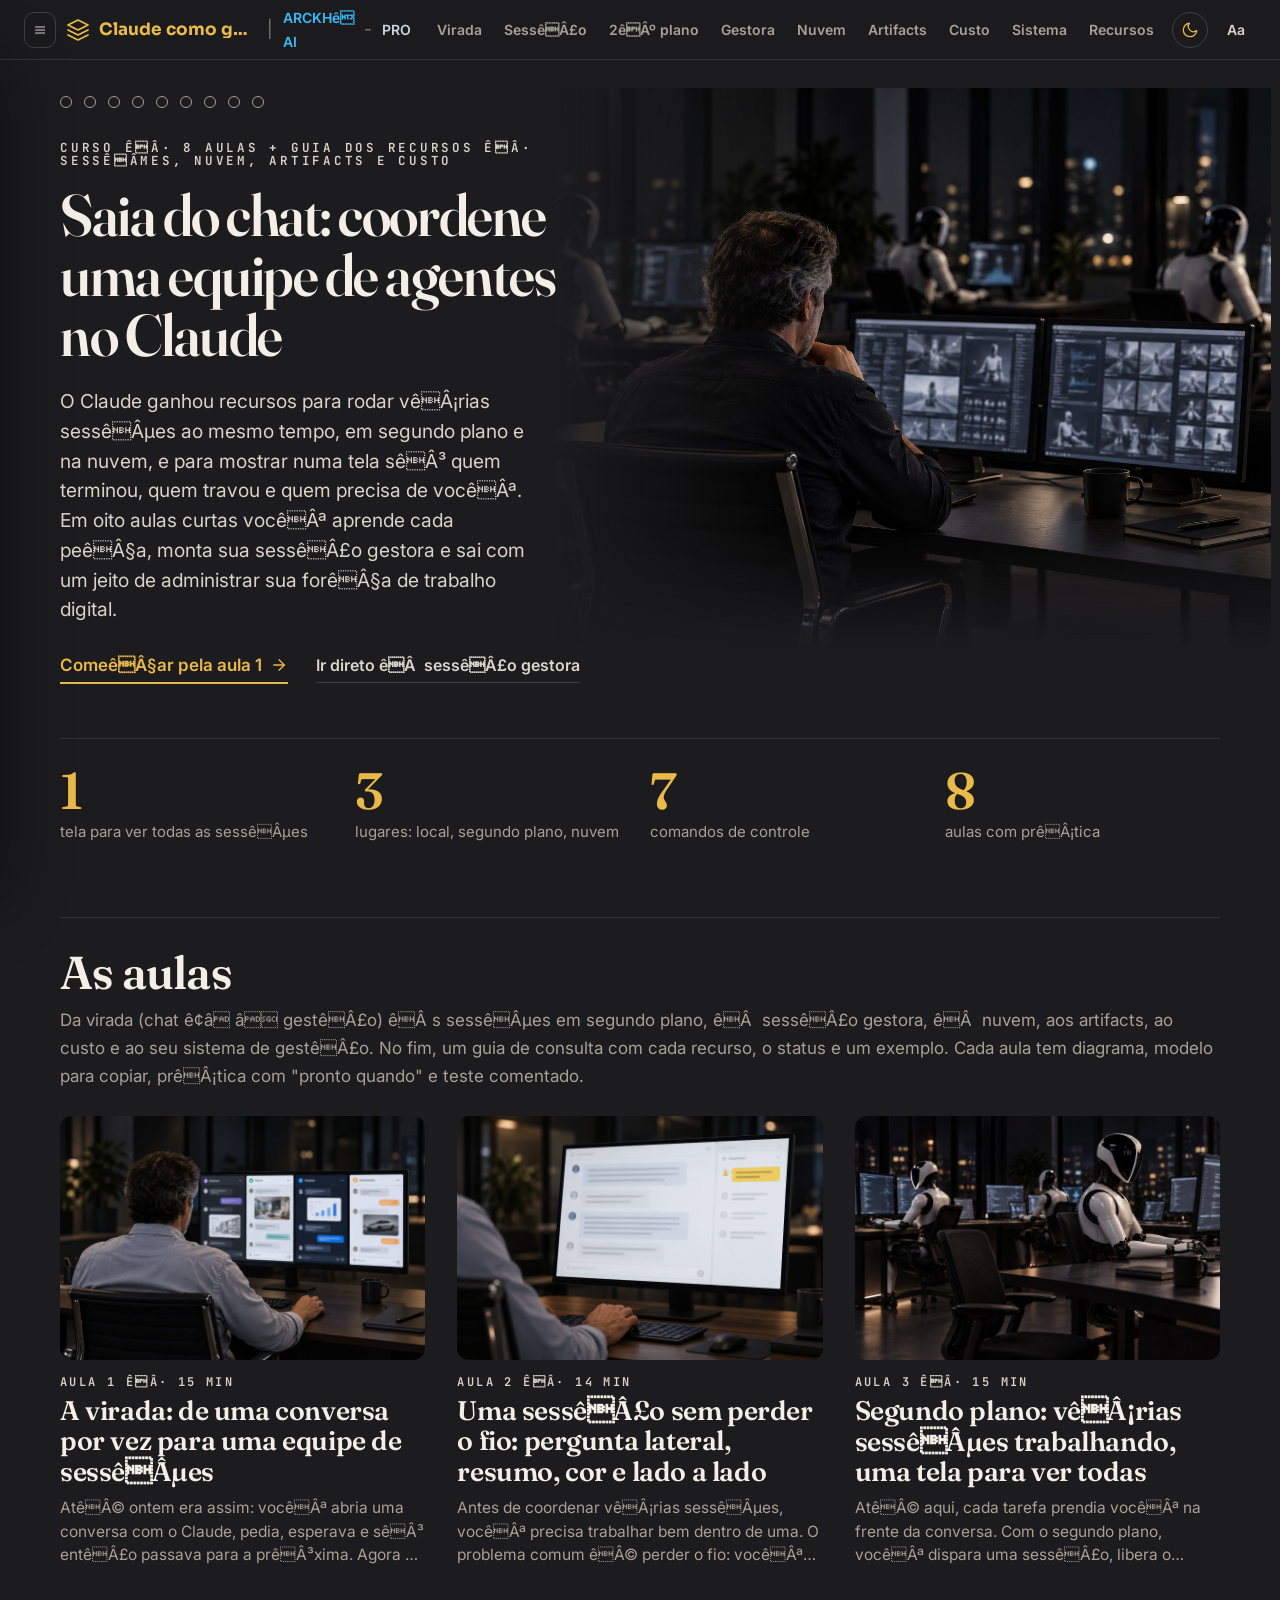
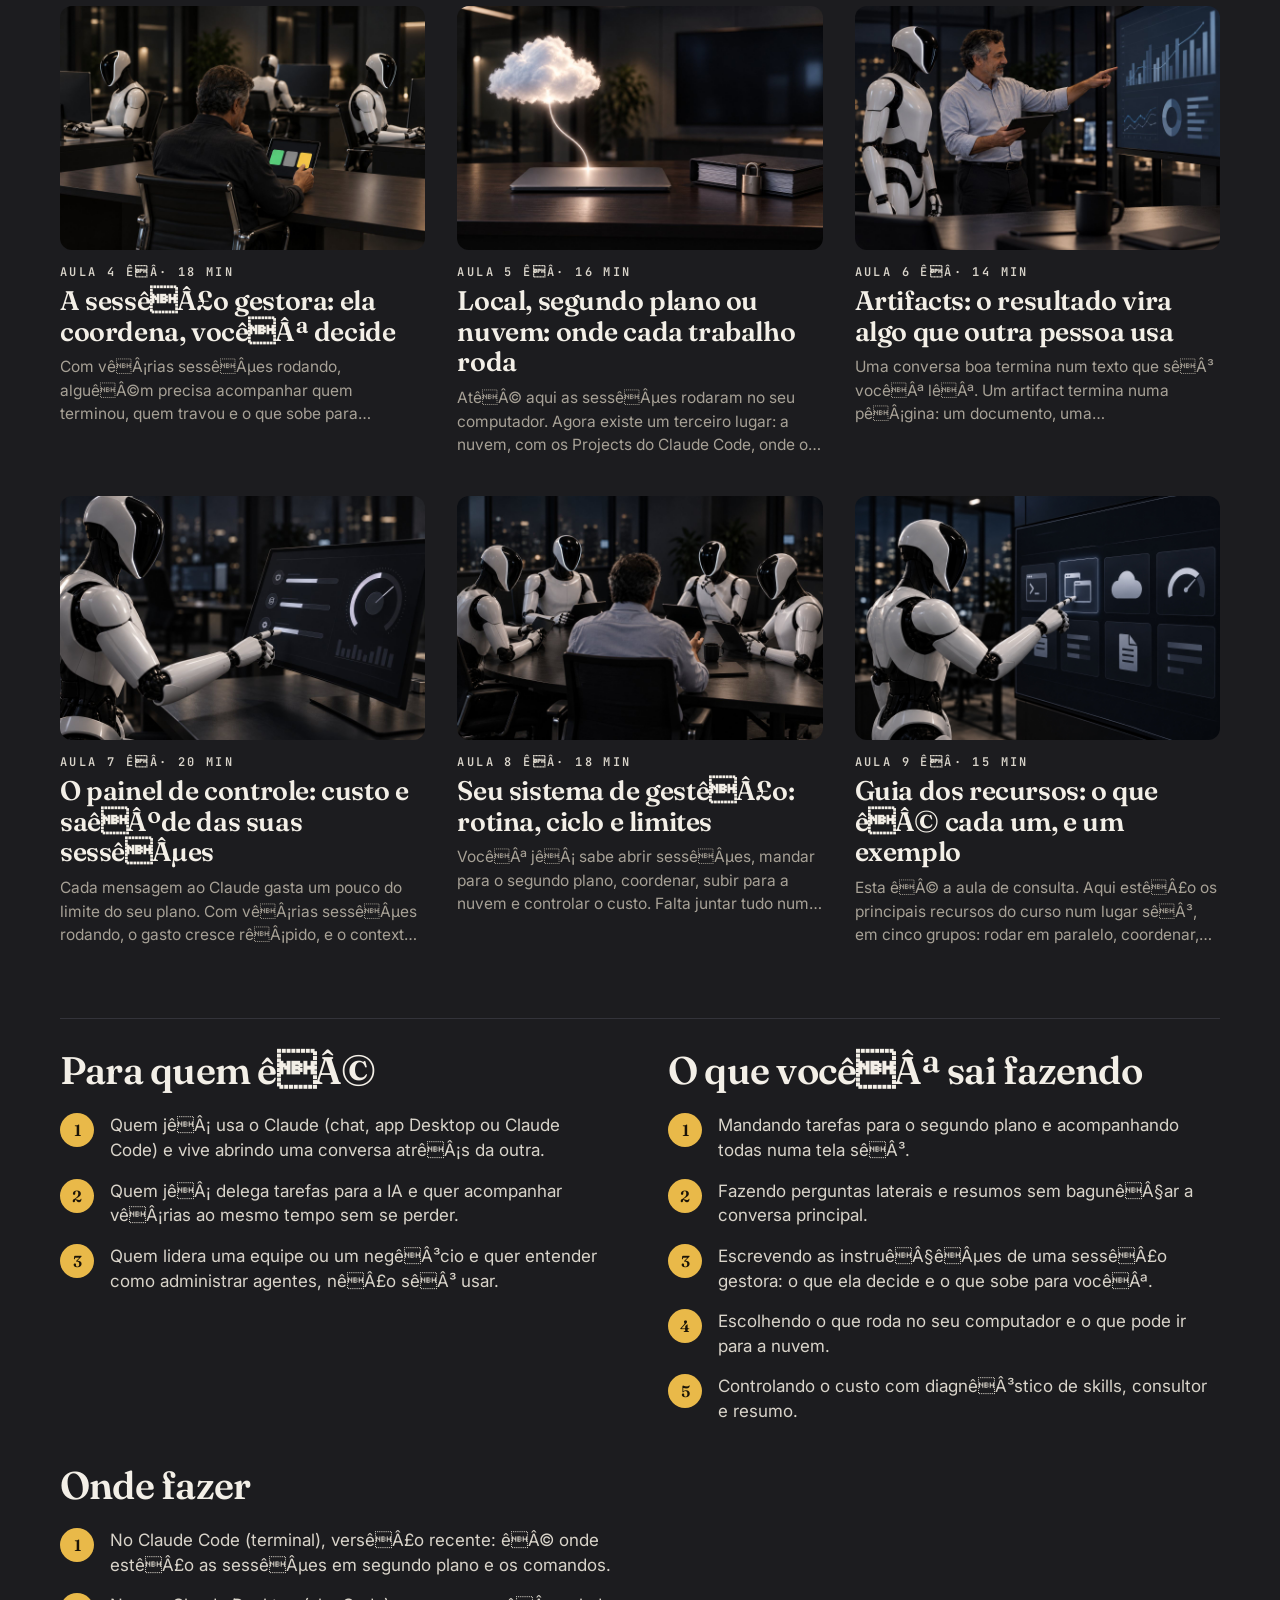
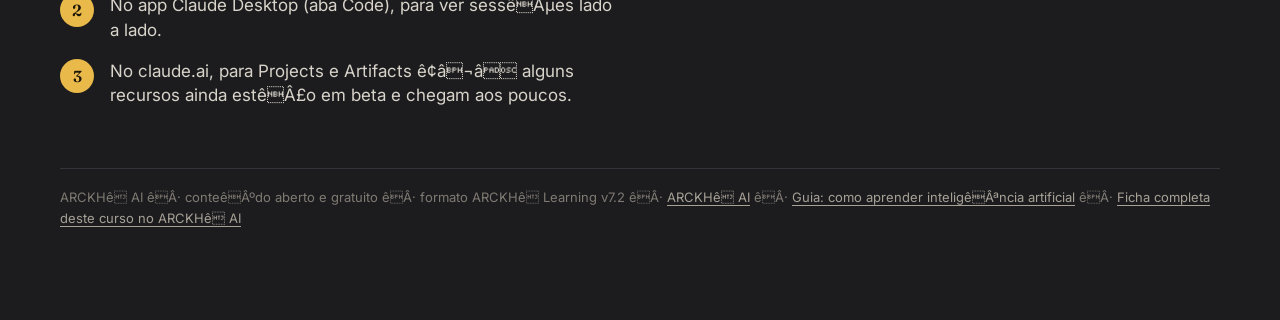
==== commit 72c60092: "fix: corrigir encoding UTF-8 + branding ARCKHÉ" ====
--- a/index.html
+++ b/index.html
@@ -3,10 +3,10 @@
 <head>
 <meta charset="utf-8"/>
 <meta name="viewport" content="width=device-width, initial-scale=1"/>
-<title>Claude como gestor de agentes Â· ARCKHÉ</title>
-<meta name="description" content="O Claude ganhou recursos para rodar vÃ¡rias sessÃµes ao mesmo tempo, em segundo plano e na nuvem, e para mostrar numa tela sÃ³ quem terminou, quem travou e quem precisa de vocÃª. Em oito aulas curtas vocÃª aprende cada peÃ§a, monta sua sessÃ£o gestora e sai com um jeito de administrar sua forÃ§a de trabalho digital."/>
-<meta property="og:title" content="Claude como gestor de agentes Â· ARCKHÉ"/>
-<meta property="og:description" content="O Claude ganhou recursos para rodar vÃ¡rias sessÃµes ao mesmo tempo, em segundo plano e na nuvem, e para mostrar numa tela sÃ³ quem terminou, quem travou e quem precisa de vocÃª. Em oito aulas curtas vocÃª aprende cada peÃ§a, monta sua sessÃ£o gestora e sai com um jeito de administrar sua forÃ§a de trabalho digital."/>
+<title>Claude como gestor de agentes êÂ· ARCKHê</title>
+<meta name="description" content="O Claude ganhou recursos para rodar vêÂ¡rias sessêÂµes ao mesmo tempo, em segundo plano e na nuvem, e para mostrar numa tela sêÂ³ quem terminou, quem travou e quem precisa de vocêÂª. Em oito aulas curtas vocêÂª aprende cada peêÂ§a, monta sua sessêÂ£o gestora e sai com um jeito de administrar sua forêÂ§a de trabalho digital."/>
+<meta property="og:title" content="Claude como gestor de agentes êÂ· ARCKHê"/>
+<meta property="og:description" content="O Claude ganhou recursos para rodar vêÂ¡rias sessêÂµes ao mesmo tempo, em segundo plano e na nuvem, e para mostrar numa tela sêÂ³ quem terminou, quem travou e quem precisa de vocêÂª. Em oito aulas curtas vocêÂª aprende cada peêÂ§a, monta sua sessêÂ£o gestora e sai com um jeito de administrar sua forêÂ§a de trabalho digital."/>
 <meta property="og:image" content="https://linnoff88-dev.github.io/
 <meta name="theme-color" content="#0c0c10"/>
 <link rel="icon" href="assets/img/favicon.svg" type="image/svg+xml"/>
@@ -15,6 +15,6 @@
 <link href="https://fonts.googleapis.com/css2?family=Inter:wght@400;500;600;700&family=JetBrains+Mono:wght@400;600&family=Sora:wght@600;700;800&family=Fraunces:opsz,wght@9..144,500;9..144,600;9..144,700&display=swap" rel="stylesheet"/>
 <link rel="stylesheet" href="assets/v71.css"/>
 <link rel="stylesheet" href="assets/v72.css"/>
-<meta name="generator" content="ARCKHÉ Learning 7.14.23"/>
+<meta name="generator" content="ARCKHê Learning 7.14.23"/>
 <script>try{if(JSON.parse(localStorage.getItem("claude-gestor-de-agentes-v72:tema"))==="papel")document.documentElement.setAttribute("data-tema","papel")}catch(e){}</script>
-</head><body class="inicio" data-curso="claude-gestor-de-agentes-v72" data-total="9" data-total-ex="28"><a class="skip" href="#conteudo">Pular para o conteÃºdo</a><header class="topo"><div class="esq"><button type="button" class="menu-btn" aria-expanded="false" aria-controls="lado"><svg class="ico" viewBox="0 0 24 24" aria-hidden="true"><line x1="3" y1="6" x2="21" y2="6"/><line x1="3" y1="12" x2="21" y2="12"/><line x1="3" y1="18" x2="21" y2="18"/></svg><span class="sr">Aulas</span></button><a class="marca" href="index.html"><svg class="ico" viewBox="0 0 24 24" aria-hidden="true"><polygon points="12 2 2 7 12 12 22 7 12 2"/><polyline points="2 17 12 22 22 17"/><polyline points="2 12 12 17 22 12"/></svg><span>Claude como gestor de agentes</span></a><span class="sep">|</span><a class="club" href="https://ARCKHÉ AI" target="_blank" rel="noopener">ARCKHÉ AI</a><span class="tr">-</span><a class="pro" href="https://ARCKHÉ.pro" target="_blank" rel="noopener">PRO</a></div><nav class="dir" aria-label="Aulas"><a href="aulas/virada/index.html" class="tlink" title="A virada: de uma conversa por vez para uma equipe de sessÃµes"><span class="curto">A1</span><span class="longo">Virada</span></a><a href="aulas/sessao/index.html" class="tlink" title="Uma sessÃ£o sem perder o fio: pergunta lateral, resumo, cor e lado a lado"><span class="curto">A2</span><span class="longo">SessÃ£o</span></a><a href="aulas/segundo-plano/index.html" class="tlink" title="Segundo plano: vÃ¡rias sessÃµes trabalhando, uma tela para ver todas"><span class="curto">A3</span><span class="longo">2Âº plano</span></a><a href="aulas/sessao-gestora/index.html" class="tlink" title="A sessÃ£o gestora: ela coordena, vocÃª decide"><span class="curto">A4</span><span class="longo">Gestora</span></a><a href="aulas/nuvem/index.html" class="tlink" title="Local, segundo plano ou nuvem: onde cada trabalho roda"><span class="curto">A5</span><span class="longo">Nuvem</span></a><a href="aulas/artifacts/index.html" class="tlink" title="Artifacts: o resultado vira algo que outra pessoa usa"><span class="curto">A6</span><span class="longo">Artifacts</span></a><a href="aulas/custo/index.html" class="tlink" title="O painel de controle: custo e saÃºde das suas sessÃµes"><span class="curto">A7</span><span class="longo">Custo</span></a><a href="aulas/sistema/index.html" class="tlink" title="Seu sistema de gestÃ£o: rotina, ciclo e limites"><span class="curto">A8</span><span class="longo">Sistema</span></a><a href="aulas/recursos/index.html" class="tlink" title="Guia dos recursos: o que Ã© cada um, e um exemplo"><span class="curto">A9</span><span class="longo">Recursos</span></a><button type="button" class="tema-btn" title="Trocar tema claro/escuro"><svg class="ico sol" viewBox="0 0 24 24" aria-hidden="true"><circle cx="12" cy="12" r="4"/><path d="M12 2v2M12 20v2M4.9 4.9l1.4 1.4M17.7 17.7l1.4 1.4M2 12h2M20 12h2M4.9 19.1l1.4-1.4M17.7 6.3l1.4-1.4"/></svg><svg class="ico lua" viewBox="0 0 24 24" aria-hidden="true"><path d="M21 12.8A9 9 0 1 1 11.2 3a7 7 0 0 0 9.8 9.8z"/></svg><span class="sr">Trocar tema claro/escuro</span></button><div class="aa"><button type="button" class="aa-btn" aria-expanded="false" aria-controls="aparencia" title="AparÃªncia">Aa</button><div class="aa-pop" id="aparencia" hidden><p>Tema</p><div class="aa-seg"><button type="button" data-tema="escuro">Escuro</button><button type="button" data-tema="papel">Papel claro</button></div><p style="margin-top:12px">Tamanho do texto</p><div class="aa-seg"><button type="button" data-escala="0.9">Aâˆ’</button><button type="button" data-escala="1">A</button><button type="button" data-escala="1.12">A+</button></div></div></div></nav></header><div class="casca"><aside class="lado" id="lado" aria-label="Aulas"><a class="voltar" href="https://ARCKHÉ AI/"><svg class="ico" viewBox="0 0 24 24" aria-hidden="true"><line x1="19" y1="12" x2="5" y2="12"/><polyline points="12 19 5 12 12 5"/></svg>ARCKHÉ AI</a><p class="curso-nome">Claude como gestor de agentes</p><p class="curso-sub">De uma conversa a uma equipe de sessÃµes</p><div class="ind"><span class="ind-rot">Estudo (aulas)</span><span class="prog-txt"><span data-pct>0</span>%</span></div><div class="prog" aria-hidden="true"><i></i></div><div class="ind"><span class="ind-rot">PrÃ¡tica declarada</span><span class="prog-txt"><span data-prat>0</span>/28</span></div><div class="prog pratica" aria-hidden="true"><i></i></div><p class="ind-nota">PrÃ¡tica = exercÃ­cios que vocÃª marcou como feitos. A comprovaÃ§Ã£o vem na prova da certificaÃ§Ã£o.</p><ol class="lista-aulas"><li><a href="aulas/virada/index.html" data-slug="virada" class=""><span class="st" aria-hidden="true"></span><span>1. Da conversa Ã  gestÃ£o<small>15 min</small></span></a></li><li><a href="aulas/sessao/index.html" data-slug="sessao" class=""><span class="st" aria-hidden="true"></span><span>2. Uma sessÃ£o sem perder o fio<small>14 min</small></span></a></li><li><a href="aulas/segundo-plano/index.html" data-slug="segundo-plano" class=""><span class="st" aria-hidden="true"></span><span>3. SessÃµes em 2Âº plano<small>15 min</small></span></a></li><li><a href="aulas/sessao-gestora/index.html" data-slug="sessao-gestora" class=""><span class="st" aria-hidden="true"></span><span>4. SessÃ£o gestora<small>18 min</small></span></a></li><li><a href="aulas/nuvem/index.html" data-slug="nuvem" class=""><span class="st" aria-hidden="true"></span><span>5. Onde cada trabalho roda<small>16 min</small></span></a></li><li><a href="aulas/artifacts/index.html" data-slug="artifacts" class=""><span class="st" aria-hidden="true"></span><span>6. Do resultado ao link<small>14 min</small></span></a></li><li><a href="aulas/custo/index.html" data-slug="custo" class=""><span class="st" aria-hidden="true"></span><span>7. Custo e saÃºde<small>20 min</small></span></a></li><li><a href="aulas/sistema/index.html" data-slug="sistema" class=""><span class="st" aria-hidden="true"></span><span>8. Seu sistema<small>18 min</small></span></a></li><li><a href="aulas/recursos/index.html" data-slug="recursos" class=""><span class="st" aria-hidden="true"></span><span>9. Guia dos recursos<small>15 min</small></span></a></li></ol><div class="estudo"><p class="es-tit">Seu estudo</p><details class="es-bloco" data-es="desempenho"><summary><svg class="ico" viewBox="0 0 24 24" aria-hidden="true"><line x1="18" y1="20" x2="18" y2="10"/><line x1="12" y1="20" x2="12" y2="4"/><line x1="6" y1="20" x2="6" y2="14"/></svg><span>Desempenho nos testes</span><span class="es-cont" data-es-cont="desempenho"></span></summary><div class="es-corpo" data-es-corpo="desempenho"></div></details><details class="es-bloco" data-es="notas"><summary><svg class="ico" viewBox="0 0 24 24" aria-hidden="true"><path d="M12 20h9"/><path d="M16.5 3.5a2.1 2.1 0 0 1 3 3L7 19l-4 1 1-4z"/></svg><span>Minhas anotaÃ§Ãµes</span><span class="es-cont" data-es-cont="notas"></span></summary><div class="es-corpo" data-es-corpo="notas"></div></details><details class="es-bloco" data-es="dados"><summary><svg class="ico" viewBox="0 0 24 24" aria-hidden="true"><ellipse cx="12" cy="5" rx="8" ry="3"/><path d="M4 5v14c0 1.7 3.6 3 8 3s8-1.3 8-3V5"/><path d="M4 12c0 1.7 3.6 3 8 3s8-1.3 8-3"/></svg><span>Copiar meus dados</span><span class="es-cont" data-es-cont="dados"></span></summary><div class="es-corpo" data-es-corpo="dados"><p class="es-exp">Seu progresso, suas anotaÃ§Ãµes e as notas dos testes ficam sÃ³ neste navegador. Baixe uma cÃ³pia (.json) para guardar ou para continuar em outro computador ou navegador; lÃ¡, carregue a cÃ³pia. Carregar soma com o que jÃ¡ existe e nÃ£o apaga nada.</p><div class="es-acoes"><button type="button" class="es-btn es-exportar"><svg class="ico" viewBox="0 0 24 24" aria-hidden="true"><path d="M21 15v4a2 2 0 0 1-2 2H5a2 2 0 0 1-2-2v-4"/><polyline points="7 10 12 15 17 10"/><line x1="12" y1="15" x2="12" y2="3"/></svg>Baixar cÃ³pia</button><label class="es-btn es-importar"><svg class="ico" viewBox="0 0 24 24" aria-hidden="true"><path d="M21 15v4a2 2 0 0 1-2 2H5a2 2 0 0 1-2-2v-4"/><polyline points="17 8 12 3 7 8"/><line x1="12" y1="3" x2="12" y2="15"/></svg>Carregar cÃ³pia<input type="file" class="sr" accept=".json,application/json"/></label></div><p class="es-msg" aria-live="polite"></p></div></details></div><script type="application/json" id="estudo-dados">{"txt": {"titulo": "Seu estudo", "continuar": "Continuar de onde parei", "comecar": "ComeÃ§ar pela aula 1", "cta_continuar": "Continuar a aula {n}", "hoje": "hoje", "ontem": "ontem", "ha_dias": "hÃ¡ {n} dias", "desempenho": "Desempenho nos testes", "notas": "Minhas anotaÃ§Ãµes", "dados": "Copiar meus dados", "sem_testes": "Nenhum teste feito ainda. O teste fica no fim de cada aula.", "nao_fez": "teste ainda nÃ£o feito", "ultimo": "Ãšltimo", "melhor": "Melhor", "tentativas": "tentativas", "tentativa": "tentativa", "tudo_certo": "Acertou tudo no Ãºltimo teste.", "rever": "Para rever", "resposta": "Resposta certa:", "ir_teste": "Refazer o teste", "sem_notas": "Nenhuma anotaÃ§Ã£o ainda. Na aula, selecione um trecho do texto e toque em Marcar ou Anotar.", "so_marcado": "(sÃ³ marcado)", "marcar": "Marcar", "anotar": "Anotar", "salvar": "Salvar", "apagar": "Apagar marca", "fechar": "Fechar", "nota_ph": "Escreva sua anotaÃ§Ã£o sobre este trechoâ€¦", "um_bloco": "Marque dentro de um parÃ¡grafo sÃ³.", "nao_marca": "Este trecho nÃ£o pode ser marcado.", "dados_exp": "Seu progresso, suas anotaÃ§Ãµes e as notas dos testes ficam sÃ³ neste navegador. Baixe uma cÃ³pia (.json) para guardar ou para continuar em outro computador ou navegador; lÃ¡, carregue a cÃ³pia. Carregar soma com o que jÃ¡ existe e nÃ£o apaga nada.", "exportar": "Baixar cÃ³pia", "importar": "Carregar cÃ³pia", "import_ok": "CÃ³pia carregada ({n} itens). Atualizando a pÃ¡ginaâ€¦", "import_erro": "Arquivo nÃ£o reconhecido. Nada foi alterado.", "import_outro": "Esta cÃ³pia Ã© de outro curso. Nada foi alterado.", "export_ok": "CÃ³pia baixada."}, "aulas": [{"slug": "virada", "num": 1, "t": "Da conversa Ã  gestÃ£o", "quiz": {"sec": "s9", "perguntas": [{"p": "O que muda no seu papel quando vocÃª passa do agente para a gestÃ£o de agentes?", "certa": "VocÃª coordena vÃ¡rias sessÃµes e entra sÃ³ nas decisÃµes."}, {"p": "O que Ã© uma sessÃ£o, no sentido deste curso?", "certa": "Uma conversa do Claude com o seu prÃ³prio histÃ³rico, independente das outras."}, {"p": "A Ana quer ver numa tela sÃ³ quais sessÃµes terminaram e qual estÃ¡ esperando por ela. Em que grupo isso estÃ¡?", "certa": "Ver, com a agent view."}, {"p": "Qual destes recursos estÃ¡ marcado como experimental e vem desligado por padrÃ£o?", "certa": "Agent teams."}, {"p": "Rodar vÃ¡rias sessÃµes ao mesmo tempo jÃ¡ Ã© uma plataforma completa de gestÃ£o de agentes?", "certa": "NÃ£o: permissÃµes, custo, filas, mÃ©tricas e recuperaÃ§Ã£o de falhas ainda sÃ£o montados por vocÃª."}]}}, {"slug": "sessao", "num": 2, "t": "Uma sessÃ£o sem perder o fio", "quiz": {"sec": "s6", "perguntas": [{"p": "No meio de uma tarefa, vocÃª quer tirar uma dÃºvida rÃ¡pida sem desviar a conversa. O que usar?", "certa": "/btw seguido da pergunta."}, {"p": "VocÃª pergunta com /btw: \"pesquise na internet o preÃ§o do concorrente\". O que acontece?", "certa": "Ele nÃ£o pesquisa: o /btw responde sÃ³ com o que a sessÃ£o jÃ¡ tem, sem ferramentas."}, {"p": "Para que serve o /recap?", "certa": "Dar um resumo de uma linha do que a sessÃ£o fez, na hora."}, {"p": "No app Desktop, como abrir uma segunda sessÃ£o lado a lado com a atual?", "certa": "Alt+clique (Option no Mac) na sessÃ£o da barra lateral."}, {"p": "Por que dar uma cor a cada sessÃ£o com /color?", "certa": "Para reconhecer a sessÃ£o de relance, inclusive na agent view."}]}}, {"slug": "segundo-plano", "num": 3, "t": "SessÃµes em 2Âº plano", "quiz": {"sec": "s7", "perguntas": [{"p": "VocÃª quer que o Claude resuma um relatÃ³rio enquanto vocÃª faz outra coisa. Qual comando?", "certa": "claude --bg \"Resuma o relatÃ³rio\""}, {"p": "Na agent view, em que grupo aparece a sessÃ£o que estÃ¡ esperando vocÃª responder?", "certa": "Needs input"}, {"p": "VocÃª fechou o terminal com duas sessÃµes em segundo plano. O que acontece?", "certa": "Continuam rodando, com o computador ligado."}, {"p": "Como ver sÃ³ as sessÃµes que estÃ£o esperando por vocÃª?", "certa": "Digitar s:blocked na caixa da agent view."}, {"p": "Uma sessÃ£o em segundo plano criou trÃªs subagentes por dentro. Quantas linhas novas aparecem na agent view?", "certa": "Nenhuma alÃ©m da prÃ³pria sessÃ£o."}]}}, {"slug": "sessao-gestora", "num": 4, "t": "SessÃ£o gestora", "quiz": {"sec": "s8", "perguntas": [{"p": "O que Ã© a sessÃ£o gestora neste curso?", "certa": "Um papel: acompanhar as sessÃµes, resolver o pequeno e subir o grande."}, {"p": "Qual caminho roda as tarefas sem o seu computador ligado?", "certa": "Projects, com threads na nuvem."}, {"p": "VocÃª usa sÃ³ o app Desktop, sem terminal. Como saber qual sessÃ£o estÃ¡ esperando por vocÃª?", "certa": "Perguntar numa sessÃ£o da aba Code, em linguagem simples."}, {"p": "A gestora da Ana pergunta se pode mandar o relatÃ³rio pronto direto para a padaria. Pelas instruÃ§Ãµes da Ana, o que acontece?", "certa": "Espera o OK da Ana."}, {"p": "Por que o status vem em trÃªs estados (concluÃ­do, bloqueado, precisa de vocÃª)?", "certa": "Para vocÃª bater o olho e agir sÃ³ no que precisa de vocÃª."}]}}, {"slug": "nuvem", "num": 5, "t": "Onde cada trabalho roda", "quiz": {"sec": "s7", "perguntas": [{"p": "VocÃª desliga o notebook e vai embora. Qual trabalho continua andando?", "certa": "A thread de um projeto rodando na nuvem."}, {"p": "A Ana vai fazer o relatÃ³rio semanal da padaria com as vendas da semana. Pela regra do curso, onde isso roda?", "certa": "No computador dela: local ou em segundo plano."}, {"p": "O que vocÃª escreve nas instruÃ§Ãµes do projeto?", "certa": "Para que serve, onde trabalhar, como conferir, o que fazer se faltar algo e o que precisa do seu OK."}, {"p": "VocÃª abre a barra lateral e nÃ£o encontra os Projects. O que isso quer dizer?", "certa": "A beta libera aos poucos: entre na lista de espera."}, {"p": "Uma thread do projeto precisa de um arquivo que vocÃª nÃ£o quer guardar na nuvem. O que fazer?", "certa": "Pedir que ela rode no seu computador (Work locally), ligado e acordado."}]}}, {"slug": "artifacts", "num": 6, "t": "Do resultado ao link", "quiz": {"sec": "s7", "perguntas": [{"p": "VocÃª terminou o painel e quer que a equipe veja. Qual Ã© o caminho?", "certa": "BotÃ£o Share e escolher o acesso; depois copiar o link."}, {"p": "A Ana compartilhou um painel novo pelo botÃ£o Share com a dona da padaria. O que a dona precisa para abrir?", "certa": "Entrar com uma conta Claude."}, {"p": "Quais tipos de artifact ainda estÃ£o em beta?", "certa": "PainÃ©is e Motion."}, {"p": "A Ana vai mostrar Ã  dona da padaria, numa reuniÃ£o, o resultado do mÃªs em 6 telas. Qual tipo serve melhor?", "certa": "ApresentaÃ§Ã£o (Slides)."}, {"p": "O que Ã© a IA embutida num artifact?", "certa": "Perguntas em linguagem natural feitas dentro da prÃ³pria pÃ¡gina."}]}}, {"slug": "custo", "num": 7, "t": "Custo e saÃºde", "quiz": {"sec": "s10", "perguntas": [{"p": "Por que trÃªs sessÃµes abertas ao mesmo tempo gastam mais do que uma?", "certa": "Porque cada sessÃ£o tem o prÃ³prio contexto, lido a cada mensagem."}, {"p": "Qual comando mostra quanto do limite do plano vocÃª jÃ¡ usou?", "certa": "/usage, com o custo da sessÃ£o e o uso do plano."}, {"p": "Ana tem uma sessÃ£o que sÃ³ gera legendas de foto. O que fazer com o /advisor nela?", "certa": "Deixar desligado: modelo forte Ã© para decisÃµes grandes."}, {"p": "Antes de instalar um mod, o que fazer?", "certa": "Rodar claude plugin validate e ler os eventos e o que ele pede."}, {"p": "VocÃª rodou /skill-doctor e o relatÃ³rio veio vazio. O que isso quer dizer?", "certa": "Que vocÃª nÃ£o tem skill instalada, e estÃ¡ tudo bem."}]}}, {"slug": "sistema", "num": 8, "t": "Seu sistema", "quiz": {"sec": "s8", "perguntas": [{"p": "Qual a ordem do ciclo antes de dar uma entrega como pronta?", "certa": "Observar, criticar, otimizar e validar, nessa ordem."}, {"p": "De manhÃ£, como Ana vÃª sÃ³ as sessÃµes que esperam por ela?", "certa": "Na agent view, digita s:blocked na caixa de filtro."}, {"p": "Qual destas Ã© uma regra de pronto que dÃ¡ para conferir?", "certa": "Cada post cita o horÃ¡rio, e a clÃ­nica aprova."}, {"p": "Gerenciar vÃ¡rias sessÃµes Ã© o mesmo que ter uma plataforma completa de gestÃ£o de agentes?", "certa": "NÃ£o: faltam peÃ§as como permissÃµes, filas e auditoria."}, {"p": "Por que registrar uma linha por entrega?", "certa": "Para saber, depois, quem fez o quÃª e o que vocÃª mudou."}]}}, {"slug": "recursos", "num": 9, "t": "Guia dos recursos", "quiz": {"sec": "s9", "perguntas": [{"p": "Ana quer ver, numa tela sÃ³, qual das trÃªs sessÃµes em segundo plano estÃ¡ esperando por ela. O que ela usa?", "certa": "claude agents, que mostra todas as sessÃµes e quem estÃ¡ em Needs input."}, {"p": "Ana vai viajar e quer que os posts da clÃ­nica continuem sendo feitos com o computador dela desligado. Qual recurso serve?", "certa": "Uma thread de um projeto no Projects, rodando na nuvem."}, {"p": "Qual destes recursos Ã© experimental e vem desligado?", "certa": "Agent teams."}, {"p": "Ana baixou um mod e quer saber o que ele faz sozinho antes de instalar. Qual comando ela roda?", "certa": "claude plugin validate ./pasta-do-mod"}]}}]}</script><div class="lado-card">Ideia central<b>VocÃª deixa de conversar e passa a coordenar</b>VÃ¡rias sessÃµes trabalhando, uma visÃ£o que mostra quem precisa de vocÃª, e as suas decisÃµes no centro.<br/><a href="https://linnoff88-dev.github.io/ target="_blank" rel="noopener">Ir para a sessÃ£o gestora â†’</a></div></aside><main class="principal" id="conteudo"><div class="miolo"><div class="aula-hero com-img ini-hero"><div class="ah-txt"><nav class="pontos" aria-label="Aulas"><a href="aulas/virada/index.html" class="pt" data-slug="virada" title="A virada: de uma conversa por vez para uma equipe de sessÃµes"><span class="sr">A virada: de uma conversa por vez para uma equipe de sessÃµes</span></a><a href="aulas/sessao/index.html" class="pt" data-slug="sessao" title="Uma sessÃ£o sem perder o fio: pergunta lateral, resumo, cor e lado a lado"><span class="sr">Uma sessÃ£o sem perder o fio: pergunta lateral, resumo, cor e lado a lado</span></a><a href="aulas/segundo-plano/index.html" class="pt" data-slug="segundo-plano" title="Segundo plano: vÃ¡rias sessÃµes trabalhando, uma tela para ver todas"><span class="sr">Segundo plano: vÃ¡rias sessÃµes trabalhando, uma tela para ver todas</span></a><a href="aulas/sessao-gestora/index.html" class="pt" data-slug="sessao-gestora" title="A sessÃ£o gestora: ela coordena, vocÃª decide"><span class="sr">A sessÃ£o gestora: ela coordena, vocÃª decide</span></a><a href="aulas/nuvem/index.html" class="pt" data-slug="nuvem" title="Local, segundo plano ou nuvem: onde cada trabalho roda"><span class="sr">Local, segundo plano ou nuvem: onde cada trabalho roda</span></a><a href="aulas/artifacts/index.html" class="pt" data-slug="artifacts" title="Artifacts: o resultado vira algo que outra pessoa usa"><span class="sr">Artifacts: o resultado vira algo que outra pessoa usa</span></a><a href="aulas/custo/index.html" class="pt" data-slug="custo" title="O painel de controle: custo e saÃºde das suas sessÃµes"><span class="sr">O painel de controle: custo e saÃºde das suas sessÃµes</span></a><a href="aulas/sistema/index.html" class="pt" data-slug="sistema" title="Seu sistema de gestÃ£o: rotina, ciclo e limites"><span class="sr">Seu sistema de gestÃ£o: rotina, ciclo e limites</span></a><a href="aulas/recursos/index.html" class="pt" data-slug="recursos" title="Guia dos recursos: o que Ã© cada um, e um exemplo"><span class="sr">Guia dos recursos: o que Ã© cada um, e um exemplo</span></a></nav><p class="kicker">Curso Â· 8 aulas + guia dos recursos Â· sessÃµes, nuvem, artifacts e custo</p><h1>Saia do chat: coordene uma equipe de agentes no Claude</h1><p class="lead">O Claude ganhou recursos para rodar vÃ¡rias sessÃµes ao mesmo tempo, em segundo plano e na nuvem, e para mostrar numa tela sÃ³ quem terminou, quem travou e quem precisa de vocÃª. Em oito aulas curtas vocÃª aprende cada peÃ§a, monta sua sessÃ£o gestora e sai com um jeito de administrar sua forÃ§a de trabalho digital.</p><div class="ini-acoes"><a class="comecar" href="aulas/virada/index.html">ComeÃ§ar pela aula 1 <svg class="ico" viewBox="0 0 24 24" aria-hidden="true"><line x1="5" y1="12" x2="19" y2="12"/><polyline points="12 5 19 12 12 19"/></svg></a><a class="ini-link" href="aulas/sessao-gestora/">Ir direto Ã  sessÃ£o gestora</a></div></div><figure class="ah-img"><img src="assets/img/hero/inicio.jpg" alt="EscritÃ³rio escuro Ã  noite: um notebook com vÃ¡rias janelas lado a lado e, ao fundo, robÃ´s humanoides trabalhando em mesas separadas." width="1536" height="1024"/></figure></div><ul class="ini-num"><li><b>1</b><span>tela para ver todas as sessÃµes</span></li><li><b>3</b><span>lugares: local, segundo plano, nuvem</span></li><li><b>7</b><span>comandos de controle</span></li><li><b>8</b><span>aulas com prÃ¡tica</span></li></ul><section class="secao" id="aulas"><div class="sec-cab"><div><h2>As aulas</h2><p>Da virada (chat â†’ gestÃ£o) Ã s sessÃµes em segundo plano, Ã  sessÃ£o gestora, Ã  nuvem, aos artifacts, ao custo e ao seu sistema de gestÃ£o. No fim, um guia de consulta com cada recurso, o status e um exemplo. Cada aula tem diagrama, modelo para copiar, prÃ¡tica com "pronto quando" e teste comentado.</p></div></div><ol class="ini-aulas"><li><a class="ini-aula" data-slug="virada" href="aulas/virada/index.html"><span class="ia-img"><img src="assets/img/hero/virada.jpg" alt="" loading="lazy" width="1536" height="1024"/></span><span class="ia-txt"><span class="kicker">Aula 1 Â· 15 min<span class="ia-ok" aria-hidden="true"><svg class="ico" viewBox="0 0 24 24" aria-hidden="true"><path d="M22 11.1V12a10 10 0 1 1-5.9-9.1"/><polyline points="22 4 12 14 9 11"/></svg></span></span><span class="ia-t">A virada: de uma conversa por vez para uma equipe de sessÃµes</span><span class="ia-l">AtÃ© ontem era assim: vocÃª abria uma conversa com o Claude, pedia, esperava e sÃ³ entÃ£o passava para a prÃ³xima. Agora o Claude roda vÃ¡rias sessÃµes ao mesmo tempo, em segundo plano e na nuvem, e mostra numa tela sÃ³ quem terminou e quem precisa de vocÃª. O seu papel muda: de quem pede para quem coordena. Esta aula mostra essa virada e onde entra cada recurso novo.</span></span></a></li><li><a class="ini-aula" data-slug="sessao" href="aulas/sessao/index.html"><span class="ia-img"><img src="assets/img/hero/sessao.jpg" alt="" loading="lazy" width="1536" height="1024"/></span><span class="ia-txt"><span class="kicker">Aula 2 Â· 14 min<span class="ia-ok" aria-hidden="true"><svg class="ico" viewBox="0 0 24 24" aria-hidden="true"><path d="M22 11.1V12a10 10 0 1 1-5.9-9.1"/><polyline points="22 4 12 14 9 11"/></svg></span></span><span class="ia-t">Uma sessÃ£o sem perder o fio: pergunta lateral, resumo, cor e lado a lado</span><span class="ia-l">Antes de coordenar vÃ¡rias sessÃµes, vocÃª precisa trabalhar bem dentro de uma. O problema comum Ã© perder o fio: vocÃª interrompe a tarefa com uma dÃºvida, a conversa desvia e, uma hora depois, ninguÃ©m lembra onde parou. Quatro recursos pequenos resolvem isso: uma pergunta de lado, um resumo de uma linha, uma cor para reconhecer a sessÃ£o e duas sessÃµes lado a lado.</span></span></a></li><li><a class="ini-aula" data-slug="segundo-plano" href="aulas/segundo-plano/index.html"><span class="ia-img"><img src="assets/img/hero/segundo-plano.jpg" alt="" loading="lazy" width="1536" height="1024"/></span><span class="ia-txt"><span class="kicker">Aula 3 Â· 15 min<span class="ia-ok" aria-hidden="true"><svg class="ico" viewBox="0 0 24 24" aria-hidden="true"><path d="M22 11.1V12a10 10 0 1 1-5.9-9.1"/><polyline points="22 4 12 14 9 11"/></svg></span></span><span class="ia-t">Segundo plano: vÃ¡rias sessÃµes trabalhando, uma tela para ver todas</span><span class="ia-l">AtÃ© aqui, cada tarefa prendia vocÃª na frente da conversa. Com o segundo plano, vocÃª dispara uma sessÃ£o, libera o terminal e ela segue trabalhando. A agent view junta todas numa tela sÃ³ e pÃµe no topo as que precisam de vocÃª. Nesta aula vocÃª manda duas tarefas leves para o segundo plano e aprende a entrar, espiar e parar cada uma.</span></span></a></li><li><a class="ini-aula" data-slug="sessao-gestora" href="aulas/sessao-gestora/index.html"><span class="ia-img"><img src="assets/img/hero/sessao-gestora.jpg" alt="" loading="lazy" width="1536" height="1024"/></span><span class="ia-txt"><span class="kicker">Aula 4 Â· 18 min<span class="ia-ok" aria-hidden="true"><svg class="ico" viewBox="0 0 24 24" aria-hidden="true"><path d="M22 11.1V12a10 10 0 1 1-5.9-9.1"/><polyline points="22 4 12 14 9 11"/></svg></span></span><span class="ia-t">A sessÃ£o gestora: ela coordena, vocÃª decide</span><span class="ia-l">Com vÃ¡rias sessÃµes rodando, alguÃ©m precisa acompanhar quem terminou, quem travou e o que sobe para vocÃª. O curso chama esse papel de sessÃ£o gestora. NÃ£o Ã© um botÃ£o do Claude: Ã© um jeito de trabalhar, montado com recursos oficiais. Nesta aula vocÃª escreve as instruÃ§Ãµes da sua gestora e treina o que ela resolve sozinha e o que traz para vocÃª.</span></span></a></li><li><a class="ini-aula" data-slug="nuvem" href="aulas/nuvem/index.html"><span class="ia-img"><img src="assets/img/hero/nuvem.jpg" alt="" loading="lazy" width="1536" height="1024"/></span><span class="ia-txt"><span class="kicker">Aula 5 Â· 16 min<span class="ia-ok" aria-hidden="true"><svg class="ico" viewBox="0 0 24 24" aria-hidden="true"><path d="M22 11.1V12a10 10 0 1 1-5.9-9.1"/><polyline points="22 4 12 14 9 11"/></svg></span></span><span class="ia-t">Local, segundo plano ou nuvem: onde cada trabalho roda</span><span class="ia-l">AtÃ© aqui as sessÃµes rodaram no seu computador. Agora existe um terceiro lugar: a nuvem, com os Projects do Claude Code, onde o trabalho anda mesmo com o notebook desligado. Cada lugar cobra um preÃ§o: mÃ¡quina ligada de um lado, arquivos da empresa guardados fora de casa do outro. Nesta aula vocÃª decide onde cada trabalho roda e o que nunca entra numa sessÃ£o sem vocÃª decidir.</span></span></a></li><li><a class="ini-aula" data-slug="artifacts" href="aulas/artifacts/index.html"><span class="ia-img"><img src="assets/img/hero/artifacts.jpg" alt="" loading="lazy" width="1536" height="1024"/></span><span class="ia-txt"><span class="kicker">Aula 6 Â· 14 min<span class="ia-ok" aria-hidden="true"><svg class="ico" viewBox="0 0 24 24" aria-hidden="true"><path d="M22 11.1V12a10 10 0 1 1-5.9-9.1"/><polyline points="22 4 12 14 9 11"/></svg></span></span><span class="ia-t">Artifacts: o resultado vira algo que outra pessoa usa</span><span class="ia-l">Uma conversa boa termina num texto que sÃ³ vocÃª lÃª. Um artifact termina numa pÃ¡gina: um documento, uma apresentaÃ§Ã£o, um design ou um painel que abre num link. No claude.ai, ele nasce privado, vocÃª decide com quem compartilhar, e ele pode atÃ© responder perguntas de quem abre. Ã‰ assim que o trabalho das suas sessÃµes chega ao cliente e Ã  equipe.</span></span></a></li><li><a class="ini-aula" data-slug="custo" href="aulas/custo/index.html"><span class="ia-img"><img src="assets/img/hero/custo.jpg" alt="" loading="lazy" width="1536" height="1024"/></span><span class="ia-txt"><span class="kicker">Aula 7 Â· 20 min<span class="ia-ok" aria-hidden="true"><svg class="ico" viewBox="0 0 24 24" aria-hidden="true"><path d="M22 11.1V12a10 10 0 1 1-5.9-9.1"/><polyline points="22 4 12 14 9 11"/></svg></span></span><span class="ia-t">O painel de controle: custo e saÃºde das suas sessÃµes</span><span class="ia-l">Cada mensagem ao Claude gasta um pouco do limite do seu plano. Com vÃ¡rias sessÃµes rodando, o gasto cresce rÃ¡pido, e o contexto enche de coisa que nem Ã© usada. Nesta aula vocÃª entende o que Ã© custo aqui, aprende a medir com /usage e /context e monta um painel de controle simples para manter tudo leve e Ã  vista.</span></span></a></li><li><a class="ini-aula" data-slug="sistema" href="aulas/sistema/index.html"><span class="ia-img"><img src="assets/img/hero/sistema.jpg" alt="" loading="lazy" width="1536" height="1024"/></span><span class="ia-txt"><span class="kicker">Aula 8 Â· 18 min<span class="ia-ok" aria-hidden="true"><svg class="ico" viewBox="0 0 24 24" aria-hidden="true"><path d="M22 11.1V12a10 10 0 1 1-5.9-9.1"/><polyline points="22 4 12 14 9 11"/></svg></span></span><span class="ia-t">Seu sistema de gestÃ£o: rotina, ciclo e limites</span><span class="ia-l">VocÃª jÃ¡ sabe abrir sessÃµes, mandar para o segundo plano, coordenar, subir para a nuvem e controlar o custo. Falta juntar tudo num jeito de trabalhar que se repete todo dia. Nesta aula vocÃª monta o seu manual de gestÃ£o em uma pÃ¡gina e vÃª, com honestidade, o que ainda falta para isso virar uma plataforma completa.</span></span></a></li><li><a class="ini-aula" data-slug="recursos" href="aulas/recursos/index.html"><span class="ia-img"><img src="assets/img/hero/recursos.jpg" alt="" loading="lazy" width="1536" height="1024"/></span><span class="ia-txt"><span class="kicker">Aula 9 Â· 15 min<span class="ia-ok" aria-hidden="true"><svg class="ico" viewBox="0 0 24 24" aria-hidden="true"><path d="M22 11.1V12a10 10 0 1 1-5.9-9.1"/><polyline points="22 4 12 14 9 11"/></svg></span></span><span class="ia-t">Guia dos recursos: o que Ã© cada um, e um exemplo</span><span class="ia-l">Esta Ã© a aula de consulta. Aqui estÃ£o os principais recursos do curso num lugar sÃ³, em cinco grupos: rodar em paralelo, coordenar, nuvem, entregar e controlar. Cada um tem o que Ã© em uma frase, o status (oficial, prÃ©via, beta ou experimental), quando usar e um exemplo na agÃªncia da Ana. Volte aqui sempre que esquecer um comando.</span></span></a></li></ol></section><section class="secao"><div class="ini-duas"><div><h2>Para quem Ã©</h2><ol><li><span class=dn>1</span><span>Quem jÃ¡ usa o Claude (chat, app Desktop ou Claude Code) e vive abrindo uma conversa atrÃ¡s da outra.</span></li><li><span class=dn>2</span><span>Quem jÃ¡ delega tarefas para a IA e quer acompanhar vÃ¡rias ao mesmo tempo sem se perder.</span></li><li><span class=dn>3</span><span>Quem lidera uma equipe ou um negÃ³cio e quer entender como administrar agentes, nÃ£o sÃ³ usar.</span></li></ol></div><div><h2>O que vocÃª sai fazendo</h2><ol><li><span class=dn>1</span><span>Mandando tarefas para o segundo plano e acompanhando todas numa tela sÃ³.</span></li><li><span class=dn>2</span><span>Fazendo perguntas laterais e resumos sem bagunÃ§ar a conversa principal.</span></li><li><span class=dn>3</span><span>Escrevendo as instruÃ§Ãµes de uma sessÃ£o gestora: o que ela decide e o que sobe para vocÃª.</span></li><li><span class=dn>4</span><span>Escolhendo o que roda no seu computador e o que pode ir para a nuvem.</span></li><li><span class=dn>5</span><span>Controlando o custo com diagnÃ³stico de skills, consultor e resumo.</span></li></ol></div><div><h2>Onde fazer</h2><ol><li><span class=dn>1</span><span>No Claude Code (terminal), versÃ£o recente: Ã© onde estÃ£o as sessÃµes em segundo plano e os comandos.</span></li><li><span class=dn>2</span><span>No app Claude Desktop (aba Code), para ver sessÃµes lado a lado.</span></li><li><span class=dn>3</span><span>No claude.ai, para Projects e Artifacts â€” alguns recursos ainda estÃ£o em beta e chegam aos poucos.</span></li></ol></div></div></section><footer class="rodape">ARCKHÉ AI Â· conteÃºdo aberto e gratuito Â· formato ARCKHÉ Learning v7.2 Â· <a href="https://ARCKHÉ AI/">ARCKHÉ AI</a> Â· <a href="https://www.ARCKHÉ AI/aprender-inteligencia-artificial/">Guia: como aprender inteligÃªncia artificial</a> Â· <a href="https://www.ARCKHÉ AI/cursos/388-claude-como-gestor-de-agentes-saia-do-chat-e-coordene-uma-equipe-de-agentes/">Ficha completa deste curso no ARCKHÉ AI</a></footer></div></main></div><script src="assets/v71.js"></script><script src="assets/v72.js"></script></body></html>
+</head><body class="inicio" data-curso="claude-gestor-de-agentes-v72" data-total="9" data-total-ex="28"><a class="skip" href="#conteudo">Pular para o conteêÂºdo</a><header class="topo"><div class="esq"><button type="button" class="menu-btn" aria-expanded="false" aria-controls="lado"><svg class="ico" viewBox="0 0 24 24" aria-hidden="true"><line x1="3" y1="6" x2="21" y2="6"/><line x1="3" y1="12" x2="21" y2="12"/><line x1="3" y1="18" x2="21" y2="18"/></svg><span class="sr">Aulas</span></button><a class="marca" href="index.html"><svg class="ico" viewBox="0 0 24 24" aria-hidden="true"><polygon points="12 2 2 7 12 12 22 7 12 2"/><polyline points="2 17 12 22 22 17"/><polyline points="2 12 12 17 22 12"/></svg><span>Claude como gestor de agentes</span></a><span class="sep">|</span><a class="club" href="https://ARCKHê AI" target="_blank" rel="noopener">ARCKHê AI</a><span class="tr">-</span><a class="pro" href="https://ARCKHê.pro" target="_blank" rel="noopener">PRO</a></div><nav class="dir" aria-label="Aulas"><a href="aulas/virada/index.html" class="tlink" title="A virada: de uma conversa por vez para uma equipe de sessêÂµes"><span class="curto">A1</span><span class="longo">Virada</span></a><a href="aulas/sessao/index.html" class="tlink" title="Uma sessêÂ£o sem perder o fio: pergunta lateral, resumo, cor e lado a lado"><span class="curto">A2</span><span class="longo">SessêÂ£o</span></a><a href="aulas/segundo-plano/index.html" class="tlink" title="Segundo plano: vêÂ¡rias sessêÂµes trabalhando, uma tela para ver todas"><span class="curto">A3</span><span class="longo">2êÂº plano</span></a><a href="aulas/sessao-gestora/index.html" class="tlink" title="A sessêÂ£o gestora: ela coordena, vocêÂª decide"><span class="curto">A4</span><span class="longo">Gestora</span></a><a href="aulas/nuvem/index.html" class="tlink" title="Local, segundo plano ou nuvem: onde cada trabalho roda"><span class="curto">A5</span><span class="longo">Nuvem</span></a><a href="aulas/artifacts/index.html" class="tlink" title="Artifacts: o resultado vira algo que outra pessoa usa"><span class="curto">A6</span><span class="longo">Artifacts</span></a><a href="aulas/custo/index.html" class="tlink" title="O painel de controle: custo e saêÂºde das suas sessêÂµes"><span class="curto">A7</span><span class="longo">Custo</span></a><a href="aulas/sistema/index.html" class="tlink" title="Seu sistema de gestêÂ£o: rotina, ciclo e limites"><span class="curto">A8</span><span class="longo">Sistema</span></a><a href="aulas/recursos/index.html" class="tlink" title="Guia dos recursos: o que êÂ© cada um, e um exemplo"><span class="curto">A9</span><span class="longo">Recursos</span></a><button type="button" class="tema-btn" title="Trocar tema claro/escuro"><svg class="ico sol" viewBox="0 0 24 24" aria-hidden="true"><circle cx="12" cy="12" r="4"/><path d="M12 2v2M12 20v2M4.9 4.9l1.4 1.4M17.7 17.7l1.4 1.4M2 12h2M20 12h2M4.9 19.1l1.4-1.4M17.7 6.3l1.4-1.4"/></svg><svg class="ico lua" viewBox="0 0 24 24" aria-hidden="true"><path d="M21 12.8A9 9 0 1 1 11.2 3a7 7 0 0 0 9.8 9.8z"/></svg><span class="sr">Trocar tema claro/escuro</span></button><div class="aa"><button type="button" class="aa-btn" aria-expanded="false" aria-controls="aparencia" title="AparêÂªncia">Aa</button><div class="aa-pop" id="aparencia" hidden><p>Tema</p><div class="aa-seg"><button type="button" data-tema="escuro">Escuro</button><button type="button" data-tema="papel">Papel claro</button></div><p style="margin-top:12px">Tamanho do texto</p><div class="aa-seg"><button type="button" data-escala="0.9">Aê¢Ëâ</button><button type="button" data-escala="1">A</button><button type="button" data-escala="1.12">A+</button></div></div></div></nav></header><div class="casca"><aside class="lado" id="lado" aria-label="Aulas"><a class="voltar" href="https://ARCKHê AI/"><svg class="ico" viewBox="0 0 24 24" aria-hidden="true"><line x1="19" y1="12" x2="5" y2="12"/><polyline points="12 19 5 12 12 5"/></svg>ARCKHê AI</a><p class="curso-nome">Claude como gestor de agentes</p><p class="curso-sub">De uma conversa a uma equipe de sessêÂµes</p><div class="ind"><span class="ind-rot">Estudo (aulas)</span><span class="prog-txt"><span data-pct>0</span>%</span></div><div class="prog" aria-hidden="true"><i></i></div><div class="ind"><span class="ind-rot">PrêÂ¡tica declarada</span><span class="prog-txt"><span data-prat>0</span>/28</span></div><div class="prog pratica" aria-hidden="true"><i></i></div><p class="ind-nota">PrêÂ¡tica = exercêÂ­cios que vocêÂª marcou como feitos. A comprovaêÂ§êÂ£o vem na prova da certificaêÂ§êÂ£o.</p><ol class="lista-aulas"><li><a href="aulas/virada/index.html" data-slug="virada" class=""><span class="st" aria-hidden="true"></span><span>1. Da conversa êÂ  gestêÂ£o<small>15 min</small></span></a></li><li><a href="aulas/sessao/index.html" data-slug="sessao" class=""><span class="st" aria-hidden="true"></span><span>2. Uma sessêÂ£o sem perder o fio<small>14 min</small></span></a></li><li><a href="aulas/segundo-plano/index.html" data-slug="segundo-plano" class=""><span class="st" aria-hidden="true"></span><span>3. SessêÂµes em 2êÂº plano<small>15 min</small></span></a></li><li><a href="aulas/sessao-gestora/index.html" data-slug="sessao-gestora" class=""><span class="st" aria-hidden="true"></span><span>4. SessêÂ£o gestora<small>18 min</small></span></a></li><li><a href="aulas/nuvem/index.html" data-slug="nuvem" class=""><span class="st" aria-hidden="true"></span><span>5. Onde cada trabalho roda<small>16 min</small></span></a></li><li><a href="aulas/artifacts/index.html" data-slug="artifacts" class=""><span class="st" aria-hidden="true"></span><span>6. Do resultado ao link<small>14 min</small></span></a></li><li><a href="aulas/custo/index.html" data-slug="custo" class=""><span class="st" aria-hidden="true"></span><span>7. Custo e saêÂºde<small>20 min</small></span></a></li><li><a href="aulas/sistema/index.html" data-slug="sistema" class=""><span class="st" aria-hidden="true"></span><span>8. Seu sistema<small>18 min</small></span></a></li><li><a href="aulas/recursos/index.html" data-slug="recursos" class=""><span class="st" aria-hidden="true"></span><span>9. Guia dos recursos<small>15 min</small></span></a></li></ol><div class="estudo"><p class="es-tit">Seu estudo</p><details class="es-bloco" data-es="desempenho"><summary><svg class="ico" viewBox="0 0 24 24" aria-hidden="true"><line x1="18" y1="20" x2="18" y2="10"/><line x1="12" y1="20" x2="12" y2="4"/><line x1="6" y1="20" x2="6" y2="14"/></svg><span>Desempenho nos testes</span><span class="es-cont" data-es-cont="desempenho"></span></summary><div class="es-corpo" data-es-corpo="desempenho"></div></details><details class="es-bloco" data-es="notas"><summary><svg class="ico" viewBox="0 0 24 24" aria-hidden="true"><path d="M12 20h9"/><path d="M16.5 3.5a2.1 2.1 0 0 1 3 3L7 19l-4 1 1-4z"/></svg><span>Minhas anotaêÂ§êÂµes</span><span class="es-cont" data-es-cont="notas"></span></summary><div class="es-corpo" data-es-corpo="notas"></div></details><details class="es-bloco" data-es="dados"><summary><svg class="ico" viewBox="0 0 24 24" aria-hidden="true"><ellipse cx="12" cy="5" rx="8" ry="3"/><path d="M4 5v14c0 1.7 3.6 3 8 3s8-1.3 8-3V5"/><path d="M4 12c0 1.7 3.6 3 8 3s8-1.3 8-3"/></svg><span>Copiar meus dados</span><span class="es-cont" data-es-cont="dados"></span></summary><div class="es-corpo" data-es-corpo="dados"><p class="es-exp">Seu progresso, suas anotaêÂ§êÂµes e as notas dos testes ficam sêÂ³ neste navegador. Baixe uma cêÂ³pia (.json) para guardar ou para continuar em outro computador ou navegador; lêÂ¡, carregue a cêÂ³pia. Carregar soma com o que jêÂ¡ existe e nêÂ£o apaga nada.</p><div class="es-acoes"><button type="button" class="es-btn es-exportar"><svg class="ico" viewBox="0 0 24 24" aria-hidden="true"><path d="M21 15v4a2 2 0 0 1-2 2H5a2 2 0 0 1-2-2v-4"/><polyline points="7 10 12 15 17 10"/><line x1="12" y1="15" x2="12" y2="3"/></svg>Baixar cêÂ³pia</button><label class="es-btn es-importar"><svg class="ico" viewBox="0 0 24 24" aria-hidden="true"><path d="M21 15v4a2 2 0 0 1-2 2H5a2 2 0 0 1-2-2v-4"/><polyline points="17 8 12 3 7 8"/><line x1="12" y1="3" x2="12" y2="15"/></svg>Carregar cêÂ³pia<input type="file" class="sr" accept=".json,application/json"/></label></div><p class="es-msg" aria-live="polite"></p></div></details></div><script type="application/json" id="estudo-dados">{"txt": {"titulo": "Seu estudo", "continuar": "Continuar de onde parei", "comecar": "ComeêÂ§ar pela aula 1", "cta_continuar": "Continuar a aula {n}", "hoje": "hoje", "ontem": "ontem", "ha_dias": "hêÂ¡ {n} dias", "desempenho": "Desempenho nos testes", "notas": "Minhas anotaêÂ§êÂµes", "dados": "Copiar meus dados", "sem_testes": "Nenhum teste feito ainda. O teste fica no fim de cada aula.", "nao_fez": "teste ainda nêÂ£o feito", "ultimo": "êÅ¡ltimo", "melhor": "Melhor", "tentativas": "tentativas", "tentativa": "tentativa", "tudo_certo": "Acertou tudo no êÂºltimo teste.", "rever": "Para rever", "resposta": "Resposta certa:", "ir_teste": "Refazer o teste", "sem_notas": "Nenhuma anotaêÂ§êÂ£o ainda. Na aula, selecione um trecho do texto e toque em Marcar ou Anotar.", "so_marcado": "(sêÂ³ marcado)", "marcar": "Marcar", "anotar": "Anotar", "salvar": "Salvar", "apagar": "Apagar marca", "fechar": "Fechar", "nota_ph": "Escreva sua anotaêÂ§êÂ£o sobre este trechoê¢â¬Â¦", "um_bloco": "Marque dentro de um parêÂ¡grafo sêÂ³.", "nao_marca": "Este trecho nêÂ£o pode ser marcado.", "dados_exp": "Seu progresso, suas anotaêÂ§êÂµes e as notas dos testes ficam sêÂ³ neste navegador. Baixe uma cêÂ³pia (.json) para guardar ou para continuar em outro computador ou navegador; lêÂ¡, carregue a cêÂ³pia. Carregar soma com o que jêÂ¡ existe e nêÂ£o apaga nada.", "exportar": "Baixar cêÂ³pia", "importar": "Carregar cêÂ³pia", "import_ok": "CêÂ³pia carregada ({n} itens). Atualizando a pêÂ¡ginaê¢â¬Â¦", "import_erro": "Arquivo nêÂ£o reconhecido. Nada foi alterado.", "import_outro": "Esta cêÂ³pia êÂ© de outro curso. Nada foi alterado.", "export_ok": "CêÂ³pia baixada."}, "aulas": [{"slug": "virada", "num": 1, "t": "Da conversa êÂ  gestêÂ£o", "quiz": {"sec": "s9", "perguntas": [{"p": "O que muda no seu papel quando vocêÂª passa do agente para a gestêÂ£o de agentes?", "certa": "VocêÂª coordena vêÂ¡rias sessêÂµes e entra sêÂ³ nas decisêÂµes."}, {"p": "O que êÂ© uma sessêÂ£o, no sentido deste curso?", "certa": "Uma conversa do Claude com o seu prêÂ³prio histêÂ³rico, independente das outras."}, {"p": "A Ana quer ver numa tela sêÂ³ quais sessêÂµes terminaram e qual estêÂ¡ esperando por ela. Em que grupo isso estêÂ¡?", "certa": "Ver, com a agent view."}, {"p": "Qual destes recursos estêÂ¡ marcado como experimental e vem desligado por padrêÂ£o?", "certa": "Agent teams."}, {"p": "Rodar vêÂ¡rias sessêÂµes ao mesmo tempo jêÂ¡ êÂ© uma plataforma completa de gestêÂ£o de agentes?", "certa": "NêÂ£o: permissêÂµes, custo, filas, mêÂ©tricas e recuperaêÂ§êÂ£o de falhas ainda sêÂ£o montados por vocêÂª."}]}}, {"slug": "sessao", "num": 2, "t": "Uma sessêÂ£o sem perder o fio", "quiz": {"sec": "s6", "perguntas": [{"p": "No meio de uma tarefa, vocêÂª quer tirar uma dêÂºvida rêÂ¡pida sem desviar a conversa. O que usar?", "certa": "/btw seguido da pergunta."}, {"p": "VocêÂª pergunta com /btw: \"pesquise na internet o preêÂ§o do concorrente\". O que acontece?", "certa": "Ele nêÂ£o pesquisa: o /btw responde sêÂ³ com o que a sessêÂ£o jêÂ¡ tem, sem ferramentas."}, {"p": "Para que serve o /recap?", "certa": "Dar um resumo de uma linha do que a sessêÂ£o fez, na hora."}, {"p": "No app Desktop, como abrir uma segunda sessêÂ£o lado a lado com a atual?", "certa": "Alt+clique (Option no Mac) na sessêÂ£o da barra lateral."}, {"p": "Por que dar uma cor a cada sessêÂ£o com /color?", "certa": "Para reconhecer a sessêÂ£o de relance, inclusive na agent view."}]}}, {"slug": "segundo-plano", "num": 3, "t": "SessêÂµes em 2êÂº plano", "quiz": {"sec": "s7", "perguntas": [{"p": "VocêÂª quer que o Claude resuma um relatêÂ³rio enquanto vocêÂª faz outra coisa. Qual comando?", "certa": "claude --bg \"Resuma o relatêÂ³rio\""}, {"p": "Na agent view, em que grupo aparece a sessêÂ£o que estêÂ¡ esperando vocêÂª responder?", "certa": "Needs input"}, {"p": "VocêÂª fechou o terminal com duas sessêÂµes em segundo plano. O que acontece?", "certa": "Continuam rodando, com o computador ligado."}, {"p": "Como ver sêÂ³ as sessêÂµes que estêÂ£o esperando por vocêÂª?", "certa": "Digitar s:blocked na caixa da agent view."}, {"p": "Uma sessêÂ£o em segundo plano criou trêÂªs subagentes por dentro. Quantas linhas novas aparecem na agent view?", "certa": "Nenhuma alêÂ©m da prêÂ³pria sessêÂ£o."}]}}, {"slug": "sessao-gestora", "num": 4, "t": "SessêÂ£o gestora", "quiz": {"sec": "s8", "perguntas": [{"p": "O que êÂ© a sessêÂ£o gestora neste curso?", "certa": "Um papel: acompanhar as sessêÂµes, resolver o pequeno e subir o grande."}, {"p": "Qual caminho roda as tarefas sem o seu computador ligado?", "certa": "Projects, com threads na nuvem."}, {"p": "VocêÂª usa sêÂ³ o app Desktop, sem terminal. Como saber qual sessêÂ£o estêÂ¡ esperando por vocêÂª?", "certa": "Perguntar numa sessêÂ£o da aba Code, em linguagem simples."}, {"p": "A gestora da Ana pergunta se pode mandar o relatêÂ³rio pronto direto para a padaria. Pelas instruêÂ§êÂµes da Ana, o que acontece?", "certa": "Espera o OK da Ana."}, {"p": "Por que o status vem em trêÂªs estados (concluêÂ­do, bloqueado, precisa de vocêÂª)?", "certa": "Para vocêÂª bater o olho e agir sêÂ³ no que precisa de vocêÂª."}]}}, {"slug": "nuvem", "num": 5, "t": "Onde cada trabalho roda", "quiz": {"sec": "s7", "perguntas": [{"p": "VocêÂª desliga o notebook e vai embora. Qual trabalho continua andando?", "certa": "A thread de um projeto rodando na nuvem."}, {"p": "A Ana vai fazer o relatêÂ³rio semanal da padaria com as vendas da semana. Pela regra do curso, onde isso roda?", "certa": "No computador dela: local ou em segundo plano."}, {"p": "O que vocêÂª escreve nas instruêÂ§êÂµes do projeto?", "certa": "Para que serve, onde trabalhar, como conferir, o que fazer se faltar algo e o que precisa do seu OK."}, {"p": "VocêÂª abre a barra lateral e nêÂ£o encontra os Projects. O que isso quer dizer?", "certa": "A beta libera aos poucos: entre na lista de espera."}, {"p": "Uma thread do projeto precisa de um arquivo que vocêÂª nêÂ£o quer guardar na nuvem. O que fazer?", "certa": "Pedir que ela rode no seu computador (Work locally), ligado e acordado."}]}}, {"slug": "artifacts", "num": 6, "t": "Do resultado ao link", "quiz": {"sec": "s7", "perguntas": [{"p": "VocêÂª terminou o painel e quer que a equipe veja. Qual êÂ© o caminho?", "certa": "BotêÂ£o Share e escolher o acesso; depois copiar o link."}, {"p": "A Ana compartilhou um painel novo pelo botêÂ£o Share com a dona da padaria. O que a dona precisa para abrir?", "certa": "Entrar com uma conta Claude."}, {"p": "Quais tipos de artifact ainda estêÂ£o em beta?", "certa": "PainêÂ©is e Motion."}, {"p": "A Ana vai mostrar êÂ  dona da padaria, numa reuniêÂ£o, o resultado do mêÂªs em 6 telas. Qual tipo serve melhor?", "certa": "ApresentaêÂ§êÂ£o (Slides)."}, {"p": "O que êÂ© a IA embutida num artifact?", "certa": "Perguntas em linguagem natural feitas dentro da prêÂ³pria pêÂ¡gina."}]}}, {"slug": "custo", "num": 7, "t": "Custo e saêÂºde", "quiz": {"sec": "s10", "perguntas": [{"p": "Por que trêÂªs sessêÂµes abertas ao mesmo tempo gastam mais do que uma?", "certa": "Porque cada sessêÂ£o tem o prêÂ³prio contexto, lido a cada mensagem."}, {"p": "Qual comando mostra quanto do limite do plano vocêÂª jêÂ¡ usou?", "certa": "/usage, com o custo da sessêÂ£o e o uso do plano."}, {"p": "Ana tem uma sessêÂ£o que sêÂ³ gera legendas de foto. O que fazer com o /advisor nela?", "certa": "Deixar desligado: modelo forte êÂ© para decisêÂµes grandes."}, {"p": "Antes de instalar um mod, o que fazer?", "certa": "Rodar claude plugin validate e ler os eventos e o que ele pede."}, {"p": "VocêÂª rodou /skill-doctor e o relatêÂ³rio veio vazio. O que isso quer dizer?", "certa": "Que vocêÂª nêÂ£o tem skill instalada, e estêÂ¡ tudo bem."}]}}, {"slug": "sistema", "num": 8, "t": "Seu sistema", "quiz": {"sec": "s8", "perguntas": [{"p": "Qual a ordem do ciclo antes de dar uma entrega como pronta?", "certa": "Observar, criticar, otimizar e validar, nessa ordem."}, {"p": "De manhêÂ£, como Ana vêÂª sêÂ³ as sessêÂµes que esperam por ela?", "certa": "Na agent view, digita s:blocked na caixa de filtro."}, {"p": "Qual destas êÂ© uma regra de pronto que dêÂ¡ para conferir?", "certa": "Cada post cita o horêÂ¡rio, e a clêÂ­nica aprova."}, {"p": "Gerenciar vêÂ¡rias sessêÂµes êÂ© o mesmo que ter uma plataforma completa de gestêÂ£o de agentes?", "certa": "NêÂ£o: faltam peêÂ§as como permissêÂµes, filas e auditoria."}, {"p": "Por que registrar uma linha por entrega?", "certa": "Para saber, depois, quem fez o quêÂª e o que vocêÂª mudou."}]}}, {"slug": "recursos", "num": 9, "t": "Guia dos recursos", "quiz": {"sec": "s9", "perguntas": [{"p": "Ana quer ver, numa tela sêÂ³, qual das trêÂªs sessêÂµes em segundo plano estêÂ¡ esperando por ela. O que ela usa?", "certa": "claude agents, que mostra todas as sessêÂµes e quem estêÂ¡ em Needs input."}, {"p": "Ana vai viajar e quer que os posts da clêÂ­nica continuem sendo feitos com o computador dela desligado. Qual recurso serve?", "certa": "Uma thread de um projeto no Projects, rodando na nuvem."}, {"p": "Qual destes recursos êÂ© experimental e vem desligado?", "certa": "Agent teams."}, {"p": "Ana baixou um mod e quer saber o que ele faz sozinho antes de instalar. Qual comando ela roda?", "certa": "claude plugin validate ./pasta-do-mod"}]}}]}</script><div class="lado-card">Ideia central<b>VocêÂª deixa de conversar e passa a coordenar</b>VêÂ¡rias sessêÂµes trabalhando, uma visêÂ£o que mostra quem precisa de vocêÂª, e as suas decisêÂµes no centro.<br/><a href="https://linnoff88-dev.github.io/ target="_blank" rel="noopener">Ir para a sessêÂ£o gestora ê¢â â</a></div></aside><main class="principal" id="conteudo"><div class="miolo"><div class="aula-hero com-img ini-hero"><div class="ah-txt"><nav class="pontos" aria-label="Aulas"><a href="aulas/virada/index.html" class="pt" data-slug="virada" title="A virada: de uma conversa por vez para uma equipe de sessêÂµes"><span class="sr">A virada: de uma conversa por vez para uma equipe de sessêÂµes</span></a><a href="aulas/sessao/index.html" class="pt" data-slug="sessao" title="Uma sessêÂ£o sem perder o fio: pergunta lateral, resumo, cor e lado a lado"><span class="sr">Uma sessêÂ£o sem perder o fio: pergunta lateral, resumo, cor e lado a lado</span></a><a href="aulas/segundo-plano/index.html" class="pt" data-slug="segundo-plano" title="Segundo plano: vêÂ¡rias sessêÂµes trabalhando, uma tela para ver todas"><span class="sr">Segundo plano: vêÂ¡rias sessêÂµes trabalhando, uma tela para ver todas</span></a><a href="aulas/sessao-gestora/index.html" class="pt" data-slug="sessao-gestora" title="A sessêÂ£o gestora: ela coordena, vocêÂª decide"><span class="sr">A sessêÂ£o gestora: ela coordena, vocêÂª decide</span></a><a href="aulas/nuvem/index.html" class="pt" data-slug="nuvem" title="Local, segundo plano ou nuvem: onde cada trabalho roda"><span class="sr">Local, segundo plano ou nuvem: onde cada trabalho roda</span></a><a href="aulas/artifacts/index.html" class="pt" data-slug="artifacts" title="Artifacts: o resultado vira algo que outra pessoa usa"><span class="sr">Artifacts: o resultado vira algo que outra pessoa usa</span></a><a href="aulas/custo/index.html" class="pt" data-slug="custo" title="O painel de controle: custo e saêÂºde das suas sessêÂµes"><span class="sr">O painel de controle: custo e saêÂºde das suas sessêÂµes</span></a><a href="aulas/sistema/index.html" class="pt" data-slug="sistema" title="Seu sistema de gestêÂ£o: rotina, ciclo e limites"><span class="sr">Seu sistema de gestêÂ£o: rotina, ciclo e limites</span></a><a href="aulas/recursos/index.html" class="pt" data-slug="recursos" title="Guia dos recursos: o que êÂ© cada um, e um exemplo"><span class="sr">Guia dos recursos: o que êÂ© cada um, e um exemplo</span></a></nav><p class="kicker">Curso êÂ· 8 aulas + guia dos recursos êÂ· sessêÂµes, nuvem, artifacts e custo</p><h1>Saia do chat: coordene uma equipe de agentes no Claude</h1><p class="lead">O Claude ganhou recursos para rodar vêÂ¡rias sessêÂµes ao mesmo tempo, em segundo plano e na nuvem, e para mostrar numa tela sêÂ³ quem terminou, quem travou e quem precisa de vocêÂª. Em oito aulas curtas vocêÂª aprende cada peêÂ§a, monta sua sessêÂ£o gestora e sai com um jeito de administrar sua forêÂ§a de trabalho digital.</p><div class="ini-acoes"><a class="comecar" href="aulas/virada/index.html">ComeêÂ§ar pela aula 1 <svg class="ico" viewBox="0 0 24 24" aria-hidden="true"><line x1="5" y1="12" x2="19" y2="12"/><polyline points="12 5 19 12 12 19"/></svg></a><a class="ini-link" href="aulas/sessao-gestora/">Ir direto êÂ  sessêÂ£o gestora</a></div></div><figure class="ah-img"><img src="assets/img/hero/inicio.jpg" alt="EscritêÂ³rio escuro êÂ  noite: um notebook com vêÂ¡rias janelas lado a lado e, ao fundo, robêÂ´s humanoides trabalhando em mesas separadas." width="1536" height="1024"/></figure></div><ul class="ini-num"><li><b>1</b><span>tela para ver todas as sessêÂµes</span></li><li><b>3</b><span>lugares: local, segundo plano, nuvem</span></li><li><b>7</b><span>comandos de controle</span></li><li><b>8</b><span>aulas com prêÂ¡tica</span></li></ul><section class="secao" id="aulas"><div class="sec-cab"><div><h2>As aulas</h2><p>Da virada (chat ê¢â â gestêÂ£o) êÂ s sessêÂµes em segundo plano, êÂ  sessêÂ£o gestora, êÂ  nuvem, aos artifacts, ao custo e ao seu sistema de gestêÂ£o. No fim, um guia de consulta com cada recurso, o status e um exemplo. Cada aula tem diagrama, modelo para copiar, prêÂ¡tica com "pronto quando" e teste comentado.</p></div></div><ol class="ini-aulas"><li><a class="ini-aula" data-slug="virada" href="aulas/virada/index.html"><span class="ia-img"><img src="assets/img/hero/virada.jpg" alt="" loading="lazy" width="1536" height="1024"/></span><span class="ia-txt"><span class="kicker">Aula 1 êÂ· 15 min<span class="ia-ok" aria-hidden="true"><svg class="ico" viewBox="0 0 24 24" aria-hidden="true"><path d="M22 11.1V12a10 10 0 1 1-5.9-9.1"/><polyline points="22 4 12 14 9 11"/></svg></span></span><span class="ia-t">A virada: de uma conversa por vez para uma equipe de sessêÂµes</span><span class="ia-l">AtêÂ© ontem era assim: vocêÂª abria uma conversa com o Claude, pedia, esperava e sêÂ³ entêÂ£o passava para a prêÂ³xima. Agora o Claude roda vêÂ¡rias sessêÂµes ao mesmo tempo, em segundo plano e na nuvem, e mostra numa tela sêÂ³ quem terminou e quem precisa de vocêÂª. O seu papel muda: de quem pede para quem coordena. Esta aula mostra essa virada e onde entra cada recurso novo.</span></span></a></li><li><a class="ini-aula" data-slug="sessao" href="aulas/sessao/index.html"><span class="ia-img"><img src="assets/img/hero/sessao.jpg" alt="" loading="lazy" width="1536" height="1024"/></span><span class="ia-txt"><span class="kicker">Aula 2 êÂ· 14 min<span class="ia-ok" aria-hidden="true"><svg class="ico" viewBox="0 0 24 24" aria-hidden="true"><path d="M22 11.1V12a10 10 0 1 1-5.9-9.1"/><polyline points="22 4 12 14 9 11"/></svg></span></span><span class="ia-t">Uma sessêÂ£o sem perder o fio: pergunta lateral, resumo, cor e lado a lado</span><span class="ia-l">Antes de coordenar vêÂ¡rias sessêÂµes, vocêÂª precisa trabalhar bem dentro de uma. O problema comum êÂ© perder o fio: vocêÂª interrompe a tarefa com uma dêÂºvida, a conversa desvia e, uma hora depois, ninguêÂ©m lembra onde parou. Quatro recursos pequenos resolvem isso: uma pergunta de lado, um resumo de uma linha, uma cor para reconhecer a sessêÂ£o e duas sessêÂµes lado a lado.</span></span></a></li><li><a class="ini-aula" data-slug="segundo-plano" href="aulas/segundo-plano/index.html"><span class="ia-img"><img src="assets/img/hero/segundo-plano.jpg" alt="" loading="lazy" width="1536" height="1024"/></span><span class="ia-txt"><span class="kicker">Aula 3 êÂ· 15 min<span class="ia-ok" aria-hidden="true"><svg class="ico" viewBox="0 0 24 24" aria-hidden="true"><path d="M22 11.1V12a10 10 0 1 1-5.9-9.1"/><polyline points="22 4 12 14 9 11"/></svg></span></span><span class="ia-t">Segundo plano: vêÂ¡rias sessêÂµes trabalhando, uma tela para ver todas</span><span class="ia-l">AtêÂ© aqui, cada tarefa prendia vocêÂª na frente da conversa. Com o segundo plano, vocêÂª dispara uma sessêÂ£o, libera o terminal e ela segue trabalhando. A agent view junta todas numa tela sêÂ³ e pêÂµe no topo as que precisam de vocêÂª. Nesta aula vocêÂª manda duas tarefas leves para o segundo plano e aprende a entrar, espiar e parar cada uma.</span></span></a></li><li><a class="ini-aula" data-slug="sessao-gestora" href="aulas/sessao-gestora/index.html"><span class="ia-img"><img src="assets/img/hero/sessao-gestora.jpg" alt="" loading="lazy" width="1536" height="1024"/></span><span class="ia-txt"><span class="kicker">Aula 4 êÂ· 18 min<span class="ia-ok" aria-hidden="true"><svg class="ico" viewBox="0 0 24 24" aria-hidden="true"><path d="M22 11.1V12a10 10 0 1 1-5.9-9.1"/><polyline points="22 4 12 14 9 11"/></svg></span></span><span class="ia-t">A sessêÂ£o gestora: ela coordena, vocêÂª decide</span><span class="ia-l">Com vêÂ¡rias sessêÂµes rodando, alguêÂ©m precisa acompanhar quem terminou, quem travou e o que sobe para vocêÂª. O curso chama esse papel de sessêÂ£o gestora. NêÂ£o êÂ© um botêÂ£o do Claude: êÂ© um jeito de trabalhar, montado com recursos oficiais. Nesta aula vocêÂª escreve as instruêÂ§êÂµes da sua gestora e treina o que ela resolve sozinha e o que traz para vocêÂª.</span></span></a></li><li><a class="ini-aula" data-slug="nuvem" href="aulas/nuvem/index.html"><span class="ia-img"><img src="assets/img/hero/nuvem.jpg" alt="" loading="lazy" width="1536" height="1024"/></span><span class="ia-txt"><span class="kicker">Aula 5 êÂ· 16 min<span class="ia-ok" aria-hidden="true"><svg class="ico" viewBox="0 0 24 24" aria-hidden="true"><path d="M22 11.1V12a10 10 0 1 1-5.9-9.1"/><polyline points="22 4 12 14 9 11"/></svg></span></span><span class="ia-t">Local, segundo plano ou nuvem: onde cada trabalho roda</span><span class="ia-l">AtêÂ© aqui as sessêÂµes rodaram no seu computador. Agora existe um terceiro lugar: a nuvem, com os Projects do Claude Code, onde o trabalho anda mesmo com o notebook desligado. Cada lugar cobra um preêÂ§o: mêÂ¡quina ligada de um lado, arquivos da empresa guardados fora de casa do outro. Nesta aula vocêÂª decide onde cada trabalho roda e o que nunca entra numa sessêÂ£o sem vocêÂª decidir.</span></span></a></li><li><a class="ini-aula" data-slug="artifacts" href="aulas/artifacts/index.html"><span class="ia-img"><img src="assets/img/hero/artifacts.jpg" alt="" loading="lazy" width="1536" height="1024"/></span><span class="ia-txt"><span class="kicker">Aula 6 êÂ· 14 min<span class="ia-ok" aria-hidden="true"><svg class="ico" viewBox="0 0 24 24" aria-hidden="true"><path d="M22 11.1V12a10 10 0 1 1-5.9-9.1"/><polyline points="22 4 12 14 9 11"/></svg></span></span><span class="ia-t">Artifacts: o resultado vira algo que outra pessoa usa</span><span class="ia-l">Uma conversa boa termina num texto que sêÂ³ vocêÂª lêÂª. Um artifact termina numa pêÂ¡gina: um documento, uma apresentaêÂ§êÂ£o, um design ou um painel que abre num link. No claude.ai, ele nasce privado, vocêÂª decide com quem compartilhar, e ele pode atêÂ© responder perguntas de quem abre. êâ° assim que o trabalho das suas sessêÂµes chega ao cliente e êÂ  equipe.</span></span></a></li><li><a class="ini-aula" data-slug="custo" href="aulas/custo/index.html"><span class="ia-img"><img src="assets/img/hero/custo.jpg" alt="" loading="lazy" width="1536" height="1024"/></span><span class="ia-txt"><span class="kicker">Aula 7 êÂ· 20 min<span class="ia-ok" aria-hidden="true"><svg class="ico" viewBox="0 0 24 24" aria-hidden="true"><path d="M22 11.1V12a10 10 0 1 1-5.9-9.1"/><polyline points="22 4 12 14 9 11"/></svg></span></span><span class="ia-t">O painel de controle: custo e saêÂºde das suas sessêÂµes</span><span class="ia-l">Cada mensagem ao Claude gasta um pouco do limite do seu plano. Com vêÂ¡rias sessêÂµes rodando, o gasto cresce rêÂ¡pido, e o contexto enche de coisa que nem êÂ© usada. Nesta aula vocêÂª entende o que êÂ© custo aqui, aprende a medir com /usage e /context e monta um painel de controle simples para manter tudo leve e êÂ  vista.</span></span></a></li><li><a class="ini-aula" data-slug="sistema" href="aulas/sistema/index.html"><span class="ia-img"><img src="assets/img/hero/sistema.jpg" alt="" loading="lazy" width="1536" height="1024"/></span><span class="ia-txt"><span class="kicker">Aula 8 êÂ· 18 min<span class="ia-ok" aria-hidden="true"><svg class="ico" viewBox="0 0 24 24" aria-hidden="true"><path d="M22 11.1V12a10 10 0 1 1-5.9-9.1"/><polyline points="22 4 12 14 9 11"/></svg></span></span><span class="ia-t">Seu sistema de gestêÂ£o: rotina, ciclo e limites</span><span class="ia-l">VocêÂª jêÂ¡ sabe abrir sessêÂµes, mandar para o segundo plano, coordenar, subir para a nuvem e controlar o custo. Falta juntar tudo num jeito de trabalhar que se repete todo dia. Nesta aula vocêÂª monta o seu manual de gestêÂ£o em uma pêÂ¡gina e vêÂª, com honestidade, o que ainda falta para isso virar uma plataforma completa.</span></span></a></li><li><a class="ini-aula" data-slug="recursos" href="aulas/recursos/index.html"><span class="ia-img"><img src="assets/img/hero/recursos.jpg" alt="" loading="lazy" width="1536" height="1024"/></span><span class="ia-txt"><span class="kicker">Aula 9 êÂ· 15 min<span class="ia-ok" aria-hidden="true"><svg class="ico" viewBox="0 0 24 24" aria-hidden="true"><path d="M22 11.1V12a10 10 0 1 1-5.9-9.1"/><polyline points="22 4 12 14 9 11"/></svg></span></span><span class="ia-t">Guia dos recursos: o que êÂ© cada um, e um exemplo</span><span class="ia-l">Esta êÂ© a aula de consulta. Aqui estêÂ£o os principais recursos do curso num lugar sêÂ³, em cinco grupos: rodar em paralelo, coordenar, nuvem, entregar e controlar. Cada um tem o que êÂ© em uma frase, o status (oficial, prêÂ©via, beta ou experimental), quando usar e um exemplo na agêÂªncia da Ana. Volte aqui sempre que esquecer um comando.</span></span></a></li></ol></section><section class="secao"><div class="ini-duas"><div><h2>Para quem êÂ©</h2><ol><li><span class=dn>1</span><span>Quem jêÂ¡ usa o Claude (chat, app Desktop ou Claude Code) e vive abrindo uma conversa atrêÂ¡s da outra.</span></li><li><span class=dn>2</span><span>Quem jêÂ¡ delega tarefas para a IA e quer acompanhar vêÂ¡rias ao mesmo tempo sem se perder.</span></li><li><span class=dn>3</span><span>Quem lidera uma equipe ou um negêÂ³cio e quer entender como administrar agentes, nêÂ£o sêÂ³ usar.</span></li></ol></div><div><h2>O que vocêÂª sai fazendo</h2><ol><li><span class=dn>1</span><span>Mandando tarefas para o segundo plano e acompanhando todas numa tela sêÂ³.</span></li><li><span class=dn>2</span><span>Fazendo perguntas laterais e resumos sem bagunêÂ§ar a conversa principal.</span></li><li><span class=dn>3</span><span>Escrevendo as instruêÂ§êÂµes de uma sessêÂ£o gestora: o que ela decide e o que sobe para vocêÂª.</span></li><li><span class=dn>4</span><span>Escolhendo o que roda no seu computador e o que pode ir para a nuvem.</span></li><li><span class=dn>5</span><span>Controlando o custo com diagnêÂ³stico de skills, consultor e resumo.</span></li></ol></div><div><h2>Onde fazer</h2><ol><li><span class=dn>1</span><span>No Claude Code (terminal), versêÂ£o recente: êÂ© onde estêÂ£o as sessêÂµes em segundo plano e os comandos.</span></li><li><span class=dn>2</span><span>No app Claude Desktop (aba Code), para ver sessêÂµes lado a lado.</span></li><li><span class=dn>3</span><span>No claude.ai, para Projects e Artifacts ê¢â¬â alguns recursos ainda estêÂ£o em beta e chegam aos poucos.</span></li></ol></div></div></section><footer class="rodape">ARCKHê AI êÂ· conteêÂºdo aberto e gratuito êÂ· formato ARCKHê Learning v7.2 êÂ· <a href="https://ARCKHê AI/">ARCKHê AI</a> êÂ· <a href="https://www.ARCKHê AI/aprender-inteligencia-artificial/">Guia: como aprender inteligêÂªncia artificial</a> êÂ· <a href="https://www.ARCKHê AI/cursos/388-claude-como-gestor-de-agentes-saia-do-chat-e-coordene-uma-equipe-de-agentes/">Ficha completa deste curso no ARCKHê AI</a></footer></div></main></div><script src="assets/v71.js"></script><script src="assets/v72.js"></script></body></html>
--- a/assets/v71.css
+++ b/assets/v71.css
@@ -1,4 +1,4 @@
-/* ARCKHÉ Learning v7.1 â€” layout do mock "Agentes de IA na PrÃ¡tica" + didÃ¡tica v7 */
+/* ARCKHê Learning v7.1 ê¢â¬â layout do mock "Agentes de IA na PrêÂ¡tica" + didêÂ¡tica v7 */
 :root{
   --bg:#0c0c10;--bg2:#101016;--card:#16161e;--card2:#1b1b24;--line:#272730;--line2:#34343f;
   --txt:#e9e9ee;--mut:#9a9aa6;--mut2:#71717c;
@@ -20,7 +20,7 @@
 .skip:focus{top:10px}
 .ico{width:20px;height:20px;flex:none;stroke:currentColor;fill:none;stroke-width:1.7;stroke-linecap:round;stroke-linejoin:round}
 
-/* barra do topo â€” padrÃ£o dos cursos ARCKHÉ (v2): curso | ARCKHÉ AI - PRO Â· aulas Â· Aa */
+/* barra do topo ê¢â¬â padrêÂ£o dos cursos ARCKHê (v2): curso | ARCKHê AI - PRO êÂ· aulas êÂ· Aa */
 .topo{position:sticky;top:0;z-index:60;height:var(--top);display:flex;align-items:center;justify-content:space-between;gap:16px;padding:0 24px;background:var(--topo-bg);backdrop-filter:blur(12px);border-bottom:1px solid var(--line)}
 .topo .esq{display:flex;align-items:center;gap:10px;min-width:0}
 .marca{display:inline-flex;align-items:center;gap:9px;color:var(--amb-t);text-decoration:none;font:700 17px/1 var(--sora);white-space:nowrap}
@@ -48,7 +48,7 @@
 .sr{position:absolute;width:1px;height:1px;overflow:hidden;clip:rect(0 0 0 0)}
 
 
-/* tema papel claro (regra ARCKHÉ: no fundo claro o amarelo nunca Ã© letra; sÃ³ preenchimento; links #854d0e) */
+/* tema papel claro (regra ARCKHê: no fundo claro o amarelo nunca êÂ© letra; sêÂ³ preenchimento; links #854d0e) */
 html[data-tema="papel"]{
   --bg:#F7F3EA;--bg2:#EFE8DA;--card:#FFFFFF;--card2:#FBF8F2;--line:#E2D9C8;--line2:#D3C8B4;--line3:#B9AC95;
   --txt:#221E18;--txt2:#3A342B;--mut:#5E5546;--mut2:#7A705F;
@@ -71,7 +71,7 @@
 html[data-tema="papel"] .tlink.on,html[data-tema="papel"] .tlink:hover{color:#1a1206;background:#FEF9C3}
 html[data-tema="papel"] .ptab[aria-selected="true"] .pn{background:#1a1206;color:#FACC15}
 html[data-tema="papel"] .hero .banner,html[data-tema="papel"] .lado{box-shadow:none}
-/* blocos de cÃ³digo ficam escuros nos dois temas */
+/* blocos de cêÂ³digo ficam escuros nos dois temas */
 .cod,.sim-log{--line:#272730;--line2:#34343f;--mut:#9a9aa6;--txt:#e9e9ee;--card:#16161e;--ok:#4ade80;--amb2:#fde68a}
 
 /* casca */
@@ -121,7 +121,7 @@
 .objetivo{margin:14px 0 0;padding:12px 16px;border-left:3px solid var(--amb);background:var(--bg2);border-radius:0 10px 10px 0;font-size:15px;color:var(--txt2)}
 .objetivo b{color:var(--amb-t)}
 
-/* seÃ§Ãµes numeradas */
+/* seêÂ§êÂµes numeradas */
 .secao{margin-top:46px}
 .sec-cab{display:flex;gap:18px;align-items:flex-start;margin-bottom:18px}
 .num{flex:none;width:44px;height:44px;border-radius:50%;display:grid;place-items:center;border:1.6px solid var(--amb);color:var(--amb-t);font:700 18px var(--sora);box-shadow:0 0 0 5px var(--amb-a)}
@@ -132,7 +132,7 @@
 .texto p:last-child{margin-bottom:0}
 .texto b{color:var(--txt)}
 
-/* diagrama (infogrÃ¡fico) */
+/* diagrama (infogrêÂ¡fico) */
 .dg{display:flex;align-items:stretch;gap:0;justify-content:center}
 .dg-no{position:relative;flex:1 1 0;min-width:0;border:1px solid var(--line2);border-radius:12px;background:var(--card);padding:16px 14px;text-align:left;cursor:pointer;color:var(--txt);font:inherit;transition:border-color .2s,box-shadow .2s,transform .2s;display:flex;flex-direction:column;gap:8px}
 .dg-no:hover{border-color:var(--line3);transform:translateY(-2px)}
@@ -156,7 +156,7 @@
 .dg.escada .dg-seta{align-self:center}
 .dg.escada .dg-no:nth-of-type(2){margin-bottom:28px}.dg.escada .dg-no:nth-of-type(3){margin-bottom:56px}.dg.escada .dg-no:nth-of-type(4){margin-bottom:84px}
 
-/* passos (exploraÃ§Ã£o) */
+/* passos (exploraêÂ§êÂ£o) */
 .passos-tabs{display:grid;grid-template-columns:repeat(var(--n,4),minmax(0,1fr));gap:10px}
 .ptab{display:flex;gap:12px;align-items:center;text-align:left;border:1px solid var(--line2);background:var(--card);color:var(--txt);border-radius:12px;padding:12px 14px;cursor:pointer;font:inherit}
 .ptab .pn{flex:none;width:32px;height:32px;border-radius:50%;display:grid;place-items:center;background:var(--sf2);color:var(--txt);font:700 14px var(--sora)}
@@ -173,7 +173,7 @@
 .ex .rot{display:block;font:700 13px var(--inter);color:var(--txt);margin-bottom:6px}
 .ex q{display:block;color:var(--txt2);font-style:normal}
 
-/* cÃ³digo / prompt */
+/* cêÂ³digo / prompt */
 .cods{display:grid;grid-template-columns:minmax(0,1.1fr) minmax(0,.9fr);gap:16px;align-items:start}
 .cods.um{grid-template-columns:1fr}
 .cod{border:1px solid var(--line);border-radius:12px;background:#0f0f15;overflow:hidden}
@@ -192,7 +192,7 @@
 .saida-corpo[hidden]{display:none}
 .saida-corpo ol,.saida-corpo ul{margin:0;padding-left:20px}
 .saida-corpo li{margin:5px 0}
-/* 7.5.7: saÃ­da de terminal (<pre>) e tabela de nÃºmeros dentro da aba de saÃ­da; rola em vez de cortar */
+/* 7.5.7: saêÂ­da de terminal (<pre>) e tabela de nêÂºmeros dentro da aba de saêÂ­da; rola em vez de cortar */
 .saida-tabs{flex-wrap:wrap}
 .saida-corpo pre{margin:0 0 10px;padding:12px 14px;overflow-x:auto;white-space:pre;font:12.5px/1.6 var(--mono);color:#e4e4ea;background:#0f0f15;border:1px solid var(--line);border-radius:10px}
 .saida-corpo p{margin:8px 0 0}
@@ -202,7 +202,7 @@
 .selo{display:inline-block;margin-bottom:8px;font:700 11px var(--inter);letter-spacing:.06em;text-transform:uppercase;color:var(--mut);border:1px solid var(--line2);border-radius:99px;padding:2px 9px}
 .selo.real{color:var(--ok);border-color:rgba(74,222,128,.4)}
 
-/* prÃ¡tica */
+/* prêÂ¡tica */
 .exs{display:grid;grid-template-columns:repeat(2,minmax(0,1fr));gap:14px}
 .exc{border:1px solid var(--line);border-radius:12px;background:var(--card);padding:16px 18px;display:flex;flex-direction:column;gap:8px}
 .exc .t{display:flex;gap:10px;align-items:baseline;justify-content:space-between}
@@ -214,7 +214,7 @@
 .exc label{display:flex;gap:8px;align-items:center;font-size:13.5px;color:var(--mut);cursor:pointer}
 .exc input{accent-color:var(--amb);width:16px;height:16px}
 
-/* vÃ­deo */
+/* vêÂ­deo */
 .video{border:1px solid var(--line);border-radius:var(--r);overflow:hidden;background:#000}
 .video video{display:block;width:100%;aspect-ratio:16/9;background:#000}
 .video.vertical video{aspect-ratio:9/16;width:min(100%,360px);margin:0 auto}
@@ -241,7 +241,7 @@
 .q-nav{margin-top:14px;display:flex;gap:10px;justify-content:flex-end}
 .cert-tag{display:inline-flex;gap:6px;align-items:center;font-size:12px;color:var(--amb-t);border:1px solid var(--amb-b);border-radius:99px;padding:2px 9px;margin-left:8px;vertical-align:middle;font-family:var(--inter);font-weight:600}
 
-/* resumo e rodapÃ© da aula */
+/* resumo e rodapêÂ© da aula */
 .resumo{display:grid;grid-template-columns:repeat(3,minmax(0,1fr));gap:14px}
 .resumo div{border:1px solid var(--line);border-radius:12px;background:var(--card);padding:14px 16px;font-size:14.5px;color:var(--txt2)}
 .resumo div b{display:block;color:var(--amb-t);font:700 13px var(--inter);letter-spacing:.04em;text-transform:uppercase;margin-bottom:4px}
@@ -302,7 +302,7 @@
 }
 @media (prefers-reduced-motion:reduce){*{transition:none!important;scroll-behavior:auto!important}}
 
-/* simulaÃ§Ã£o da fila */
+/* simulaêÂ§êÂ£o da fila */
 .simfila .sim-cols{display:grid;grid-template-columns:repeat(4,minmax(0,1fr));gap:14px}
 .simfila .col{border:1px solid var(--line);border-radius:12px;background:var(--bg2);padding:12px;min-height:220px}
 .simfila .col h3{margin:0 0 10px;display:flex;gap:8px;align-items:center;font:700 14.5px var(--sora)}
@@ -320,7 +320,7 @@
 .simfila .sim-log{border:1px solid var(--line);border-radius:10px;background:#0f0f15;padding:10px 14px;font:13.5px/1.5 var(--mono);color:var(--amb2)}
 @media (max-width:700px){.simfila .sim-cols{grid-template-columns:1fr}.simfila .col{min-height:0}}
 
-/* grades nunca passam da largura (conteÃºdo largo rola dentro do bloco) */
+/* grades nunca passam da largura (conteêÂºdo largo rola dentro do bloco) */
 .cods>*,.quiz>*,.pcorpo>*,.hero>*,.duas>*,.exs>*,.resumo>*,.grade-aulas>*{min-width:0}
 .acoes-topo{flex-wrap:wrap}
 .cod-cab b{min-width:0;overflow-wrap:anywhere}
@@ -328,7 +328,7 @@
 @media (max-width:900px){.dg-volta{height:auto;border:0;margin-top:14px}.dg-volta span{position:static;transform:none;display:block;white-space:normal;text-align:center;padding:8px 10px;border:1.5px dashed var(--amb-b);border-radius:10px;background:transparent}}
 @media (max-width:900px){.dg,.dg.escada{align-items:stretch}}
 
-/* rolagem guiada: o infogrÃ¡fico fica fixo no alto e cada etapa acende os blocos dela */
+/* rolagem guiada: o infogrêÂ¡fico fica fixo no alto e cada etapa acende os blocos dela */
 .scrolly{position:relative}
 .sc-fig{position:sticky;top:var(--top);z-index:5;padding:10px 0 8px;background:var(--bg)}
 .sc-fig.solto{position:relative;top:auto}
@@ -347,7 +347,7 @@
 .scrolly .dg-no.foco{border-color:var(--amb);box-shadow:0 0 0 3px var(--amb-a),0 18px 50px -24px rgba(250,204,21,.45)}
 .scrolly>.dg-legenda{text-align:center}
 
-/* mapa da formaÃ§Ã£o */
+/* mapa da formaêÂ§êÂ£o */
 .mapa-f{display:flex;align-items:stretch}
 .mp-col{flex:1 1 0;min-width:0;cursor:pointer;padding:14px 13px;gap:7px}
 .mp-cab{display:flex;gap:10px;align-items:center}
@@ -397,7 +397,7 @@
 @media (min-width:901px) and (max-width:1200px){.mapa-f{display:grid;grid-template-columns:repeat(2,minmax(0,1fr));gap:12px}.mp-dep{display:none}}
 .mp-exs,.mp-exs li,.mp-ex{min-width:0;max-width:100%}
 
-/* legenda da etapa dentro do painel: no desktop o texto nÃ£o passa por trÃ¡s do diagrama */
+/* legenda da etapa dentro do painel: no desktop o texto nêÂ£o passa por trêÂ¡s do diagrama */
 .sc-cap{margin-top:16px;border-top:1px solid var(--line);padding-top:14px;min-height:118px;transition:opacity .25s}
 .sc-cap.troca{opacity:0}
 .sc-cap h3{margin:4px 0 6px;font:700 19px/1.3 var(--sora)}
@@ -417,7 +417,7 @@
 .prog.pratica i{background:var(--ok)}
 .ind-nota{margin:8px 0 0;font-size:11.5px;line-height:1.4;color:var(--mut2)}
 
-/* conexÃ£o desenhada entre blocos + ponto de luz */
+/* conexêÂ£o desenhada entre blocos + ponto de luz */
 .dg-seta{position:relative;width:48px}
 .dg-seta svg{width:44px;height:14px;overflow:visible;fill:none;stroke:currentColor;stroke-width:1.8;stroke-linecap:round;stroke-linejoin:round}
 .dg-seta .pulso{position:absolute;left:4px;top:50%;width:7px;height:7px;margin-top:-3.5px;border-radius:50%;background:var(--amb);box-shadow:0 0 10px 2px rgba(250,204,21,.7);opacity:0}
@@ -434,7 +434,7 @@
 .dg-no .cab{font-size:16px}
 .dg-no.forte .cab{font-size:17px}
 
-/* botÃµes de etapa no painel */
+/* botêÂµes de etapa no painel */
 .sc-nav{display:flex;gap:6px;flex-wrap:wrap;margin-top:16px}
 .sc-ir{display:inline-flex;gap:8px;align-items:center;border:1px solid var(--line2);background:var(--card);color:var(--mut);border-radius:99px;padding:5px 12px 5px 5px;font:600 13px var(--inter);cursor:pointer;max-width:320px}
 .sc-ir b{flex:none;width:22px;height:22px;border-radius:50%;display:grid;place-items:center;background:var(--sf2);color:var(--txt);font:700 12px var(--sora)}
@@ -445,7 +445,7 @@
 .scrolly:not(.fixo) .sc-nav{display:none}
 .sc-nav+.sc-cap{margin-top:12px}
 
-/* mapa em duas camadas: visÃ£o geral fechada, coluna em foco abre os exercÃ­cios */
+/* mapa em duas camadas: visêÂ£o geral fechada, coluna em foco abre os exercêÂ­cios */
 .mp-cont{margin:2px 0 0;font-size:13px;font-weight:600;color:var(--txt2)}
 .mp-feitos{color:var(--ok);margin-left:4px}
 .scrolly.fixo .mp-col .mp-exs{display:none}
@@ -453,7 +453,7 @@
 .scrolly.fixo .mp-col.aberto .mp-cont{display:none}
 .scrolly.fixo .mapa-f .mp-col.aberto{flex:1.6 1 0}
 .mp-ex.feito{border-color:rgba(74,222,128,.45)}
-.mp-ex.feito b::after{content:" âœ“";color:var(--ok)}
+.mp-ex.feito b::after{content:" ê¢Åâ";color:var(--ok)}
 
 /* teste: rever o conceito */
 .q-ref{display:inline-flex;gap:6px;align-items:center;margin-top:10px;font-size:14px;font-weight:600;color:var(--amb-t)}
@@ -479,7 +479,7 @@
 .scrolly.fixo .sc-cap{height:150px;overflow:hidden}
 .scrolly{overflow-anchor:none}
 html{overflow-anchor:none}
-/* modo fixo compacto: o painel precisa caber em notebook 1366Ã—768 */
+/* modo fixo compacto: o painel precisa caber em notebook 1366êâ768 */
 .scrolly.fixo .sc-dica{display:none}
 .scrolly.fixo .sc-fig .painel{padding:16px 20px}
 .scrolly.fixo .sc-nav{margin-top:10px}
--- a/assets/v72.css
+++ b/assets/v72.css
@@ -1,5 +1,5 @@
-/* ARCKHÉ Learning v7.2 â€” direÃ§Ã£o "cARCKHÉtogrÃ¡fico editorial" (maquete H), camada sobre o v71.css.
-   Proposta livre para teste: cores e fontes ainda serÃ£o validadas contra o ARCKHÉ-design. */
+/* ARCKHê Learning v7.2 ê¢â¬â direêÂ§êÂ£o "cARCKHêtogrêÂ¡fico editorial" (maquete H), camada sobre o v71.css.
+   Proposta livre para teste: cores e fontes ainda serêÂ£o validadas contra o ARCKHê-design. */
 :root{
   --bg:#1c1c1f;--bg2:#222226;--card:#26262b;--card2:#2a2a30;--line:#33333a;--line2:#3f3f47;--line3:#55555f;
   --txt:#f3efe7;--txt2:#d9d4ca;--mut:#a7a196;--mut2:#7f7a72;
@@ -15,7 +15,7 @@
   --sf1:#FBF7EE;--sf2:#EFE6D4;--topo-bg:rgba(246,241,231,.95)}
 body{font-size:17px}
 
-/* sem barra lateral fixa: a lista de aulas e os indicadores viram gaveta (botÃ£o â˜°), em qualquer largura */
+/* sem barra lateral fixa: a lista de aulas e os indicadores viram gaveta (botêÂ£o ê¢ËÂ°), em qualquer largura */
 .casca{grid-template-columns:1fr}
 .lado{position:fixed;inset:var(--top) auto 0 0;width:min(340px,88vw);z-index:70;transform:translateX(-105%);transition:transform .25s;box-shadow:20px 0 60px rgba(0,0,0,.45)}
 body.lado-aberto .lado{transform:none}
@@ -30,7 +30,7 @@
 html[data-tema="papel"] .tema-btn .lua{display:none}
 html[data-tema="papel"] .tema-btn{color:#7a5a12}
 
-/* abertura da aula: texto Ã  esquerda, foto de cARCKHÉ Ã  direita fundindo no fundo */
+/* abertura da aula: texto êÂ  esquerda, foto de cARCKHê êÂ  direita fundindo no fundo */
 .aula-hero{position:relative;display:grid;grid-template-columns:minmax(0,1fr);gap:24px;align-items:center;min-height:0}
 .aula-hero.com-img{grid-template-columns:minmax(0,.95fr) minmax(0,1.05fr)}
 .ah-txt{position:relative;z-index:2;padding:8px 0 24px}
@@ -60,7 +60,7 @@
 html[data-tema="papel"] .nesta2 .objetivo{background:none;border-left-color:var(--amb)}
 html[data-tema="papel"] .nesta2 .objetivo b{background:none}
 
-/* seÃ§Ãµes: "01 Â· TÃ­tulo" em serifa grande, sem cÃ­rculo */
+/* seêÂ§êÂµes: "01 êÂ· TêÂ­tulo" em serifa grande, sem cêÂ­rculo */
 .secao{margin-top:72px}
 body[data-aula] .sec-cab,body.inicio .sec-cab{margin-bottom:26px;padding-top:30px;border-top:1px solid var(--line)}
 body[data-aula] .sec-cab h2,body.inicio .sec-cab h2{margin:0;font:600 clamp(30px,3.6vw,48px)/1.08 var(--serif);letter-spacing:-.02em}
@@ -68,12 +68,12 @@
 .sn{font-variant-numeric:lining-nums}
 .sp{color:var(--mut2)}
 
-/* painÃ©is sem caixa: separaÃ§Ã£o por espaÃ§o e linhas finas */
+/* painêÂ©is sem caixa: separaêÂ§êÂ£o por espaêÂ§o e linhas finas */
 .painel{border:0;background:none;padding:0;box-shadow:none}
 .sc-fig .painel{box-shadow:none}
 .sc-fig{padding:14px 0 10px;border-bottom:1px solid var(--line)}
 
-/* diagrama: nÃºmero + nome + linha de explicaÃ§Ã£o, Ã­cone grande embaixo; sÃ³ o bloco principal tem moldura */
+/* diagrama: nêÂºmero + nome + linha de explicaêÂ§êÂ£o, êÂ­cone grande embaixo; sêÂ³ o bloco principal tem moldura */
 .dg-no{display:grid;grid-template-columns:auto minmax(0,1fr);grid-template-areas:"dn nome" "dn sub" "ic ic" "ul ul";column-gap:12px;row-gap:2px;align-content:start;
   border:1.5px solid transparent;background:none;padding:14px 12px;border-radius:16px}
 .dg-no:hover{transform:none;border-color:var(--line2)}
@@ -105,10 +105,10 @@
 html[data-tema="papel"] .dg-no .cab .ic{background:var(--sf2);color:var(--txt)}
 html[data-tema="papel"] .dg-no.forte .cab .ic{background:var(--amb-a);color:#7a5a12}
 html[data-tema="papel"] .dg-seta{color:#a0700a}
-/* escada (aula 1): tÃ­tulos jÃ¡ trazem o nÃºmero */
+/* escada (aula 1): têÂ­tulos jêÂ¡ trazem o nêÂºmero */
 .dg.escada .dg-no{grid-template-areas:"nome nome" "sub sub" "ic ic" "ul ul"}
 
-/* modo fixo (rolagem guiada) precisa caber em 1366Ã—768 */
+/* modo fixo (rolagem guiada) precisa caber em 1366êâ768 */
 .scrolly.fixo .dg-no{padding:8px 10px;row-gap:0}
 .scrolly.fixo .dg-no .cab .ic{width:58px;height:58px;margin-top:8px}
 .scrolly.fixo .dg-no .cab .ic .ico{width:26px;height:26px}
@@ -122,7 +122,7 @@
 .scrolly.fixo .dg-seta{margin-top:34px}
 .scrolly.fixo .sc-cap h3{font-family:var(--serif);font-weight:600}
 
-/* passos, cÃ³digo, prÃ¡tica, teste: cartÃµes mais leves */
+/* passos, cêÂ³digo, prêÂ¡tica, teste: cartêÂµes mais leves */
 .sc-passo h3,.sc-cap h3,.pcorpo h3,.q-p,.exc h3{font-family:var(--serif);font-weight:600;letter-spacing:-.01em}
 .ptab,.exc,.q-op,.q-fb,.resumo div,.ex,.saida,.links a{background:none}
 .extra-t{font-family:var(--serif);font-weight:600;font-size:24px}
@@ -152,7 +152,7 @@
   .dn{width:34px;height:34px;font-size:16px}
 }
 
-/* tÃ­tulo da seÃ§Ã£o preso junto com o diagrama: some o original, aparece este */
+/* têÂ­tulo da seêÂ§êÂ£o preso junto com o diagrama: some o original, aparece este */
 .sc-tit{display:none}
 .scrolly.fixo .sc-tit{display:flex;align-items:baseline;gap:10px;margin:0 0 8px;padding:2px 2px 0;font:600 19px/1.25 var(--serif);color:var(--txt);opacity:0;transform:translateY(-4px);transition:opacity .25s,transform .25s;white-space:nowrap;overflow:hidden;text-overflow:ellipsis}
 .scrolly.fixo.tit-on .sc-tit{opacity:1;transform:none}
@@ -163,7 +163,7 @@
 .sc-tit .sc-t{flex:none}
 .sc-tit .sc-sub{min-width:0;overflow:hidden;text-overflow:ellipsis;font:400 15px var(--inter);color:var(--mut);margin-left:6px}
 
-/* ===== pÃ¡gina inicial v7.2: mesma direÃ§Ã£o das aulas ===== */
+/* ===== pêÂ¡gina inicial v7.2: mesma direêÂ§êÂ£o das aulas ===== */
 .ini-hero h1{font-size:clamp(38px,4.6vw,62px)}
 .ini-hero .lead{max-width:40ch}
 .ini-acoes{display:flex;flex-wrap:wrap;gap:14px 28px;align-items:baseline;margin-top:26px}
@@ -196,10 +196,10 @@
 @media (max-width:900px){.ini-num{grid-template-columns:repeat(2,minmax(0,1fr))}.ini-duas{grid-template-columns:minmax(0,1fr)}}
 @media (max-width:560px){.ini-aulas{grid-template-columns:minmax(0,1fr)}.ia-img{aspect-ratio:16/9}}
 
-/* mapa da formaÃ§Ã£o: a coluna tambÃ©m Ã© .dg-no, mas nÃ£o usa a grade do bloco do diagrama (no celular os exercÃ­cios caÃ­am numa coluna de 0px) */
+/* mapa da formaêÂ§êÂ£o: a coluna tambêÂ©m êÂ© .dg-no, mas nêÂ£o usa a grade do bloco do diagrama (no celular os exercêÂ­cios caêÂ­am numa coluna de 0px) */
 .mp-col.dg-no{display:flex;flex-direction:column;grid-template-areas:none;grid-template-columns:none}
 
-/* ---------- seu estudo: marca-texto, anotaÃ§Ã£o, gaveta (v7.2) ---------- */
+/* ---------- seu estudo: marca-texto, anotaêÂ§êÂ£o, gaveta (v7.2) ---------- */
 :root{--nt-bg:rgba(233,185,73,.34);--nt-sombra:0 18px 50px rgba(0,0,0,.5)}
 html[data-tema="papel"]{--nt-bg:rgba(226,177,60,.5);--nt-sombra:0 14px 40px rgba(60,40,10,.18)}
 mark.nt{background:linear-gradient(transparent 48%,var(--nt-bg) 48%);color:inherit;cursor:pointer;border-radius:2px;padding:0 1px}
@@ -257,17 +257,17 @@
 .es-importar:focus-within{outline:2px solid var(--amb-b);outline-offset:2px}
 .es-msg{margin:10px 0 0;color:var(--txt2);font-size:14px}
 .es-msg:empty{display:none}
-/* 7.3: seletor de idioma no topo (PT Â· EN Â· ES) */
+/* 7.3: seletor de idioma no topo (PT êÂ· EN êÂ· ES) */
 .idiomas{display:inline-flex;align-items:center;gap:0;margin-left:8px;border:1px solid var(--line2);border-radius:999px;padding:2px}
 .idiomas a{font:600 11.5px var(--inter);letter-spacing:.04em;color:var(--txt2);text-decoration:none;padding:5px 8px;border-radius:999px;line-height:1}
 .idiomas a:hover{color:var(--txt)}
 .idiomas a.on{background:var(--amb,#FACC15);color:#0c0c10}
 html[data-tema="papel"] .idiomas a.on{background:#FACC15;color:#0c0c10}
 @media (max-width:560px){.idiomas{margin-left:4px}.idiomas a{padding:5px 6px;font-size:11px}}
-/* nome do curso encurta com reticÃªncias em vez de passar por baixo do seletor de idioma */
+/* nome do curso encurta com reticêÂªncias em vez de passar por baixo do seletor de idioma */
 .topo .esq{flex:1 1 auto}.topo .dir{flex:0 0 auto}
 .marca{min-width:0;overflow:hidden}.marca>span{overflow:hidden;text-overflow:ellipsis}
-/* 7.5.4: cartÃµes dos cursos completos de uma formaÃ§Ã£o (inicio.cursos) */
+/* 7.5.4: cartêÂµes dos cursos completos de uma formaêÂ§êÂ£o (inicio.cursos) */
 .ini-cursos{list-style:none;margin:0;padding:0;display:grid;grid-template-columns:repeat(2,minmax(0,1fr));gap:40px 32px}
 .ini-curso{display:flex;flex-direction:column;gap:16px;text-decoration:none;color:inherit}
 .ini-curso .ia-img{aspect-ratio:16/9}
